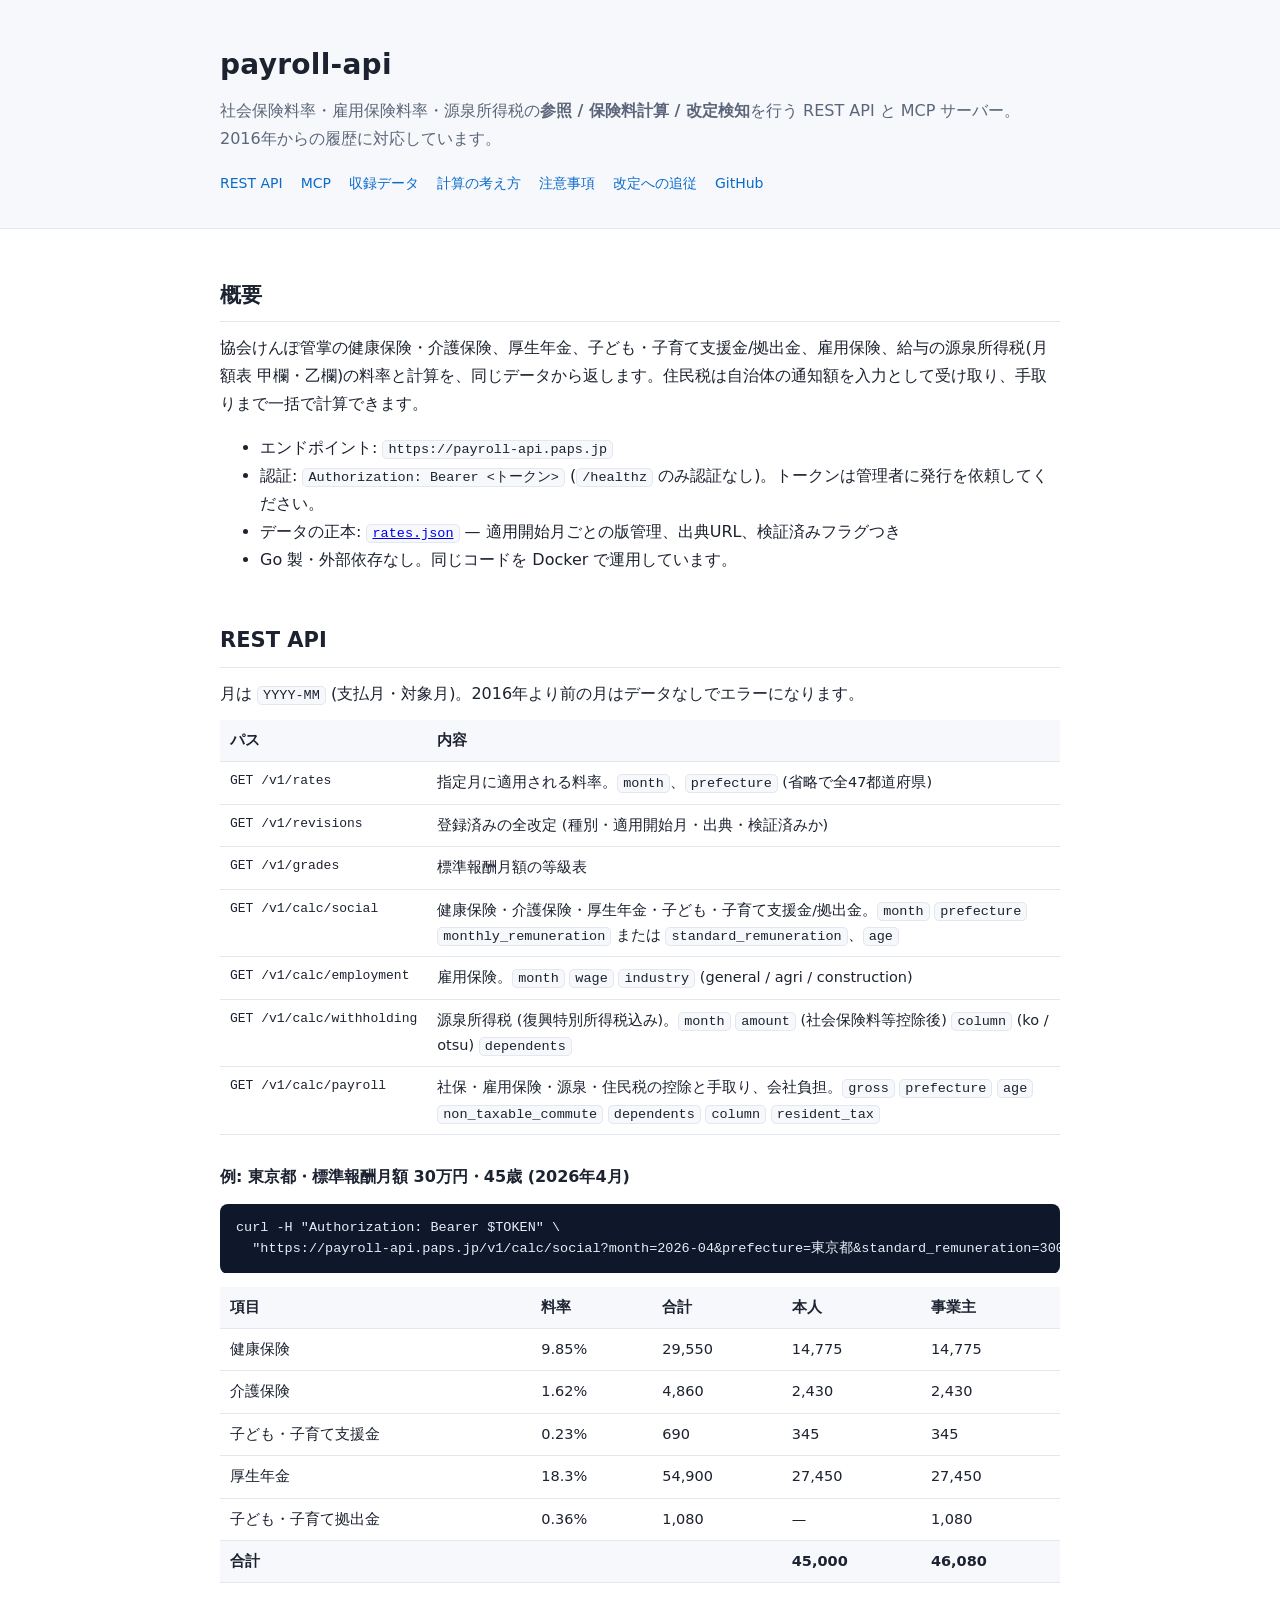
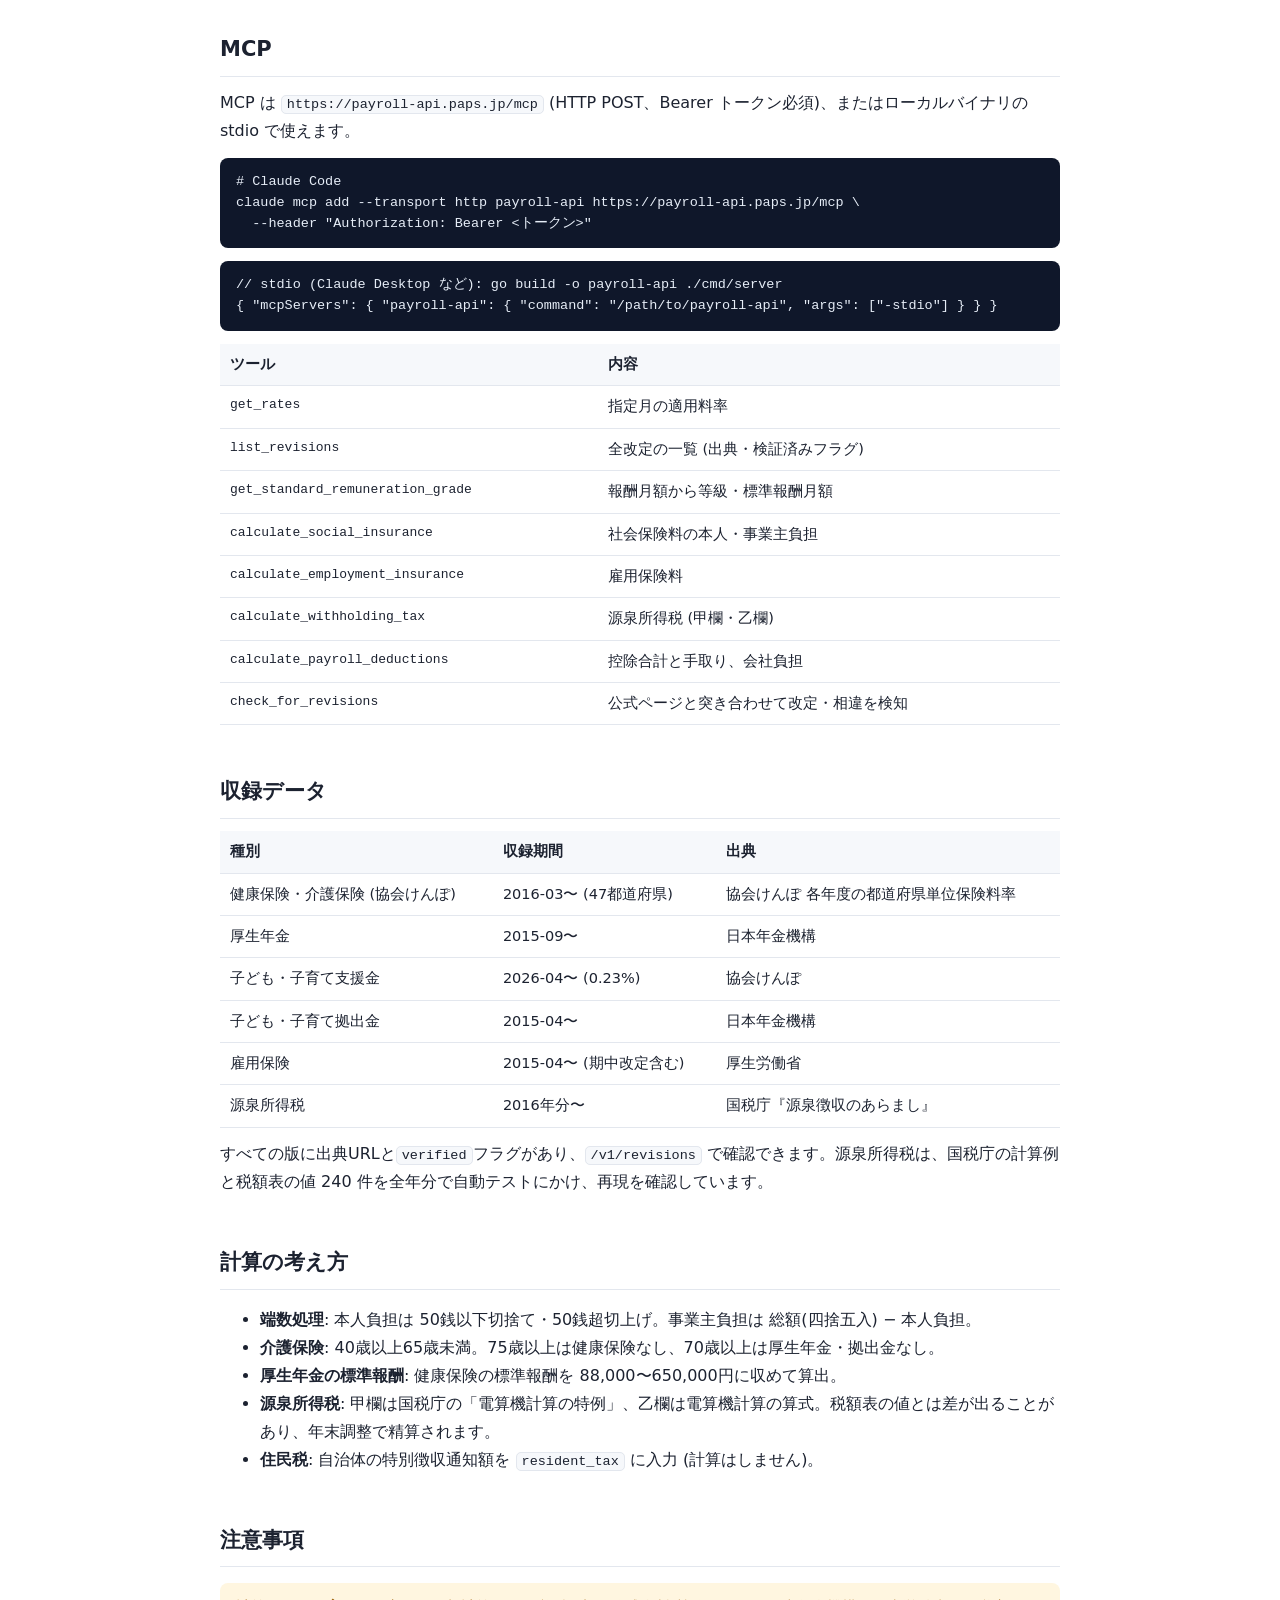
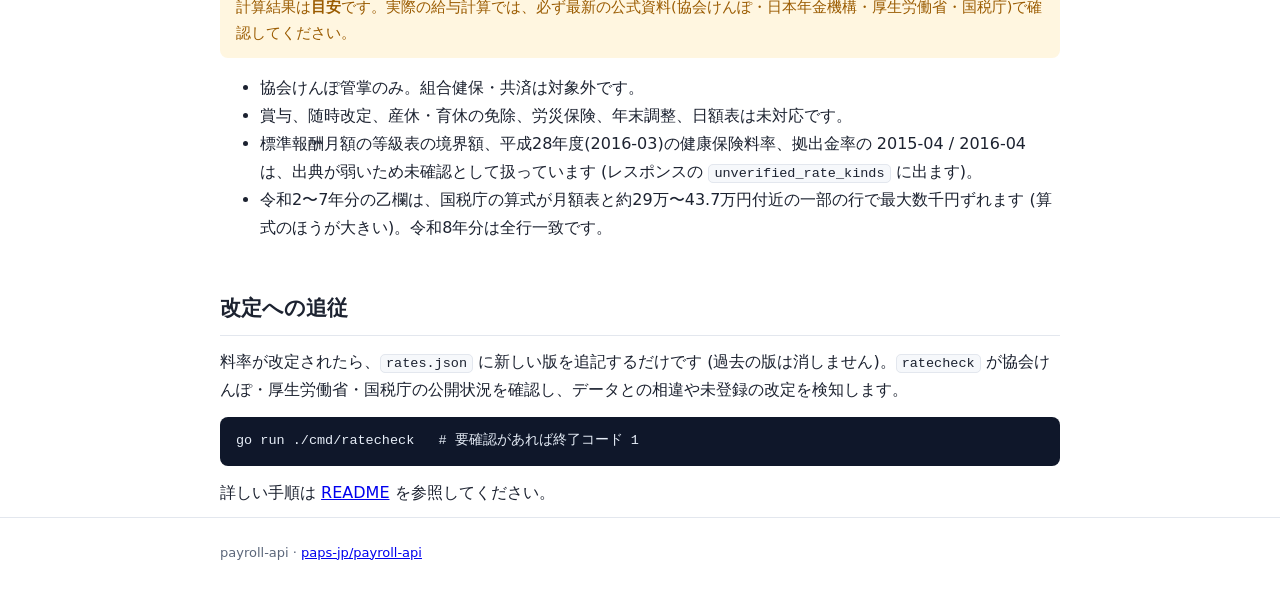
==== docs/index.html @ 43650dea "Initial commit: payroll-api (社会保険料率・雇用保険料率・源泉所得税 API / MCP) - REST API + MCP (stdio / HTTP)、標準ライブラリの" ====
<!DOCTYPE html>
<html lang="ja">
<head>
<meta charset="utf-8">
<meta name="viewport" content="width=device-width, initial-scale=1">
<title>payroll-api — 社会保険・雇用保険・源泉所得税の料率 API / MCP</title>
<meta name="description" content="社会保険料率・雇用保険料率・源泉所得税の参照と計算、改定検知を提供する REST API と MCP サーバー。2016年からの履歴に対応。">
<style>
:root{--bg:#fff;--fg:#1c2230;--mut:#5b667a;--line:#e3e7ee;--acc:#0b6bcb;--card:#f6f8fb;--code:#0f172a;--codefg:#e6edf7;--warn:#9a5b00;--warnbg:#fff6e0}
@media (prefers-color-scheme:dark){:root{--bg:#10141c;--fg:#e6eaf2;--mut:#9aa6bb;--line:#273044;--acc:#6db1ff;--card:#171d29;--code:#0a0e15;--codefg:#dbe5f5;--warn:#f1c27a;--warnbg:#2a2111}}
*{box-sizing:border-box}
body{margin:0;background:var(--bg);color:var(--fg);font:16px/1.75 system-ui,-apple-system,"Hiragino Sans","Yu Gothic UI","Noto Sans JP",sans-serif}
header{border-bottom:1px solid var(--line);background:var(--card)}
.wrap{max-width:880px;margin:0 auto;padding:0 20px}
header .wrap{padding-top:40px;padding-bottom:32px}
h1{margin:0 0 8px;font-size:28px;letter-spacing:.01em}
.lead{margin:0;color:var(--mut)}
nav{display:flex;flex-wrap:wrap;gap:6px 18px;margin-top:18px;font-size:14px}
nav a{color:var(--acc);text-decoration:none}
nav a:hover{text-decoration:underline}
main{padding-bottom:64px}
h2{margin:48px 0 12px;font-size:21px;padding-bottom:8px;border-bottom:1px solid var(--line)}
h3{margin:28px 0 8px;font-size:16px}
p{margin:10px 0}
code{font:13.5px/1.5 ui-monospace,SFMono-Regular,Consolas,monospace;background:var(--card);border:1px solid var(--line);border-radius:5px;padding:1px 5px}
pre{background:var(--code);color:var(--codefg);border-radius:8px;padding:14px 16px;overflow:auto;font:13px/1.6 ui-monospace,SFMono-Regular,Consolas,monospace}
pre code{background:none;border:0;padding:0;color:inherit}
table{width:100%;border-collapse:collapse;margin:12px 0;font-size:14.5px}
th,td{border-bottom:1px solid var(--line);padding:8px 10px;text-align:left;vertical-align:top}
th{background:var(--card);font-weight:600}
td.p{font-family:ui-monospace,Consolas,monospace;font-size:13px;white-space:nowrap}
.note{background:var(--warnbg);color:var(--warn);border-radius:8px;padding:12px 16px;margin:16px 0;font-size:14.5px}
.badge{display:inline-block;font-size:12px;border:1px solid var(--line);border-radius:999px;padding:0 8px;color:var(--mut);margin-left:6px}
footer{border-top:1px solid var(--line);color:var(--mut);font-size:13px;padding:24px 0}
</style>
</head>
<body>
<header>
<div class="wrap">
<h1>payroll-api</h1>
<p class="lead">社会保険料率・雇用保険料率・源泉所得税の<strong>参照 / 保険料計算 / 改定検知</strong>を行う REST API と MCP サーバー。2016年からの履歴に対応しています。</p>
<nav>
<a href="#api">REST API</a><a href="#mcp">MCP</a><a href="#data">収録データ</a><a href="#calc">計算の考え方</a><a href="#caveat">注意事項</a><a href="#update">改定への追従</a>
<a href="https://github.com/paps-jp/payroll-api">GitHub</a>
</nav>
</div>
</header>

<main class="wrap">

<h2 id="about">概要</h2>
<p>協会けんぽ管掌の健康保険・介護保険、厚生年金、子ども・子育て支援金/拠出金、雇用保険、給与の源泉所得税(月額表 甲欄・乙欄)の料率と計算を、同じデータから返します。住民税は自治体の通知額を入力として受け取り、手取りまで一括で計算できます。</p>
<ul>
<li>エンドポイント: <code>https://payroll-api.paps.jp</code></li>
<li>認証: <code>Authorization: Bearer &lt;トークン&gt;</code> (<code>/healthz</code> のみ認証なし)。トークンは管理者に発行を依頼してください。</li>
<li>データの正本: <a href="https://github.com/paps-jp/payroll-api/blob/main/internal/rates/rates.json"><code>rates.json</code></a> — 適用開始月ごとの版管理、出典URL、検証済みフラグつき</li>
<li>Go 製・外部依存なし。同じコードを Docker で運用しています。</li>
</ul>

<h2 id="api">REST API</h2>
<p>月は <code>YYYY-MM</code> (支払月・対象月)。2016年より前の月はデータなしでエラーになります。</p>
<table>
<tr><th>パス</th><th>内容</th></tr>
<tr><td class="p">GET /v1/rates</td><td>指定月に適用される料率。<code>month</code>、<code>prefecture</code> (省略で全47都道府県)</td></tr>
<tr><td class="p">GET /v1/revisions</td><td>登録済みの全改定 (種別・適用開始月・出典・検証済みか)</td></tr>
<tr><td class="p">GET /v1/grades</td><td>標準報酬月額の等級表</td></tr>
<tr><td class="p">GET /v1/calc/social</td><td>健康保険・介護保険・厚生年金・子ども・子育て支援金/拠出金。<code>month</code> <code>prefecture</code> <code>monthly_remuneration</code> または <code>standard_remuneration</code>、<code>age</code></td></tr>
<tr><td class="p">GET /v1/calc/employment</td><td>雇用保険。<code>month</code> <code>wage</code> <code>industry</code> (general / agri / construction)</td></tr>
<tr><td class="p">GET /v1/calc/withholding</td><td>源泉所得税 (復興特別所得税込み)。<code>month</code> <code>amount</code> (社会保険料等控除後) <code>column</code> (ko / otsu) <code>dependents</code></td></tr>
<tr><td class="p">GET /v1/calc/payroll</td><td>社保・雇用保険・源泉・住民税の控除と手取り、会社負担。<code>gross</code> <code>prefecture</code> <code>age</code> <code>non_taxable_commute</code> <code>dependents</code> <code>column</code> <code>resident_tax</code></td></tr>
</table>

<h3>例: 東京都・標準報酬月額 30万円・45歳 (2026年4月)</h3>
<pre><code>curl -H "Authorization: Bearer $TOKEN" \
  "https://payroll-api.paps.jp/v1/calc/social?month=2026-04&amp;prefecture=東京都&amp;standard_remuneration=300000&amp;age=45"</code></pre>
<table>
<tr><th>項目</th><th>料率</th><th>合計</th><th>本人</th><th>事業主</th></tr>
<tr><td>健康保険</td><td>9.85%</td><td>29,550</td><td>14,775</td><td>14,775</td></tr>
<tr><td>介護保険</td><td>1.62%</td><td>4,860</td><td>2,430</td><td>2,430</td></tr>
<tr><td>子ども・子育て支援金</td><td>0.23%</td><td>690</td><td>345</td><td>345</td></tr>
<tr><td>厚生年金</td><td>18.3%</td><td>54,900</td><td>27,450</td><td>27,450</td></tr>
<tr><td>子ども・子育て拠出金</td><td>0.36%</td><td>1,080</td><td>—</td><td>1,080</td></tr>
<tr><th colspan="3">合計</th><th>45,000</th><th>46,080</th></tr>
</table>

<h2 id="mcp">MCP</h2>
<p>MCP は <code>https://payroll-api.paps.jp/mcp</code> (HTTP POST、Bearer トークン必須)、またはローカルバイナリの stdio で使えます。</p>
<pre><code># Claude Code
claude mcp add --transport http payroll-api https://payroll-api.paps.jp/mcp \
  --header "Authorization: Bearer &lt;トークン&gt;"</code></pre>
<pre><code>// stdio (Claude Desktop など): go build -o payroll-api ./cmd/server
{ "mcpServers": { "payroll-api": { "command": "/path/to/payroll-api", "args": ["-stdio"] } } }</code></pre>
<table>
<tr><th>ツール</th><th>内容</th></tr>
<tr><td class="p">get_rates</td><td>指定月の適用料率</td></tr>
<tr><td class="p">list_revisions</td><td>全改定の一覧 (出典・検証済みフラグ)</td></tr>
<tr><td class="p">get_standard_remuneration_grade</td><td>報酬月額から等級・標準報酬月額</td></tr>
<tr><td class="p">calculate_social_insurance</td><td>社会保険料の本人・事業主負担</td></tr>
<tr><td class="p">calculate_employment_insurance</td><td>雇用保険料</td></tr>
<tr><td class="p">calculate_withholding_tax</td><td>源泉所得税 (甲欄・乙欄)</td></tr>
<tr><td class="p">calculate_payroll_deductions</td><td>控除合計と手取り、会社負担</td></tr>
<tr><td class="p">check_for_revisions</td><td>公式ページと突き合わせて改定・相違を検知</td></tr>
</table>

<h2 id="data">収録データ</h2>
<table>
<tr><th>種別</th><th>収録期間</th><th>出典</th></tr>
<tr><td>健康保険・介護保険 (協会けんぽ)</td><td>2016-03〜 (47都道府県)</td><td>協会けんぽ 各年度の都道府県単位保険料率</td></tr>
<tr><td>厚生年金</td><td>2015-09〜</td><td>日本年金機構</td></tr>
<tr><td>子ども・子育て支援金</td><td>2026-04〜 (0.23%)</td><td>協会けんぽ</td></tr>
<tr><td>子ども・子育て拠出金</td><td>2015-04〜</td><td>日本年金機構</td></tr>
<tr><td>雇用保険</td><td>2015-04〜 (期中改定含む)</td><td>厚生労働省</td></tr>
<tr><td>源泉所得税</td><td>2016年分〜</td><td>国税庁『源泉徴収のあらまし』</td></tr>
</table>
<p>すべての版に出典URLと<code>verified</code>フラグがあり、<code>/v1/revisions</code> で確認できます。源泉所得税は、国税庁の計算例と税額表の値 240 件を全年分で自動テストにかけ、再現を確認しています。</p>

<h2 id="calc">計算の考え方</h2>
<ul>
<li><strong>端数処理</strong>: 本人負担は 50銭以下切捨て・50銭超切上げ。事業主負担は 総額(四捨五入) − 本人負担。</li>
<li><strong>介護保険</strong>: 40歳以上65歳未満。75歳以上は健康保険なし、70歳以上は厚生年金・拠出金なし。</li>
<li><strong>厚生年金の標準報酬</strong>: 健康保険の標準報酬を 88,000〜650,000円に収めて算出。</li>
<li><strong>源泉所得税</strong>: 甲欄は国税庁の「電算機計算の特例」、乙欄は電算機計算の算式。税額表の値とは差が出ることがあり、年末調整で精算されます。</li>
<li><strong>住民税</strong>: 自治体の特別徴収通知額を <code>resident_tax</code> に入力 (計算はしません)。</li>
</ul>

<h2 id="caveat">注意事項</h2>
<div class="note">
計算結果は<strong>目安</strong>です。実際の給与計算では、必ず最新の公式資料(協会けんぽ・日本年金機構・厚生労働省・国税庁)で確認してください。
</div>
<ul>
<li>協会けんぽ管掌のみ。組合健保・共済は対象外です。</li>
<li>賞与、随時改定、産休・育休の免除、労災保険、年末調整、日額表は未対応です。</li>
<li>標準報酬月額の等級表の境界額、平成28年度(2016-03)の健康保険料率、拠出金率の 2015-04 / 2016-04 は、出典が弱いため未確認として扱っています (レスポンスの <code>unverified_rate_kinds</code> に出ます)。</li>
<li>令和2〜7年分の乙欄は、国税庁の算式が月額表と約29万〜43.7万円付近の一部の行で最大数千円ずれます (算式のほうが大きい)。令和8年分は全行一致です。</li>
</ul>

<h2 id="update">改定への追従</h2>
<p>料率が改定されたら、<code>rates.json</code> に新しい版を追記するだけです (過去の版は消しません)。<code>ratecheck</code> が協会けんぽ・厚生労働省・国税庁の公開状況を確認し、データとの相違や未登録の改定を検知します。</p>
<pre><code>go run ./cmd/ratecheck   # 要確認があれば終了コード 1</code></pre>
<p>詳しい手順は <a href="https://github.com/paps-jp/payroll-api#readme">README</a> を参照してください。</p>

</main>
<footer><div class="wrap">payroll-api · <a href="https://github.com/paps-jp/payroll-api">paps-jp/payroll-api</a></div></footer>
</body>
</html>
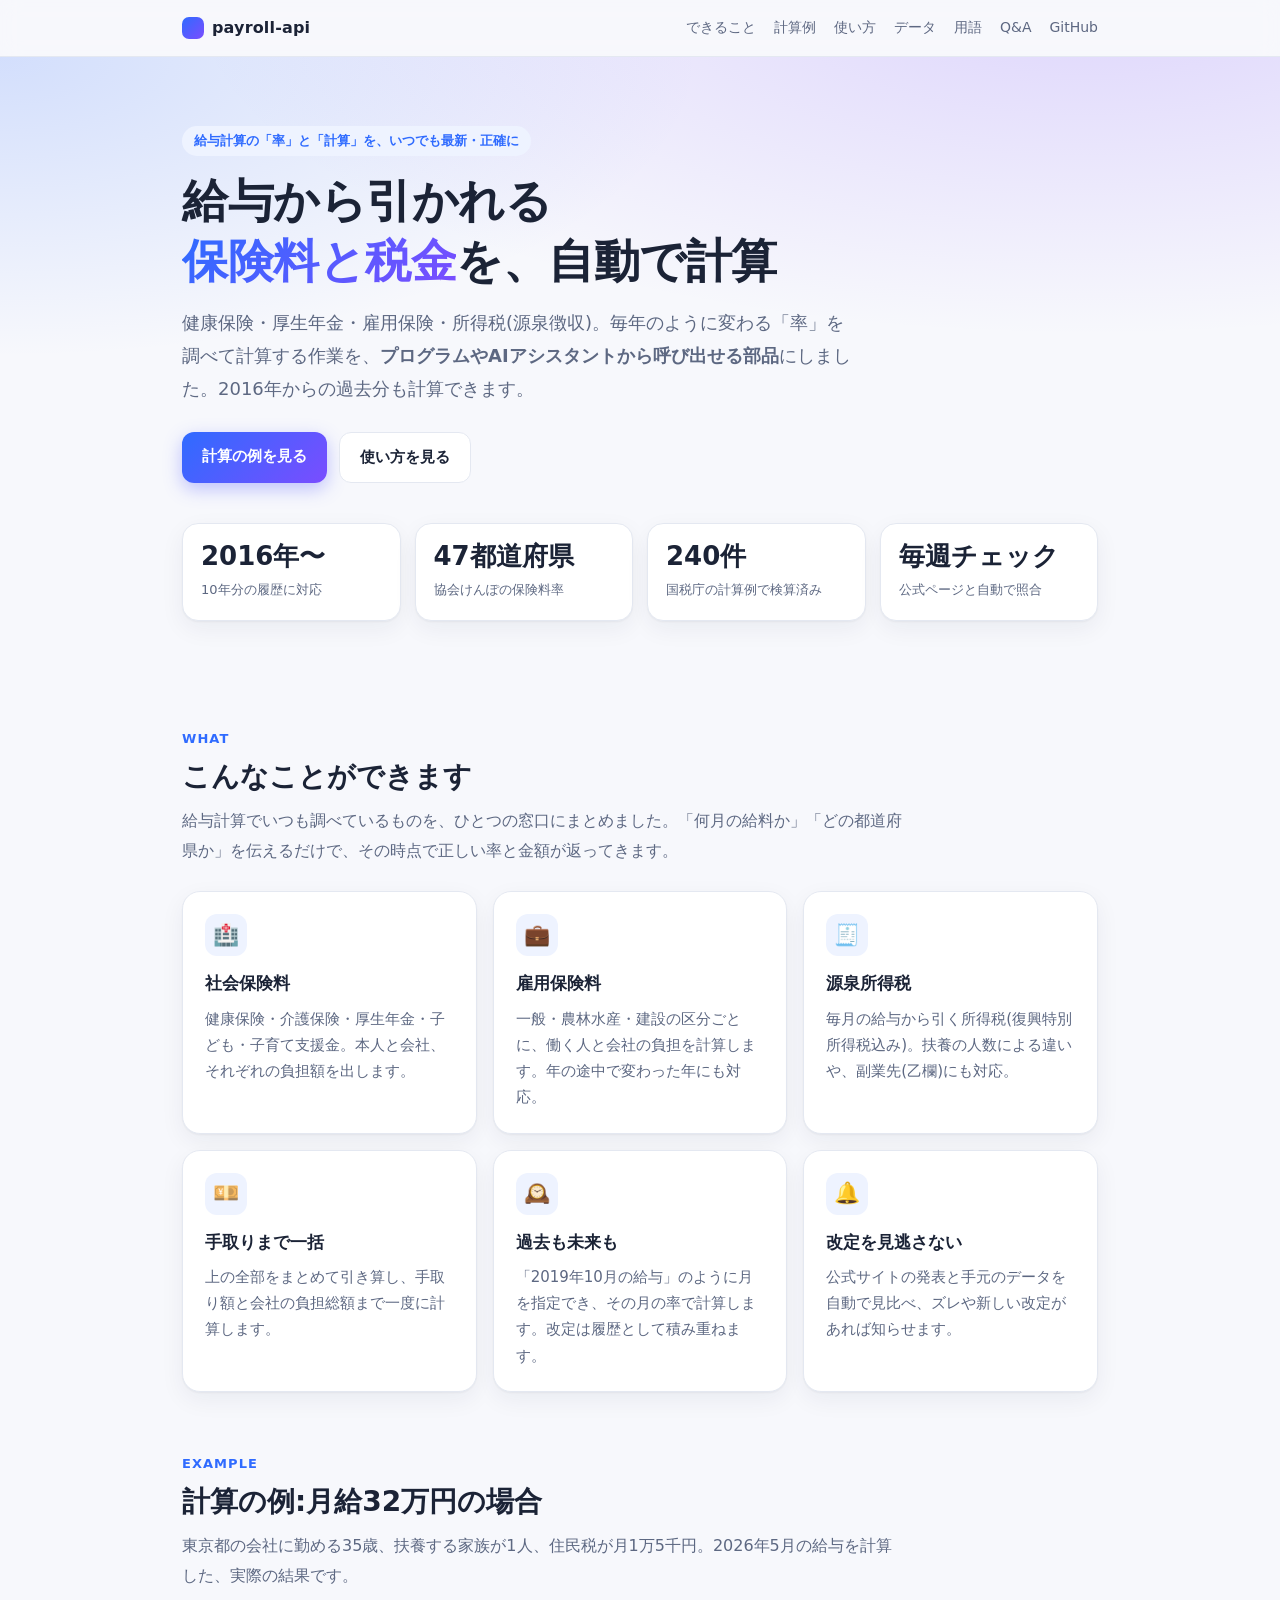
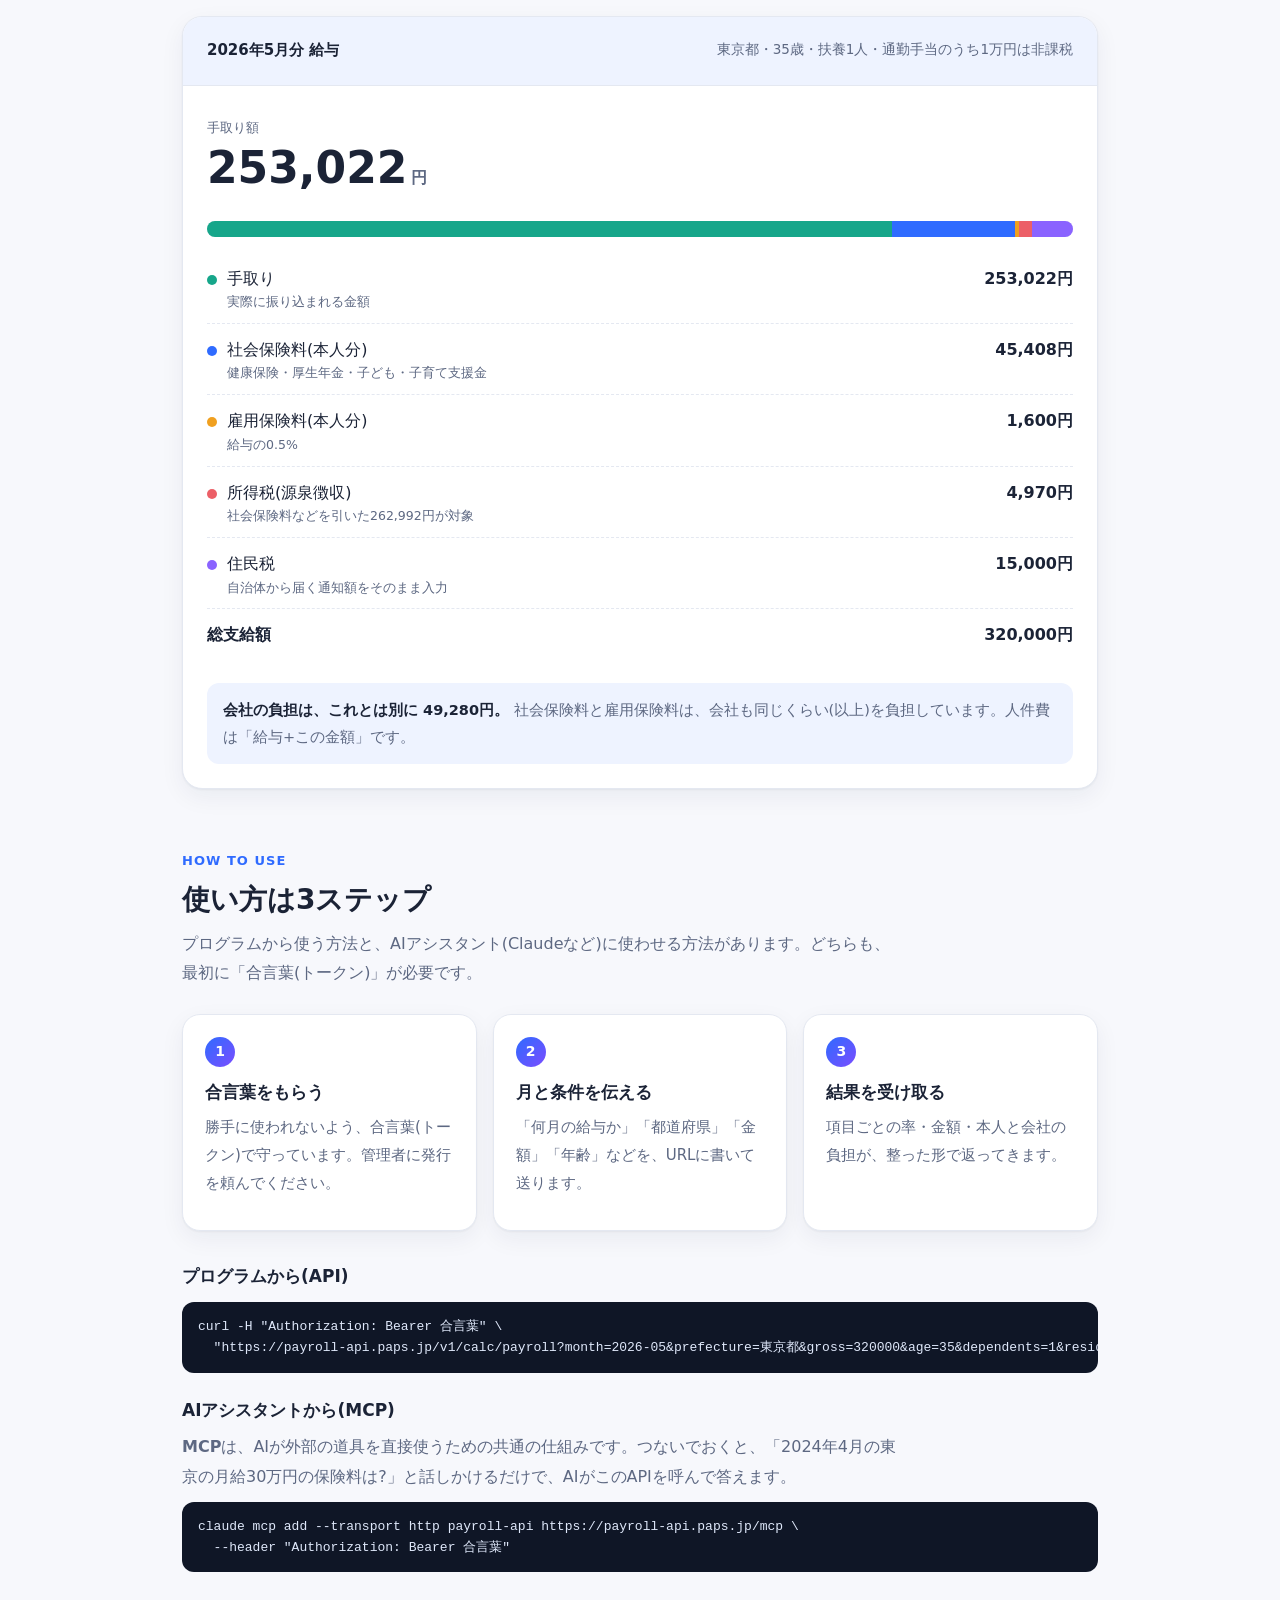
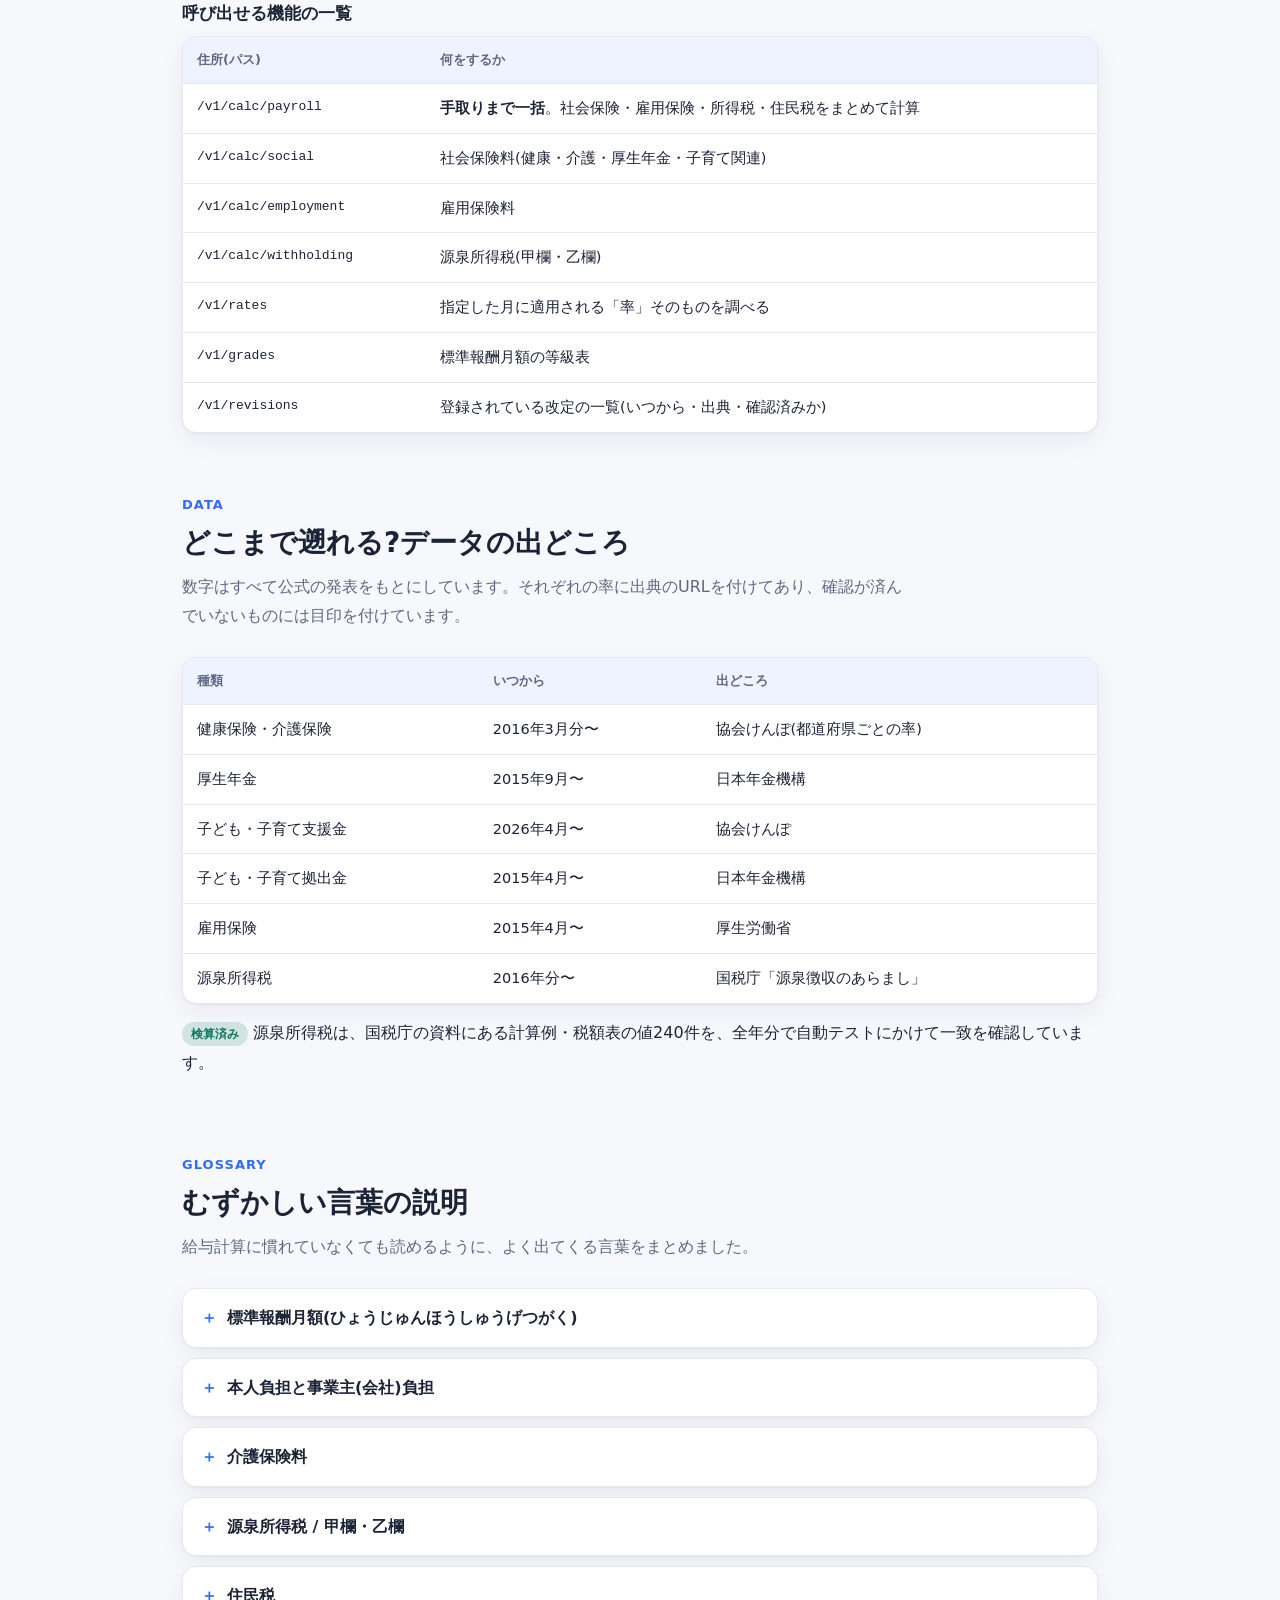
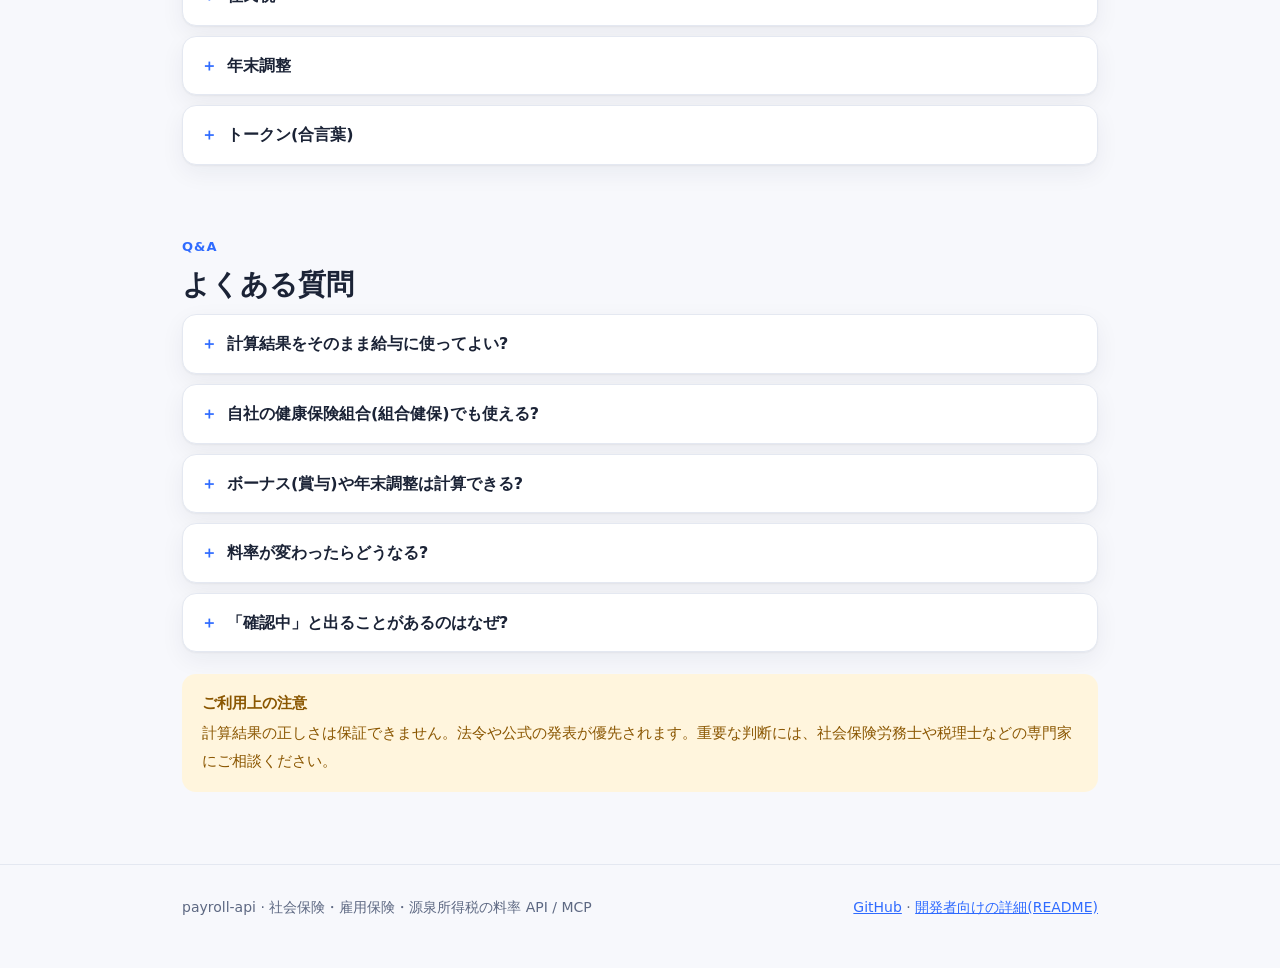
==== commit 188a713d: "Redesign GitHub Pages for non-technical readers - Plain-language hero, feature cards, real pay-stub " ====
--- a/docs/index.html
+++ b/docs/index.html
@@ -3,143 +3,261 @@
 <head>
 <meta charset="utf-8">
 <meta name="viewport" content="width=device-width, initial-scale=1">
-<title>payroll-api — 社会保険・雇用保険・源泉所得税の料率 API / MCP</title>
-<meta name="description" content="社会保険料率・雇用保険料率・源泉所得税の参照と計算、改定検知を提供する REST API と MCP サーバー。2016年からの履歴に対応。">
+<title>payroll-api — 給与の保険料・税金を、正しい率で自動計算</title>
+<meta name="description" content="社会保険料・雇用保険料・源泉所得税の「率」と「計算」を、プログラムやAIから呼び出せるAPI。2016年からの履歴に対応。">
 <style>
-:root{--bg:#fff;--fg:#1c2230;--mut:#5b667a;--line:#e3e7ee;--acc:#0b6bcb;--card:#f6f8fb;--code:#0f172a;--codefg:#e6edf7;--warn:#9a5b00;--warnbg:#fff6e0}
-@media (prefers-color-scheme:dark){:root{--bg:#10141c;--fg:#e6eaf2;--mut:#9aa6bb;--line:#273044;--acc:#6db1ff;--card:#171d29;--code:#0a0e15;--codefg:#dbe5f5;--warn:#f1c27a;--warnbg:#2a2111}}
+:root{
+  --bg:#f7f8fc;--surface:#fff;--fg:#1b2336;--mut:#5d6882;--line:#e4e8f1;
+  --brand:#2f6bff;--brand2:#7a4dff;--soft:#eef3ff;
+  --c1:#2f6bff;--c2:#16a68a;--c3:#f0a020;--c4:#ec5f67;--c5:#8a63ff;
+  --code:#0f1626;--codefg:#dfe8fa;--warnbg:#fff5dd;--warn:#8a5600;--ok:#0f7a5f;
+  --shadow:0 1px 2px rgba(20,30,60,.05),0 8px 24px rgba(20,30,60,.06);
+}
+@media (prefers-color-scheme:dark){:root{
+  --bg:#0d1119;--surface:#151b28;--fg:#e8ecf5;--mut:#9aa6bf;--line:#252d40;
+  --soft:#18223a;--code:#090d14;--codefg:#dfe8fa;--warnbg:#2b2213;--warn:#f0c37a;--ok:#4cd1ad;
+  --shadow:0 1px 2px rgba(0,0,0,.4),0 8px 24px rgba(0,0,0,.3);
+}}
 *{box-sizing:border-box}
-body{margin:0;background:var(--bg);color:var(--fg);font:16px/1.75 system-ui,-apple-system,"Hiragino Sans","Yu Gothic UI","Noto Sans JP",sans-serif}
-header{border-bottom:1px solid var(--line);background:var(--card)}
-.wrap{max-width:880px;margin:0 auto;padding:0 20px}
-header .wrap{padding-top:40px;padding-bottom:32px}
-h1{margin:0 0 8px;font-size:28px;letter-spacing:.01em}
-.lead{margin:0;color:var(--mut)}
-nav{display:flex;flex-wrap:wrap;gap:6px 18px;margin-top:18px;font-size:14px}
-nav a{color:var(--acc);text-decoration:none}
-nav a:hover{text-decoration:underline}
-main{padding-bottom:64px}
-h2{margin:48px 0 12px;font-size:21px;padding-bottom:8px;border-bottom:1px solid var(--line)}
-h3{margin:28px 0 8px;font-size:16px}
-p{margin:10px 0}
-code{font:13.5px/1.5 ui-monospace,SFMono-Regular,Consolas,monospace;background:var(--card);border:1px solid var(--line);border-radius:5px;padding:1px 5px}
-pre{background:var(--code);color:var(--codefg);border-radius:8px;padding:14px 16px;overflow:auto;font:13px/1.6 ui-monospace,SFMono-Regular,Consolas,monospace}
-pre code{background:none;border:0;padding:0;color:inherit}
-table{width:100%;border-collapse:collapse;margin:12px 0;font-size:14.5px}
-th,td{border-bottom:1px solid var(--line);padding:8px 10px;text-align:left;vertical-align:top}
-th{background:var(--card);font-weight:600}
-td.p{font-family:ui-monospace,Consolas,monospace;font-size:13px;white-space:nowrap}
-.note{background:var(--warnbg);color:var(--warn);border-radius:8px;padding:12px 16px;margin:16px 0;font-size:14.5px}
-.badge{display:inline-block;font-size:12px;border:1px solid var(--line);border-radius:999px;padding:0 8px;color:var(--mut);margin-left:6px}
-footer{border-top:1px solid var(--line);color:var(--mut);font-size:13px;padding:24px 0}
+html{scroll-behavior:smooth;scroll-padding-top:72px}
+body{margin:0;background:var(--bg);color:var(--fg);font:16px/1.85 system-ui,-apple-system,"Hiragino Sans","Yu Gothic UI","Noto Sans JP",sans-serif;-webkit-font-smoothing:antialiased}
+a{color:var(--brand)}
+.wrap{max-width:960px;margin:0 auto;padding:0 22px}
+
+/* top bar */
+.bar{position:sticky;top:0;z-index:10;background:color-mix(in srgb,var(--bg) 88%,transparent);backdrop-filter:blur(10px);border-bottom:1px solid var(--line)}
+.bar .wrap{display:flex;align-items:center;gap:22px;height:56px}
+.logo{flex:none;white-space:nowrap;font-weight:800;letter-spacing:.01em;color:var(--fg);text-decoration:none;display:flex;align-items:center;gap:8px}
+.logo i{width:22px;height:22px;border-radius:7px;background:linear-gradient(135deg,var(--brand),var(--brand2));display:inline-block}
+.bar nav{display:flex;gap:18px;margin-left:auto;font-size:14px;overflow-x:auto;white-space:nowrap}
+.bar nav a{color:var(--mut);text-decoration:none}
+.bar nav a:hover{color:var(--fg)}
+
+/* hero */
+.hero{padding:68px 0 54px;background:radial-gradient(900px 340px at 85% -10%,color-mix(in srgb,var(--brand2) 20%,transparent),transparent),radial-gradient(700px 300px at 0% 0%,color-mix(in srgb,var(--brand) 18%,transparent),transparent)}
+.pill{display:inline-block;font-size:13px;font-weight:600;color:var(--brand);background:var(--soft);border-radius:999px;padding:3px 12px}
+h1{margin:16px 0 14px;font-size:clamp(30px,5.4vw,46px);line-height:1.3;letter-spacing:-.01em}
+h1 em{font-style:normal;background:linear-gradient(135deg,var(--brand),var(--brand2));-webkit-background-clip:text;background-clip:text;color:transparent}
+.lead{font-size:18px;color:var(--mut);max-width:680px;margin:0 0 26px}
+.cta{display:flex;flex-wrap:wrap;gap:12px}
+.btn{display:inline-block;padding:11px 20px;border-radius:12px;font-weight:700;font-size:15px;text-decoration:none;border:1px solid var(--line);background:var(--surface);color:var(--fg)}
+.btn.p{background:linear-gradient(135deg,var(--brand),var(--brand2));color:#fff;border:0;box-shadow:0 6px 18px rgba(80,90,255,.35)}
+.stats{display:grid;grid-template-columns:repeat(auto-fit,minmax(min(150px,100%),1fr));gap:14px;margin-top:40px}
+.stat{background:var(--surface);border:1px solid var(--line);border-radius:16px;padding:16px 18px;box-shadow:var(--shadow)}
+.stat b{display:block;font-size:26px;line-height:1.3}
+.stat span{font-size:13px;color:var(--mut)}
+
+/* sections */
+section{padding:52px 0 8px}
+.eyebrow{font-size:13px;font-weight:700;color:var(--brand);letter-spacing:.08em}
+h2{margin:6px 0 10px;font-size:28px;line-height:1.4}
+.sub{color:var(--mut);margin:0 0 26px;max-width:720px}
+h3{margin:0 0 6px;font-size:17px}
+.grid{display:grid;grid-template-columns:repeat(auto-fit,minmax(min(260px,100%),1fr));gap:16px}
+.card{background:var(--surface);border:1px solid var(--line);border-radius:18px;padding:22px;box-shadow:var(--shadow)}
+.card p{margin:6px 0 0;color:var(--mut);font-size:15px;line-height:1.75}
+.ico{width:42px;height:42px;border-radius:12px;display:grid;place-items:center;font-size:21px;margin-bottom:12px;background:var(--soft)}
+
+/* paystub */
+.stub{background:var(--surface);border:1px solid var(--line);border-radius:20px;box-shadow:var(--shadow);overflow:hidden}
+.stub-h{padding:20px 24px;display:flex;flex-wrap:wrap;gap:6px 24px;justify-content:space-between;border-bottom:1px solid var(--line);background:var(--soft)}
+.stub-h b{font-size:15px}
+.stub-h span{font-size:13.5px;color:var(--mut)}
+.net{padding:26px 24px 8px}
+.net small{color:var(--mut)}
+.net .yen{font-size:44px;font-weight:800;line-height:1.2}
+.net .yen small{font-size:16px;font-weight:600;margin-left:4px}
+.stack{display:flex;height:16px;border-radius:999px;overflow:hidden;margin:18px 24px 6px;background:var(--line)}
+.stack i{display:block;height:100%}
+.rows{padding:10px 24px 22px}
+.row{display:flex;align-items:baseline;gap:10px;padding:11px 0;border-bottom:1px dashed var(--line)}
+.row:last-child{border-bottom:0}
+.dot{width:10px;height:10px;border-radius:50%;flex:none;transform:translateY(1px)}
+.row .n{flex:1}
+.row .n small{display:block;color:var(--mut);font-size:12.5px;line-height:1.5}
+.row .v{font-variant-numeric:tabular-nums;font-weight:700}
+.row.t{font-weight:800}
+.er{margin:0 24px 24px;padding:14px 16px;border-radius:12px;background:var(--soft);font-size:14.5px;color:var(--mut)}
+.er b{color:var(--fg)}
+
+/* steps */
+.steps{display:grid;grid-template-columns:repeat(auto-fit,minmax(min(250px,100%),1fr));gap:16px;counter-reset:s}
+.step{background:var(--surface);border:1px solid var(--line);border-radius:18px;padding:22px 22px 22px 22px;position:relative;box-shadow:var(--shadow)}
+.step:before{counter-increment:s;content:counter(s);display:grid;place-items:center;width:30px;height:30px;border-radius:50%;background:linear-gradient(135deg,var(--brand),var(--brand2));color:#fff;font-weight:800;font-size:14px;margin-bottom:10px}
+.step p{margin:4px 0 10px;color:var(--mut);font-size:15px}
+
+pre{background:var(--code);color:var(--codefg);border-radius:12px;padding:14px 16px;overflow:auto;font:13px/1.65 ui-monospace,SFMono-Regular,Consolas,monospace;margin:10px 0}
+code{font:13px ui-monospace,SFMono-Regular,Consolas,monospace;background:var(--soft);border-radius:6px;padding:1px 6px}
+pre code{background:none;padding:0}
+
+/* tables */
+.tw{overflow-x:auto;border:1px solid var(--line);border-radius:14px;background:var(--surface);box-shadow:var(--shadow)}
+table{width:100%;border-collapse:collapse;font-size:14.5px}
+th,td{padding:11px 14px;text-align:left;border-bottom:1px solid var(--line);vertical-align:top}
+tr:last-child td{border-bottom:0}
+th{background:var(--soft);font-size:13px;color:var(--mut)}
+td.k{font-family:ui-monospace,Consolas,monospace;font-size:13px;white-space:nowrap}
+.tag{display:inline-block;font-size:12px;font-weight:700;border-radius:999px;padding:1px 9px}
+.tag.ok{background:color-mix(in srgb,var(--ok) 16%,transparent);color:var(--ok)}
+.tag.warn{background:var(--warnbg);color:var(--warn)}
+
+/* glossary / faq */
+details{background:var(--surface);border:1px solid var(--line);border-radius:14px;padding:0 18px;margin:10px 0;box-shadow:var(--shadow)}
+summary{cursor:pointer;font-weight:700;padding:14px 0;list-style:none;display:flex;gap:10px;align-items:center}
+summary::-webkit-details-marker{display:none}
+summary:before{content:"＋";color:var(--brand);font-weight:800}
+details[open] summary:before{content:"－"}
+details p{margin:0 0 14px;color:var(--mut);font-size:15px}
+.note{background:var(--warnbg);color:var(--warn);border-radius:14px;padding:16px 20px;font-size:15px}
+.note b{display:block;margin-bottom:2px}
+footer{margin-top:64px;border-top:1px solid var(--line);padding:30px 0 48px;color:var(--mut);font-size:14px}
+footer .wrap{display:flex;flex-wrap:wrap;gap:8px 24px;justify-content:space-between}
+@media (max-width:560px){.hero{padding-top:44px}.net .yen{font-size:36px}h2{font-size:24px}.bar nav{gap:14px}}
 </style>
 </head>
 <body>
-<header>
-<div class="wrap">
-<h1>payroll-api</h1>
-<p class="lead">社会保険料率・雇用保険料率・源泉所得税の<strong>参照 / 保険料計算 / 改定検知</strong>を行う REST API と MCP サーバー。2016年からの履歴に対応しています。</p>
-<nav>
-<a href="#api">REST API</a><a href="#mcp">MCP</a><a href="#data">収録データ</a><a href="#calc">計算の考え方</a><a href="#caveat">注意事項</a><a href="#update">改定への追従</a>
-<a href="https://github.com/paps-jp/payroll-api">GitHub</a>
-</nav>
-</div>
-</header>
+
+<div class="bar"><div class="wrap">
+  <a class="logo" href="#top"><i></i>payroll-api</a>
+  <nav><a href="#what">できること</a><a href="#example">計算例</a><a href="#start">使い方</a><a href="#data">データ</a><a href="#words">用語</a><a href="#faq">Q&amp;A</a><a href="https://github.com/paps-jp/payroll-api">GitHub</a></nav>
+</div></div>
+
+<header class="hero" id="top"><div class="wrap">
+  <span class="pill">給与計算の「率」と「計算」を、いつでも最新・正確に</span>
+  <h1>給与から引かれる<br><em>保険料と税金</em>を、自動で計算</h1>
+  <p class="lead">健康保険・厚生年金・雇用保険・所得税(源泉徴収)。毎年のように変わる「率」を調べて計算する作業を、<b>プログラムやAIアシスタントから呼び出せる部品</b>にしました。2016年からの過去分も計算できます。</p>
+  <div class="cta">
+    <a class="btn p" href="#example">計算の例を見る</a>
+    <a class="btn" href="#start">使い方を見る</a>
+  </div>
+  <div class="stats">
+    <div class="stat"><b>2016年〜</b><span>10年分の履歴に対応</span></div>
+    <div class="stat"><b>47都道府県</b><span>協会けんぽの保険料率</span></div>
+    <div class="stat"><b>240件</b><span>国税庁の計算例で検算済み</span></div>
+    <div class="stat"><b>毎週チェック</b><span>公式ページと自動で照合</span></div>
+  </div>
+</div></header>
 
 <main class="wrap">
 
-<h2 id="about">概要</h2>
-<p>協会けんぽ管掌の健康保険・介護保険、厚生年金、子ども・子育て支援金/拠出金、雇用保険、給与の源泉所得税(月額表 甲欄・乙欄)の料率と計算を、同じデータから返します。住民税は自治体の通知額を入力として受け取り、手取りまで一括で計算できます。</p>
-<ul>
-<li>エンドポイント: <code>https://payroll-api.paps.jp</code></li>
-<li>認証: <code>Authorization: Bearer &lt;トークン&gt;</code> (<code>/healthz</code> のみ認証なし)。トークンは管理者に発行を依頼してください。</li>
-<li>データの正本: <a href="https://github.com/paps-jp/payroll-api/blob/main/internal/rates/rates.json"><code>rates.json</code></a> — 適用開始月ごとの版管理、出典URL、検証済みフラグつき</li>
-<li>Go 製・外部依存なし。同じコードを Docker で運用しています。</li>
-</ul>
-
-<h2 id="api">REST API</h2>
-<p>月は <code>YYYY-MM</code> (支払月・対象月)。2016年より前の月はデータなしでエラーになります。</p>
-<table>
-<tr><th>パス</th><th>内容</th></tr>
-<tr><td class="p">GET /v1/rates</td><td>指定月に適用される料率。<code>month</code>、<code>prefecture</code> (省略で全47都道府県)</td></tr>
-<tr><td class="p">GET /v1/revisions</td><td>登録済みの全改定 (種別・適用開始月・出典・検証済みか)</td></tr>
-<tr><td class="p">GET /v1/grades</td><td>標準報酬月額の等級表</td></tr>
-<tr><td class="p">GET /v1/calc/social</td><td>健康保険・介護保険・厚生年金・子ども・子育て支援金/拠出金。<code>month</code> <code>prefecture</code> <code>monthly_remuneration</code> または <code>standard_remuneration</code>、<code>age</code></td></tr>
-<tr><td class="p">GET /v1/calc/employment</td><td>雇用保険。<code>month</code> <code>wage</code> <code>industry</code> (general / agri / construction)</td></tr>
-<tr><td class="p">GET /v1/calc/withholding</td><td>源泉所得税 (復興特別所得税込み)。<code>month</code> <code>amount</code> (社会保険料等控除後) <code>column</code> (ko / otsu) <code>dependents</code></td></tr>
-<tr><td class="p">GET /v1/calc/payroll</td><td>社保・雇用保険・源泉・住民税の控除と手取り、会社負担。<code>gross</code> <code>prefecture</code> <code>age</code> <code>non_taxable_commute</code> <code>dependents</code> <code>column</code> <code>resident_tax</code></td></tr>
-</table>
-
-<h3>例: 東京都・標準報酬月額 30万円・45歳 (2026年4月)</h3>
-<pre><code>curl -H "Authorization: Bearer $TOKEN" \
-  "https://payroll-api.paps.jp/v1/calc/social?month=2026-04&amp;prefecture=東京都&amp;standard_remuneration=300000&amp;age=45"</code></pre>
-<table>
-<tr><th>項目</th><th>料率</th><th>合計</th><th>本人</th><th>事業主</th></tr>
-<tr><td>健康保険</td><td>9.85%</td><td>29,550</td><td>14,775</td><td>14,775</td></tr>
-<tr><td>介護保険</td><td>1.62%</td><td>4,860</td><td>2,430</td><td>2,430</td></tr>
-<tr><td>子ども・子育て支援金</td><td>0.23%</td><td>690</td><td>345</td><td>345</td></tr>
-<tr><td>厚生年金</td><td>18.3%</td><td>54,900</td><td>27,450</td><td>27,450</td></tr>
-<tr><td>子ども・子育て拠出金</td><td>0.36%</td><td>1,080</td><td>—</td><td>1,080</td></tr>
-<tr><th colspan="3">合計</th><th>45,000</th><th>46,080</th></tr>
-</table>
-
-<h2 id="mcp">MCP</h2>
-<p>MCP は <code>https://payroll-api.paps.jp/mcp</code> (HTTP POST、Bearer トークン必須)、またはローカルバイナリの stdio で使えます。</p>
-<pre><code># Claude Code
-claude mcp add --transport http payroll-api https://payroll-api.paps.jp/mcp \
-  --header "Authorization: Bearer &lt;トークン&gt;"</code></pre>
-<pre><code>// stdio (Claude Desktop など): go build -o payroll-api ./cmd/server
-{ "mcpServers": { "payroll-api": { "command": "/path/to/payroll-api", "args": ["-stdio"] } } }</code></pre>
-<table>
-<tr><th>ツール</th><th>内容</th></tr>
-<tr><td class="p">get_rates</td><td>指定月の適用料率</td></tr>
-<tr><td class="p">list_revisions</td><td>全改定の一覧 (出典・検証済みフラグ)</td></tr>
-<tr><td class="p">get_standard_remuneration_grade</td><td>報酬月額から等級・標準報酬月額</td></tr>
-<tr><td class="p">calculate_social_insurance</td><td>社会保険料の本人・事業主負担</td></tr>
-<tr><td class="p">calculate_employment_insurance</td><td>雇用保険料</td></tr>
-<tr><td class="p">calculate_withholding_tax</td><td>源泉所得税 (甲欄・乙欄)</td></tr>
-<tr><td class="p">calculate_payroll_deductions</td><td>控除合計と手取り、会社負担</td></tr>
-<tr><td class="p">check_for_revisions</td><td>公式ページと突き合わせて改定・相違を検知</td></tr>
-</table>
-
-<h2 id="data">収録データ</h2>
-<table>
-<tr><th>種別</th><th>収録期間</th><th>出典</th></tr>
-<tr><td>健康保険・介護保険 (協会けんぽ)</td><td>2016-03〜 (47都道府県)</td><td>協会けんぽ 各年度の都道府県単位保険料率</td></tr>
-<tr><td>厚生年金</td><td>2015-09〜</td><td>日本年金機構</td></tr>
-<tr><td>子ども・子育て支援金</td><td>2026-04〜 (0.23%)</td><td>協会けんぽ</td></tr>
-<tr><td>子ども・子育て拠出金</td><td>2015-04〜</td><td>日本年金機構</td></tr>
-<tr><td>雇用保険</td><td>2015-04〜 (期中改定含む)</td><td>厚生労働省</td></tr>
-<tr><td>源泉所得税</td><td>2016年分〜</td><td>国税庁『源泉徴収のあらまし』</td></tr>
-</table>
-<p>すべての版に出典URLと<code>verified</code>フラグがあり、<code>/v1/revisions</code> で確認できます。源泉所得税は、国税庁の計算例と税額表の値 240 件を全年分で自動テストにかけ、再現を確認しています。</p>
-
-<h2 id="calc">計算の考え方</h2>
-<ul>
-<li><strong>端数処理</strong>: 本人負担は 50銭以下切捨て・50銭超切上げ。事業主負担は 総額(四捨五入) − 本人負担。</li>
-<li><strong>介護保険</strong>: 40歳以上65歳未満。75歳以上は健康保険なし、70歳以上は厚生年金・拠出金なし。</li>
-<li><strong>厚生年金の標準報酬</strong>: 健康保険の標準報酬を 88,000〜650,000円に収めて算出。</li>
-<li><strong>源泉所得税</strong>: 甲欄は国税庁の「電算機計算の特例」、乙欄は電算機計算の算式。税額表の値とは差が出ることがあり、年末調整で精算されます。</li>
-<li><strong>住民税</strong>: 自治体の特別徴収通知額を <code>resident_tax</code> に入力 (計算はしません)。</li>
-</ul>
-
-<h2 id="caveat">注意事項</h2>
-<div class="note">
-計算結果は<strong>目安</strong>です。実際の給与計算では、必ず最新の公式資料(協会けんぽ・日本年金機構・厚生労働省・国税庁)で確認してください。
-</div>
-<ul>
-<li>協会けんぽ管掌のみ。組合健保・共済は対象外です。</li>
-<li>賞与、随時改定、産休・育休の免除、労災保険、年末調整、日額表は未対応です。</li>
-<li>標準報酬月額の等級表の境界額、平成28年度(2016-03)の健康保険料率、拠出金率の 2015-04 / 2016-04 は、出典が弱いため未確認として扱っています (レスポンスの <code>unverified_rate_kinds</code> に出ます)。</li>
-<li>令和2〜7年分の乙欄は、国税庁の算式が月額表と約29万〜43.7万円付近の一部の行で最大数千円ずれます (算式のほうが大きい)。令和8年分は全行一致です。</li>
-</ul>
-
-<h2 id="update">改定への追従</h2>
-<p>料率が改定されたら、<code>rates.json</code> に新しい版を追記するだけです (過去の版は消しません)。<code>ratecheck</code> が協会けんぽ・厚生労働省・国税庁の公開状況を確認し、データとの相違や未登録の改定を検知します。</p>
-<pre><code>go run ./cmd/ratecheck   # 要確認があれば終了コード 1</code></pre>
-<p>詳しい手順は <a href="https://github.com/paps-jp/payroll-api#readme">README</a> を参照してください。</p>
+<section id="what">
+  <div class="eyebrow">WHAT</div>
+  <h2>こんなことができます</h2>
+  <p class="sub">給与計算でいつも調べているものを、ひとつの窓口にまとめました。「何月の給料か」「どの都道府県か」を伝えるだけで、その時点で正しい率と金額が返ってきます。</p>
+  <div class="grid">
+    <div class="card"><div class="ico">🏥</div><h3>社会保険料</h3><p>健康保険・介護保険・厚生年金・子ども・子育て支援金。本人と会社、それぞれの負担額を出します。</p></div>
+    <div class="card"><div class="ico">💼</div><h3>雇用保険料</h3><p>一般・農林水産・建設の区分ごとに、働く人と会社の負担を計算します。年の途中で変わった年にも対応。</p></div>
+    <div class="card"><div class="ico">🧾</div><h3>源泉所得税</h3><p>毎月の給与から引く所得税(復興特別所得税込み)。扶養の人数による違いや、副業先(乙欄)にも対応。</p></div>
+    <div class="card"><div class="ico">💴</div><h3>手取りまで一括</h3><p>上の全部をまとめて引き算し、手取り額と会社の負担総額まで一度に計算します。</p></div>
+    <div class="card"><div class="ico">🕰️</div><h3>過去も未来も</h3><p>「2019年10月の給与」のように月を指定でき、その月の率で計算します。改定は履歴として積み重ねます。</p></div>
+    <div class="card"><div class="ico">🔔</div><h3>改定を見逃さない</h3><p>公式サイトの発表と手元のデータを自動で見比べ、ズレや新しい改定があれば知らせます。</p></div>
+  </div>
+</section>
+
+<section id="example">
+  <div class="eyebrow">EXAMPLE</div>
+  <h2>計算の例:月給32万円の場合</h2>
+  <p class="sub">東京都の会社に勤める35歳、扶養する家族が1人、住民税が月1万5千円。2026年5月の給与を計算した、実際の結果です。</p>
+  <div class="stub">
+    <div class="stub-h"><b>2026年5月分 給与</b><span>東京都・35歳・扶養1人・通勤手当のうち1万円は非課税</span></div>
+    <div class="net"><small>手取り額</small><div class="yen">253,022<small>円</small></div></div>
+    <div class="stack" role="img" aria-label="総支給額の内訳">
+      <i style="width:79.07%;background:var(--c2)" title="手取り"></i>
+      <i style="width:14.19%;background:var(--c1)" title="社会保険料"></i>
+      <i style="width:0.5%;background:var(--c3)" title="雇用保険料"></i>
+      <i style="width:1.55%;background:var(--c4)" title="所得税"></i>
+      <i style="width:4.69%;background:var(--c5)" title="住民税"></i>
+    </div>
+    <div class="rows">
+      <div class="row"><span class="dot" style="background:var(--c2)"></span><span class="n">手取り<small>実際に振り込まれる金額</small></span><span class="v">253,022円</span></div>
+      <div class="row"><span class="dot" style="background:var(--c1)"></span><span class="n">社会保険料(本人分)<small>健康保険・厚生年金・子ども・子育て支援金</small></span><span class="v">45,408円</span></div>
+      <div class="row"><span class="dot" style="background:var(--c3)"></span><span class="n">雇用保険料(本人分)<small>給与の0.5%</small></span><span class="v">1,600円</span></div>
+      <div class="row"><span class="dot" style="background:var(--c4)"></span><span class="n">所得税(源泉徴収)<small>社会保険料などを引いた262,992円が対象</small></span><span class="v">4,970円</span></div>
+      <div class="row"><span class="dot" style="background:var(--c5)"></span><span class="n">住民税<small>自治体から届く通知額をそのまま入力</small></span><span class="v">15,000円</span></div>
+      <div class="row t"><span class="n">総支給額</span><span class="v">320,000円</span></div>
+    </div>
+    <div class="er"><b>会社の負担は、これとは別に 49,280円。</b> 社会保険料と雇用保険料は、会社も同じくらい(以上)を負担しています。人件費は「給与+この金額」です。</div>
+  </div>
+</section>
+
+<section id="start">
+  <div class="eyebrow">HOW TO USE</div>
+  <h2>使い方は3ステップ</h2>
+  <p class="sub">プログラムから使う方法と、AIアシスタント(Claudeなど)に使わせる方法があります。どちらも、最初に「合言葉(トークン)」が必要です。</p>
+  <div class="steps">
+    <div class="step"><h3>合言葉をもらう</h3><p>勝手に使われないよう、合言葉(トークン)で守っています。管理者に発行を頼んでください。</p></div>
+    <div class="step"><h3>月と条件を伝える</h3><p>「何月の給与か」「都道府県」「金額」「年齢」などを、URLに書いて送ります。</p></div>
+    <div class="step"><h3>結果を受け取る</h3><p>項目ごとの率・金額・本人と会社の負担が、整った形で返ってきます。</p></div>
+  </div>
+
+  <h3 style="margin-top:30px">プログラムから(API)</h3>
+  <pre><code>curl -H "Authorization: Bearer 合言葉" \
+  "https://payroll-api.paps.jp/v1/calc/payroll?month=2026-05&amp;prefecture=東京都&amp;gross=320000&amp;age=35&amp;dependents=1&amp;resident_tax=15000"</code></pre>
+
+  <h3 style="margin-top:22px">AIアシスタントから(MCP)</h3>
+  <p class="sub" style="margin-bottom:6px"><b>MCP</b>は、AIが外部の道具を直接使うための共通の仕組みです。つないでおくと、「2024年4月の東京の月給30万円の保険料は?」と話しかけるだけで、AIがこのAPIを呼んで答えます。</p>
+  <pre><code>claude mcp add --transport http payroll-api https://payroll-api.paps.jp/mcp \
+  --header "Authorization: Bearer 合言葉"</code></pre>
+
+  <h3 style="margin-top:26px">呼び出せる機能の一覧</h3>
+  <div class="tw"><table>
+    <tr><th>住所(パス)</th><th>何をするか</th></tr>
+    <tr><td class="k">/v1/calc/payroll</td><td><b>手取りまで一括</b>。社会保険・雇用保険・所得税・住民税をまとめて計算</td></tr>
+    <tr><td class="k">/v1/calc/social</td><td>社会保険料(健康・介護・厚生年金・子育て関連)</td></tr>
+    <tr><td class="k">/v1/calc/employment</td><td>雇用保険料</td></tr>
+    <tr><td class="k">/v1/calc/withholding</td><td>源泉所得税(甲欄・乙欄)</td></tr>
+    <tr><td class="k">/v1/rates</td><td>指定した月に適用される「率」そのものを調べる</td></tr>
+    <tr><td class="k">/v1/grades</td><td>標準報酬月額の等級表</td></tr>
+    <tr><td class="k">/v1/revisions</td><td>登録されている改定の一覧(いつから・出典・確認済みか)</td></tr>
+  </table></div>
+</section>
+
+<section id="data">
+  <div class="eyebrow">DATA</div>
+  <h2>どこまで遡れる?データの出どころ</h2>
+  <p class="sub">数字はすべて公式の発表をもとにしています。それぞれの率に出典のURLを付けてあり、確認が済んでいないものには目印を付けています。</p>
+  <div class="tw"><table>
+    <tr><th>種類</th><th>いつから</th><th>出どころ</th></tr>
+    <tr><td>健康保険・介護保険</td><td>2016年3月分〜</td><td>協会けんぽ(都道府県ごとの率)</td></tr>
+    <tr><td>厚生年金</td><td>2015年9月〜</td><td>日本年金機構</td></tr>
+    <tr><td>子ども・子育て支援金</td><td>2026年4月〜</td><td>協会けんぽ</td></tr>
+    <tr><td>子ども・子育て拠出金</td><td>2015年4月〜</td><td>日本年金機構</td></tr>
+    <tr><td>雇用保険</td><td>2015年4月〜</td><td>厚生労働省</td></tr>
+    <tr><td>源泉所得税</td><td>2016年分〜</td><td>国税庁「源泉徴収のあらまし」</td></tr>
+  </table></div>
+  <p style="margin-top:14px"><span class="tag ok">検算済み</span> 源泉所得税は、国税庁の資料にある計算例・税額表の値240件を、全年分で自動テストにかけて一致を確認しています。</p>
+</section>
+
+<section id="words">
+  <div class="eyebrow">GLOSSARY</div>
+  <h2>むずかしい言葉の説明</h2>
+  <p class="sub">給与計算に慣れていなくても読めるように、よく出てくる言葉をまとめました。</p>
+  <details><summary>標準報酬月額(ひょうじゅんほうしゅうげつがく)</summary><p>社会保険料を決めるための「ざっくり月給」です。実際の月給を50段階ほどの区分(等級)に当てはめた金額で、保険料はこの金額に率をかけて出します。</p></details>
+  <details><summary>本人負担と事業主(会社)負担</summary><p>社会保険料は、働く人と会社が半分ずつ負担します(子ども・子育て拠出金だけは会社が全額)。給与から引かれるのは「本人負担」の分です。</p></details>
+  <details><summary>介護保険料</summary><p>40歳から64歳の人だけが払う保険料です。健康保険料に上乗せされます。</p></details>
+  <details><summary>源泉所得税 / 甲欄・乙欄</summary><p>毎月の給与から、会社が代わりに国へ納める所得税です。<b>甲欄</b>はメインの勤め先(扶養の届出を出している場合)、<b>乙欄</b>は副業先など届出がない場合の計算方法で、乙欄のほうが税率は高めです。</p></details>
+  <details><summary>住民税</summary><p>住んでいる自治体から会社に毎年通知が届き、毎月ほぼ同じ金額を給与から引きます。金額は自治体が決めるため、このAPIでは計算せず、通知の金額を入力してもらいます。</p></details>
+  <details><summary>年末調整</summary><p>1年間に引いた所得税を、年末にまとめて精算する手続きです。毎月の所得税が多少ずれても、ここで調整されます。</p></details>
+  <details><summary>トークン(合言葉)</summary><p>このAPIを使ってよい人かを確認するための、長い文字列です。パスワードと同じように、他人に見せないでください。</p></details>
+</section>
+
+<section id="faq">
+  <div class="eyebrow">Q&amp;A</div>
+  <h2>よくある質問</h2>
+  <details><summary>計算結果をそのまま給与に使ってよい?</summary><p>あくまで<b>目安</b>です。実際の給与計算では、最新の公式資料(協会けんぽ・日本年金機構・厚生労働省・国税庁)でも確認してください。</p></details>
+  <details><summary>自社の健康保険組合(組合健保)でも使える?</summary><p>いいえ。対象は「協会けんぽ」に加入している会社です。組合健保や共済は率が違うため、対象外です。</p></details>
+  <details><summary>ボーナス(賞与)や年末調整は計算できる?</summary><p>まだできません。毎月の給与に対応しています。そのほか、産休・育休中の免除、労災保険、日額表も未対応です。</p></details>
+  <details><summary>料率が変わったらどうなる?</summary><p>新しい率を「適用開始月つき」で追加するだけで、過去の月は昔の率のまま、新しい月は新しい率で計算されます。公式サイトとの照合は毎週自動で行い、改定を見つけたら知らせます。</p></details>
+  <details><summary>「確認中」と出ることがあるのはなぜ?</summary><p>出典がひとつしか見つからなかった値などに印を付けています。計算自体はできますが、気になる場合は公式資料でご確認ください。</p></details>
+
+  <div class="note" style="margin-top:22px"><b>ご利用上の注意</b>計算結果の正しさは保証できません。法令や公式の発表が優先されます。重要な判断には、社会保険労務士や税理士などの専門家にご相談ください。</div>
+</section>
 
 </main>
-<footer><div class="wrap">payroll-api · <a href="https://github.com/paps-jp/payroll-api">paps-jp/payroll-api</a></div></footer>
+
+<footer><div class="wrap">
+  <span>payroll-api · 社会保険・雇用保険・源泉所得税の料率 API / MCP</span>
+  <span><a href="https://github.com/paps-jp/payroll-api">GitHub</a> · <a href="https://github.com/paps-jp/payroll-api#readme">開発者向けの詳細(README)</a></span>
+</div></footer>
 </body>
 </html>
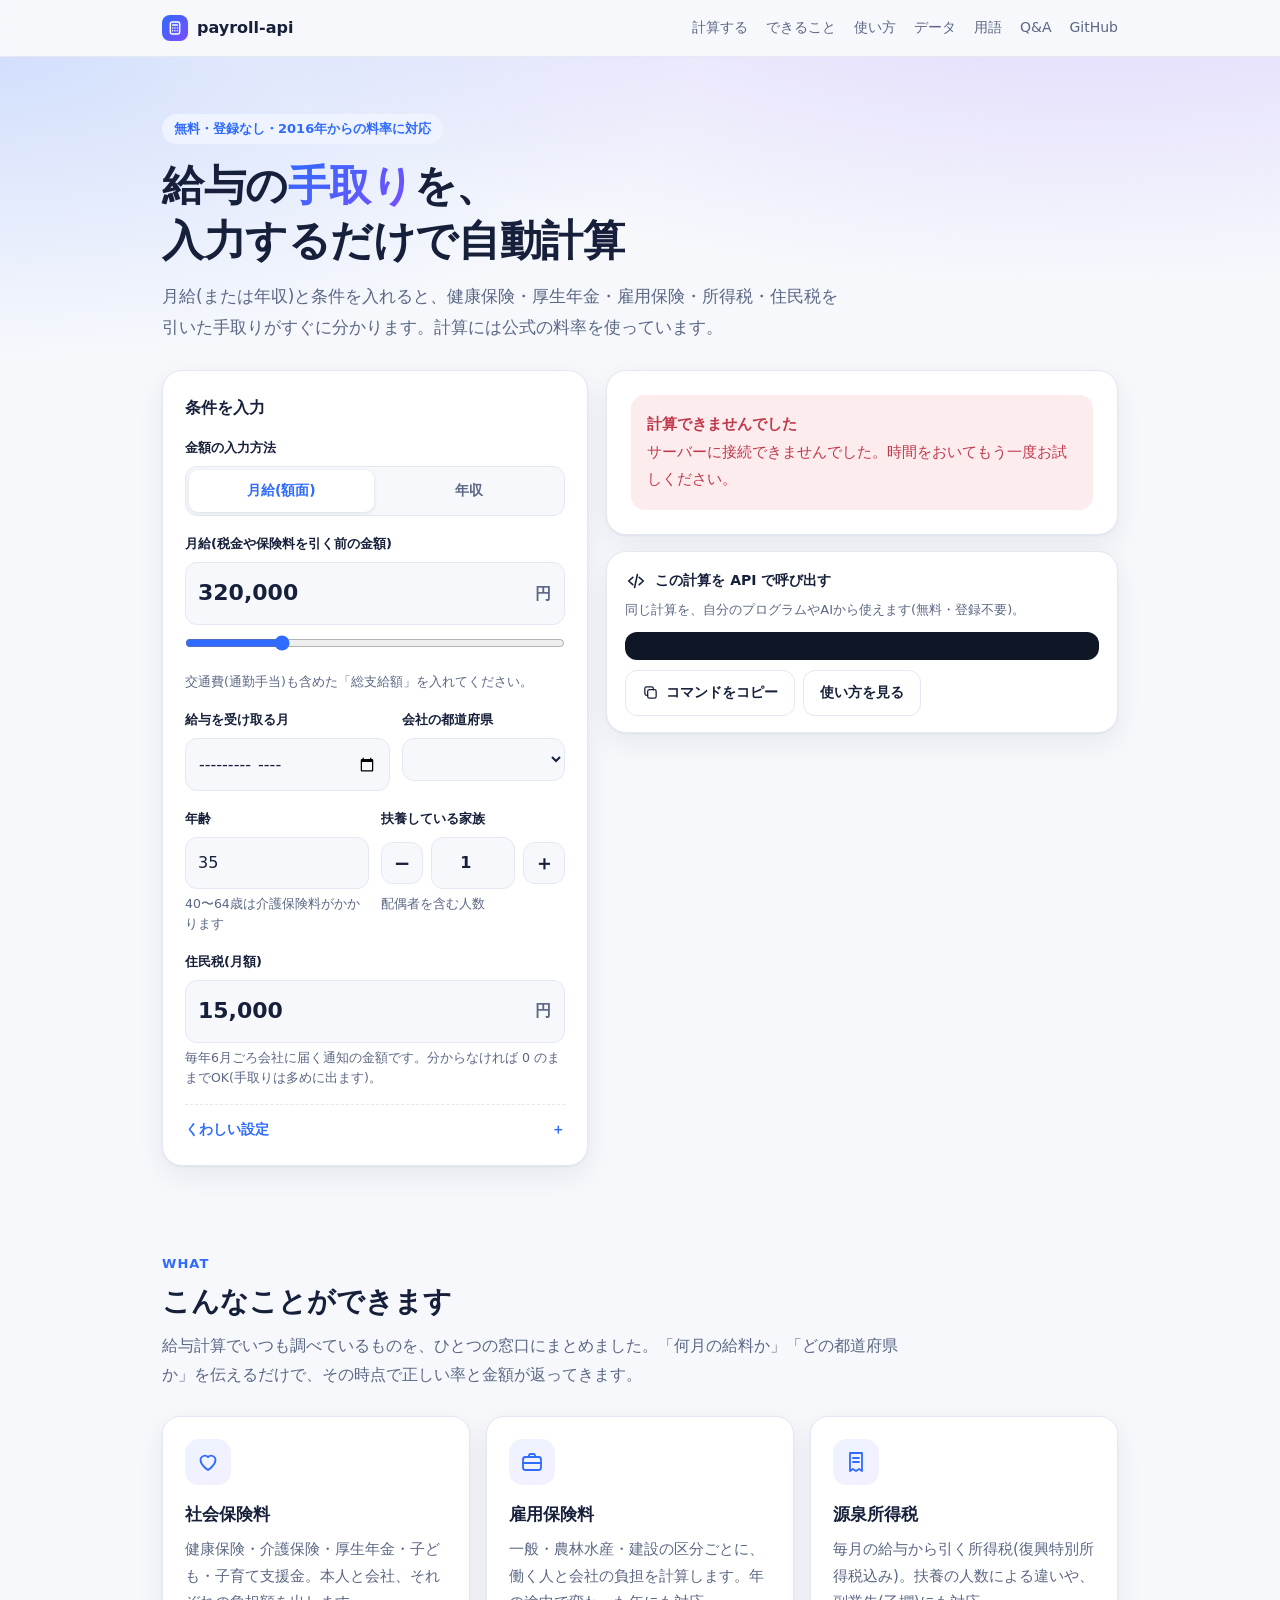
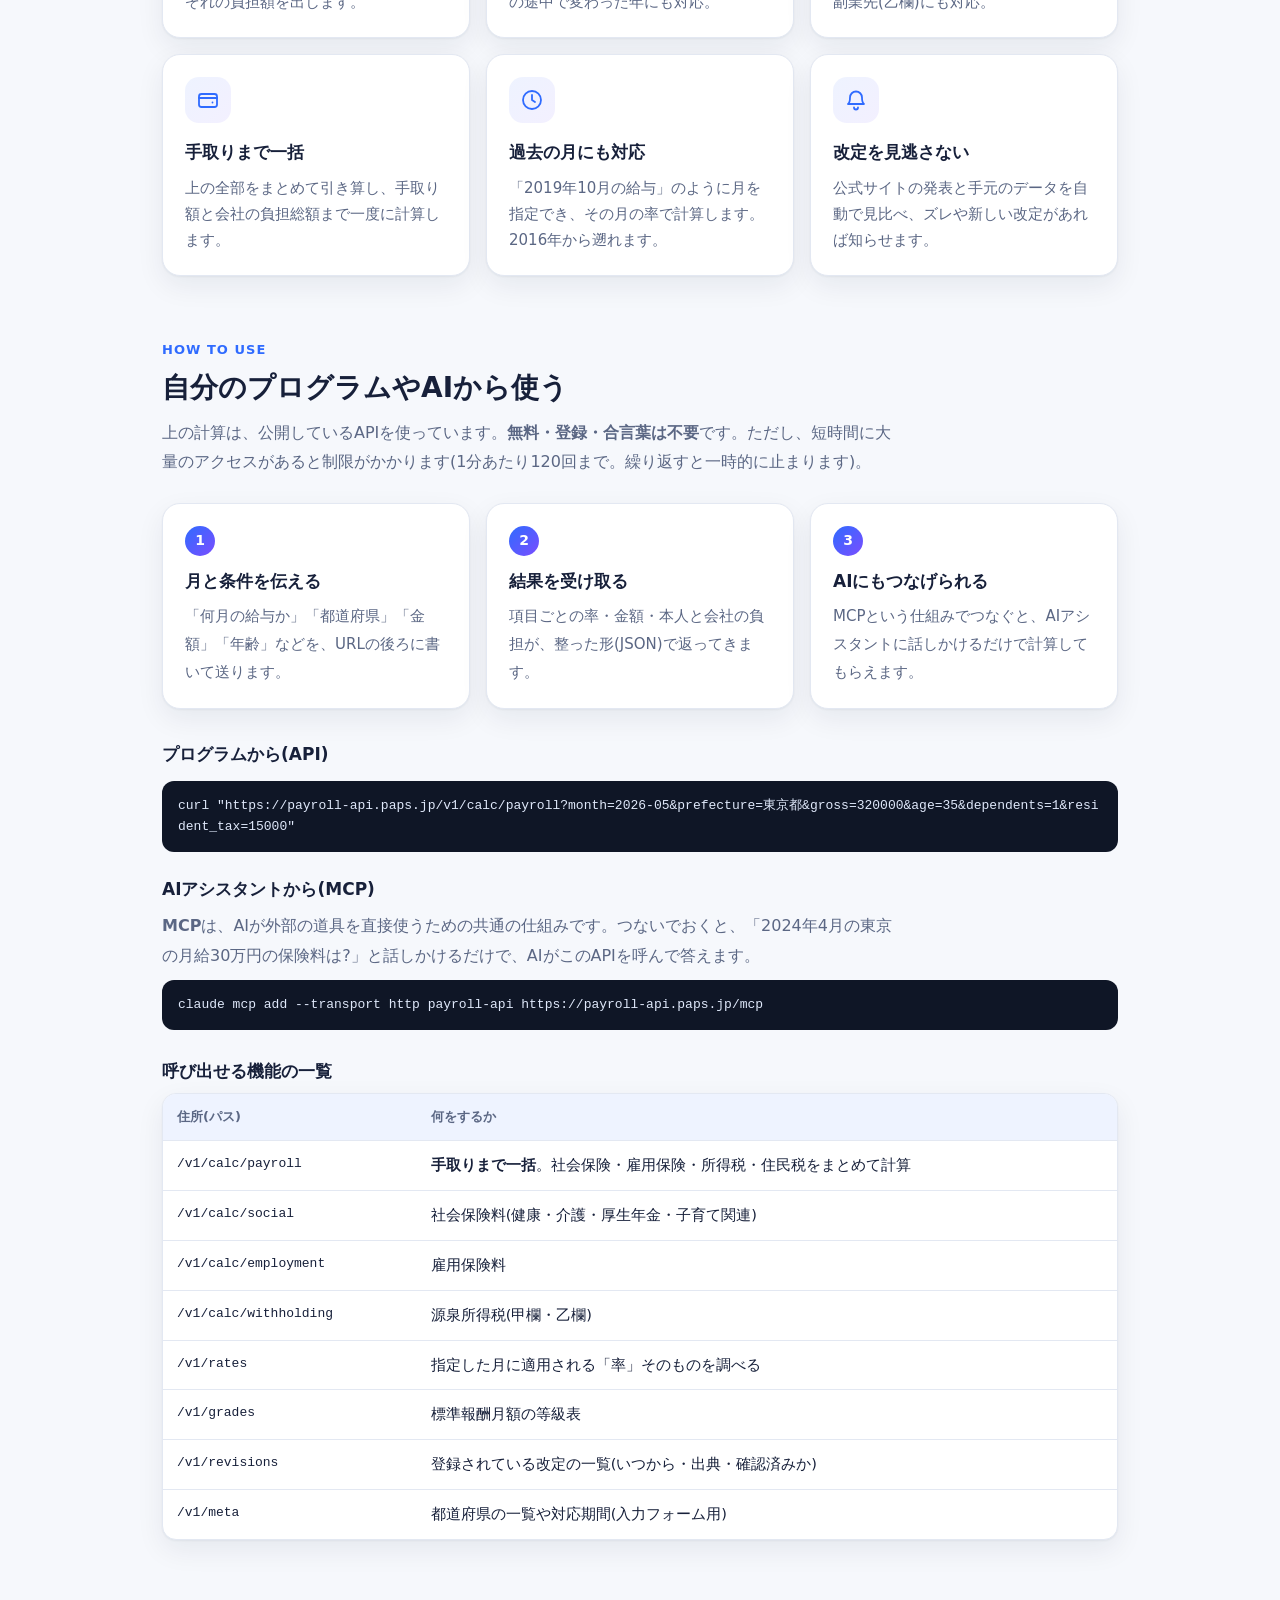
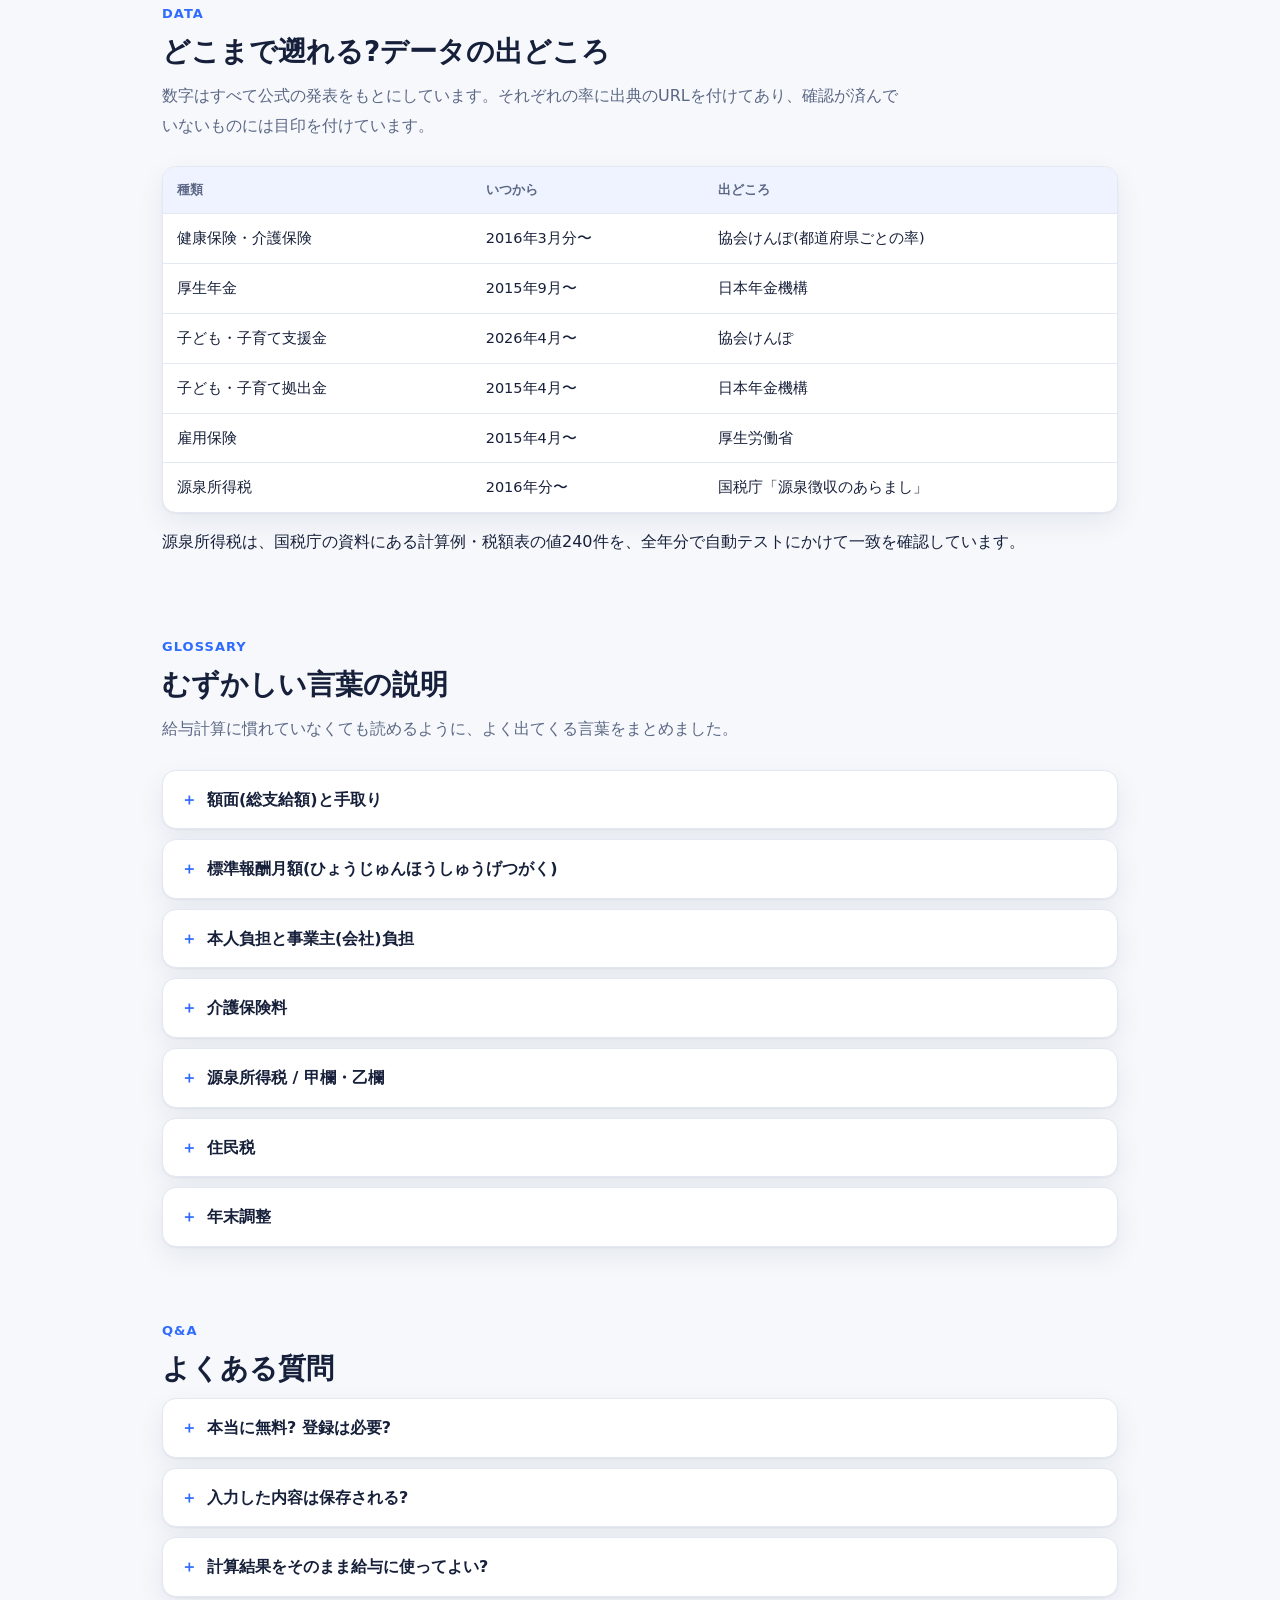
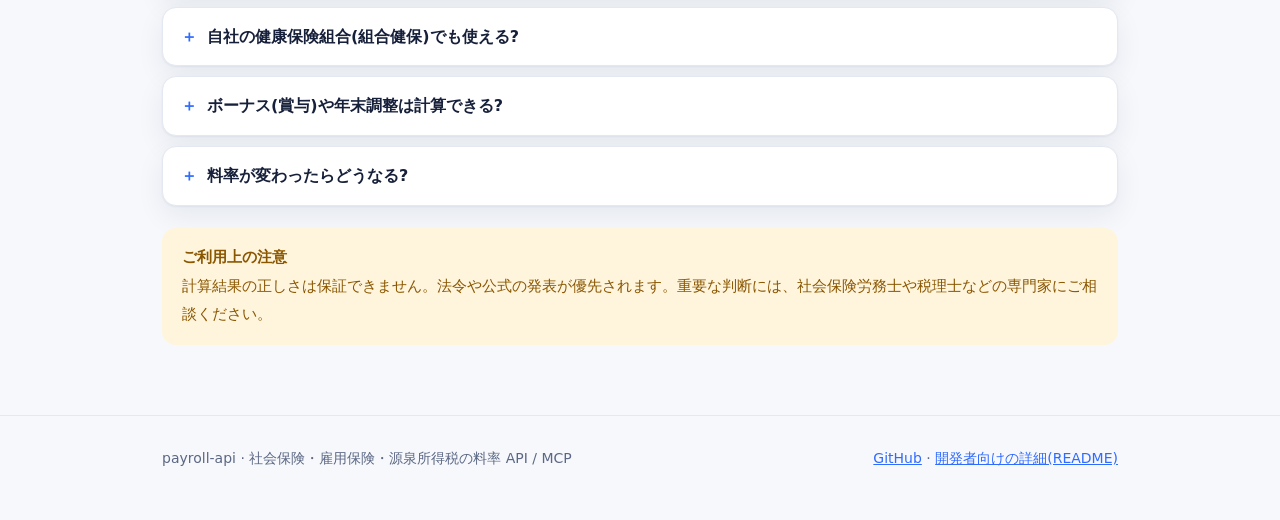
==== commit 87bda577: "Open the API (no token) with per-IP rate limit; add live calculator to the Pages site - Remove manda" ====
--- a/docs/index.html
+++ b/docs/index.html
@@ -3,138 +3,235 @@
 <head>
 <meta charset="utf-8">
 <meta name="viewport" content="width=device-width, initial-scale=1">
-<title>payroll-api — 給与の保険料・税金を、正しい率で自動計算</title>
-<meta name="description" content="社会保険料・雇用保険料・源泉所得税の「率」と「計算」を、プログラムやAIから呼び出せるAPI。2016年からの履歴に対応。">
+<title>payroll-api — 給与の手取りを、正しい率で自動計算</title>
+<meta name="description" content="月給や年収を入力するだけで、社会保険料・雇用保険料・所得税を引いた手取りを自動計算。2016年からの料率に対応。プログラムやAIから使えるAPI付き。">
 <style>
 :root{
-  --bg:#f7f8fc;--surface:#fff;--fg:#1b2336;--mut:#5d6882;--line:#e4e8f1;
-  --brand:#2f6bff;--brand2:#7a4dff;--soft:#eef3ff;
-  --c1:#2f6bff;--c2:#16a68a;--c3:#f0a020;--c4:#ec5f67;--c5:#8a63ff;
-  --code:#0f1626;--codefg:#dfe8fa;--warnbg:#fff5dd;--warn:#8a5600;--ok:#0f7a5f;
-  --shadow:0 1px 2px rgba(20,30,60,.05),0 8px 24px rgba(20,30,60,.06);
+  --bg:#f6f8fc;--surface:#fff;--fg:#17203a;--mut:#5b6784;--line:#e3e8f2;
+  --brand:#2f6bff;--brand2:#7a4dff;--soft:#eef3ff;--soft2:#f3f0ff;
+  --c-net:#16a68a;--c-soc:#2f6bff;--c-emp:#f0a020;--c-tax:#ec5f67;--c-res:#8a63ff;
+  --code:#0f1626;--codefg:#dfe8fa;--warnbg:#fff5dd;--warn:#8a5600;--err:#c0394b;--errbg:#fdecee;
+  --shadow:0 1px 2px rgba(20,30,60,.05),0 10px 28px rgba(20,30,60,.07);
 }
 @media (prefers-color-scheme:dark){:root{
   --bg:#0d1119;--surface:#151b28;--fg:#e8ecf5;--mut:#9aa6bf;--line:#252d40;
-  --soft:#18223a;--code:#090d14;--codefg:#dfe8fa;--warnbg:#2b2213;--warn:#f0c37a;--ok:#4cd1ad;
-  --shadow:0 1px 2px rgba(0,0,0,.4),0 8px 24px rgba(0,0,0,.3);
+  --soft:#18223a;--soft2:#1e1b36;--code:#090d14;--warnbg:#2b2213;--warn:#f0c37a;--err:#ff8b9b;--errbg:#34171d;
+  --shadow:0 1px 2px rgba(0,0,0,.4),0 10px 28px rgba(0,0,0,.3);
 }}
 *{box-sizing:border-box}
 html{scroll-behavior:smooth;scroll-padding-top:72px}
 body{margin:0;background:var(--bg);color:var(--fg);font:16px/1.85 system-ui,-apple-system,"Hiragino Sans","Yu Gothic UI","Noto Sans JP",sans-serif;-webkit-font-smoothing:antialiased}
 a{color:var(--brand)}
-.wrap{max-width:960px;margin:0 auto;padding:0 22px}
+.wrap{max-width:1000px;margin:0 auto;padding:0 22px}
+
+/* icons: one set, one style */
+.i{width:22px;height:22px;stroke:currentColor;fill:none;stroke-width:1.8;stroke-linecap:round;stroke-linejoin:round;flex:none}
+.ico{width:46px;height:46px;border-radius:14px;display:grid;place-items:center;margin-bottom:14px;color:var(--brand);background:linear-gradient(135deg,var(--soft),var(--soft2))}
+.ico .i{width:24px;height:24px}
 
 /* top bar */
-.bar{position:sticky;top:0;z-index:10;background:color-mix(in srgb,var(--bg) 88%,transparent);backdrop-filter:blur(10px);border-bottom:1px solid var(--line)}
+.bar{position:sticky;top:0;z-index:20;background:color-mix(in srgb,var(--bg) 88%,transparent);backdrop-filter:blur(10px);border-bottom:1px solid var(--line)}
 .bar .wrap{display:flex;align-items:center;gap:22px;height:56px}
-.logo{flex:none;white-space:nowrap;font-weight:800;letter-spacing:.01em;color:var(--fg);text-decoration:none;display:flex;align-items:center;gap:8px}
-.logo i{width:22px;height:22px;border-radius:7px;background:linear-gradient(135deg,var(--brand),var(--brand2));display:inline-block}
+.logo{flex:none;white-space:nowrap;font-weight:800;color:var(--fg);text-decoration:none;display:flex;align-items:center;gap:9px}
+.logo b{width:26px;height:26px;border-radius:8px;background:linear-gradient(135deg,var(--brand),var(--brand2));display:grid;place-items:center;color:#fff}
+.logo .i{width:16px;height:16px;stroke-width:2.2}
 .bar nav{display:flex;gap:18px;margin-left:auto;font-size:14px;overflow-x:auto;white-space:nowrap}
 .bar nav a{color:var(--mut);text-decoration:none}
 .bar nav a:hover{color:var(--fg)}
 
 /* hero */
-.hero{padding:68px 0 54px;background:radial-gradient(900px 340px at 85% -10%,color-mix(in srgb,var(--brand2) 20%,transparent),transparent),radial-gradient(700px 300px at 0% 0%,color-mix(in srgb,var(--brand) 18%,transparent),transparent)}
+.hero{padding:56px 0 30px;background:radial-gradient(900px 340px at 85% -10%,color-mix(in srgb,var(--brand2) 20%,transparent),transparent),radial-gradient(700px 300px at 0% 0%,color-mix(in srgb,var(--brand) 18%,transparent),transparent)}
 .pill{display:inline-block;font-size:13px;font-weight:600;color:var(--brand);background:var(--soft);border-radius:999px;padding:3px 12px}
-h1{margin:16px 0 14px;font-size:clamp(30px,5.4vw,46px);line-height:1.3;letter-spacing:-.01em}
+h1{margin:14px 0 12px;font-size:clamp(28px,5vw,42px);line-height:1.32;letter-spacing:-.01em}
 h1 em{font-style:normal;background:linear-gradient(135deg,var(--brand),var(--brand2));-webkit-background-clip:text;background-clip:text;color:transparent}
-.lead{font-size:18px;color:var(--mut);max-width:680px;margin:0 0 26px}
-.cta{display:flex;flex-wrap:wrap;gap:12px}
-.btn{display:inline-block;padding:11px 20px;border-radius:12px;font-weight:700;font-size:15px;text-decoration:none;border:1px solid var(--line);background:var(--surface);color:var(--fg)}
-.btn.p{background:linear-gradient(135deg,var(--brand),var(--brand2));color:#fff;border:0;box-shadow:0 6px 18px rgba(80,90,255,.35)}
-.stats{display:grid;grid-template-columns:repeat(auto-fit,minmax(min(150px,100%),1fr));gap:14px;margin-top:40px}
-.stat{background:var(--surface);border:1px solid var(--line);border-radius:16px;padding:16px 18px;box-shadow:var(--shadow)}
-.stat b{display:block;font-size:26px;line-height:1.3}
-.stat span{font-size:13px;color:var(--mut)}
+.lead{font-size:17px;color:var(--mut);max-width:680px;margin:0}
+
+/* calculator */
+.calc{display:grid;grid-template-columns:minmax(0,5fr) minmax(0,6fr);gap:18px;margin-top:26px;align-items:start}
+@media (max-width:860px){.calc{grid-template-columns:1fr}}
+.panel{background:var(--surface);border:1px solid var(--line);border-radius:20px;box-shadow:var(--shadow)}
+.form{padding:22px}
+.form h2{font-size:16px;margin:0 0 14px}
+.f{margin-bottom:16px}
+.f label,.f .lb{display:block;font-size:13px;font-weight:700;margin-bottom:6px}
+.f .hint{font-size:12.5px;color:var(--mut);margin-top:5px;line-height:1.6}
+input[type=text],input[type=number],input[type=month],select{width:100%;font:inherit;font-size:16px;padding:10px 12px;border:1px solid var(--line);border-radius:12px;background:var(--bg);color:var(--fg);outline:none;transition:border-color .15s,box-shadow .15s}
+input:focus,select:focus{border-color:var(--brand);box-shadow:0 0 0 3px color-mix(in srgb,var(--brand) 22%,transparent)}
+.row2{display:grid;grid-template-columns:1fr 1fr;gap:12px}
+.seg{display:grid;grid-template-columns:1fr 1fr;background:var(--bg);border:1px solid var(--line);border-radius:12px;padding:3px;gap:3px}
+.seg button{font:inherit;font-size:14px;font-weight:700;border:0;background:none;color:var(--mut);padding:8px;border-radius:9px;cursor:pointer}
+.seg button[aria-pressed=true]{background:var(--surface);color:var(--brand);box-shadow:0 1px 4px rgba(20,30,60,.12)}
+.amt{position:relative}
+.amt input{padding-right:40px;font-size:22px;font-weight:800;font-variant-numeric:tabular-nums}
+.amt span{position:absolute;right:14px;top:50%;transform:translateY(-50%);color:var(--mut);font-weight:700}
+input[type=range]{width:100%;accent-color:var(--brand);margin:10px 0 2px}
+.chips{display:flex;flex-wrap:wrap;gap:6px;margin-top:6px}
+.chip{font:inherit;font-size:13px;font-weight:700;padding:4px 12px;border-radius:999px;border:1px solid var(--line);background:var(--bg);color:var(--mut);cursor:pointer}
+.chip:hover{color:var(--brand);border-color:var(--brand)}
+.step{display:grid;grid-template-columns:42px 1fr 42px;gap:8px;align-items:center}
+.step button{font:inherit;font-size:20px;font-weight:700;height:42px;border-radius:12px;border:1px solid var(--line);background:var(--bg);color:var(--fg);cursor:pointer}
+.step button:hover{border-color:var(--brand);color:var(--brand)}
+.step input{text-align:center;font-weight:800}
+details.adv{border-top:1px dashed var(--line);margin-top:6px;padding-top:12px}
+details.adv summary{cursor:pointer;font-weight:700;font-size:14px;color:var(--brand);list-style:none;display:flex;align-items:center;gap:6px}
+details.adv summary::-webkit-details-marker{display:none}
+details.adv summary:after{content:"＋";margin-left:auto}
+details.adv[open] summary:after{content:"－"}
+details.adv .body{padding-top:14px}
+
+.result{padding:0;overflow:hidden;transition:opacity .2s}
+.result.loading{opacity:.55}
+.res-top{padding:24px 24px 6px;background:linear-gradient(135deg,var(--soft),var(--soft2))}
+.res-top small{color:var(--mut);font-weight:600}
+.net{font-size:clamp(38px,7vw,52px);font-weight:800;line-height:1.2;font-variant-numeric:tabular-nums;letter-spacing:-.01em}
+.net small{font-size:18px;margin-left:4px}
+.rate-line{margin:2px 0 14px;color:var(--mut);font-size:14px}
+.rate-line b{color:var(--c-net)}
+.stack{display:flex;height:16px;border-radius:999px;overflow:hidden;margin:0 24px;background:var(--line)}
+.stack i{display:block;height:100%;transition:width .35s ease}
+.legend{display:flex;flex-wrap:wrap;gap:4px 14px;padding:10px 24px 0;font-size:12.5px;color:var(--mut)}
+.legend span:before{content:"";display:inline-block;width:9px;height:9px;border-radius:50%;margin-right:5px;background:var(--c)}
+.rows{padding:10px 24px 4px}
+.r{display:flex;align-items:baseline;gap:10px;padding:10px 0;border-bottom:1px dashed var(--line)}
+.r .n{flex:1;min-width:0}
+.r .n small{display:block;color:var(--mut);font-size:12.5px;line-height:1.55}
+.r .v{font-variant-numeric:tabular-nums;font-weight:700;white-space:nowrap}
+.r .dot{width:10px;height:10px;border-radius:50%;flex:none;background:var(--c);transform:translateY(1px)}
+.r.subr{padding:3px 0 3px 20px;border:0;font-size:14px;color:var(--mut)}
+.r.subr .v{font-weight:600}
+.r.tot{border-bottom:0;font-weight:800}
+.co{margin:6px 24px 0;padding:14px 16px;border-radius:14px;background:var(--soft);font-size:14.5px;color:var(--mut)}
+.co b{color:var(--fg)}
+.foot{padding:14px 24px 20px;display:flex;flex-wrap:wrap;gap:8px 16px;align-items:center;font-size:12.5px;color:var(--mut)}
+.btn{display:inline-flex;align-items:center;gap:7px;font:inherit;font-size:14px;font-weight:700;padding:9px 16px;border-radius:12px;border:1px solid var(--line);background:var(--surface);color:var(--fg);cursor:pointer;text-decoration:none}
+.btn:hover{border-color:var(--brand);color:var(--brand)}
+.btn .i{width:17px;height:17px}
+.btn.p{background:linear-gradient(135deg,var(--brand),var(--brand2));color:#fff;border:0}
+.err{margin:24px;padding:16px;border-radius:14px;background:var(--errbg);color:var(--err);font-size:15px}
+.apibox{margin-top:16px;padding:16px 18px}
+.apibox h3{margin:0 0 4px;font-size:14px;display:flex;align-items:center;gap:8px}
+.apibox p{margin:0 0 8px;color:var(--mut);font-size:13px}
 
 /* sections */
-section{padding:52px 0 8px}
+section{padding:56px 0 6px}
 .eyebrow{font-size:13px;font-weight:700;color:var(--brand);letter-spacing:.08em}
-h2{margin:6px 0 10px;font-size:28px;line-height:1.4}
-.sub{color:var(--mut);margin:0 0 26px;max-width:720px}
+h2.t{margin:6px 0 10px;font-size:28px;line-height:1.4}
+.sub{color:var(--mut);margin:0 0 26px;max-width:740px}
 h3{margin:0 0 6px;font-size:17px}
-.grid{display:grid;grid-template-columns:repeat(auto-fit,minmax(min(260px,100%),1fr));gap:16px}
+.grid{display:grid;grid-template-columns:repeat(auto-fit,minmax(min(270px,100%),1fr));gap:16px}
 .card{background:var(--surface);border:1px solid var(--line);border-radius:18px;padding:22px;box-shadow:var(--shadow)}
 .card p{margin:6px 0 0;color:var(--mut);font-size:15px;line-height:1.75}
-.ico{width:42px;height:42px;border-radius:12px;display:grid;place-items:center;font-size:21px;margin-bottom:12px;background:var(--soft)}
-
-/* paystub */
-.stub{background:var(--surface);border:1px solid var(--line);border-radius:20px;box-shadow:var(--shadow);overflow:hidden}
-.stub-h{padding:20px 24px;display:flex;flex-wrap:wrap;gap:6px 24px;justify-content:space-between;border-bottom:1px solid var(--line);background:var(--soft)}
-.stub-h b{font-size:15px}
-.stub-h span{font-size:13.5px;color:var(--mut)}
-.net{padding:26px 24px 8px}
-.net small{color:var(--mut)}
-.net .yen{font-size:44px;font-weight:800;line-height:1.2}
-.net .yen small{font-size:16px;font-weight:600;margin-left:4px}
-.stack{display:flex;height:16px;border-radius:999px;overflow:hidden;margin:18px 24px 6px;background:var(--line)}
-.stack i{display:block;height:100%}
-.rows{padding:10px 24px 22px}
-.row{display:flex;align-items:baseline;gap:10px;padding:11px 0;border-bottom:1px dashed var(--line)}
-.row:last-child{border-bottom:0}
-.dot{width:10px;height:10px;border-radius:50%;flex:none;transform:translateY(1px)}
-.row .n{flex:1}
-.row .n small{display:block;color:var(--mut);font-size:12.5px;line-height:1.5}
-.row .v{font-variant-numeric:tabular-nums;font-weight:700}
-.row.t{font-weight:800}
-.er{margin:0 24px 24px;padding:14px 16px;border-radius:12px;background:var(--soft);font-size:14.5px;color:var(--mut)}
-.er b{color:var(--fg)}
-
-/* steps */
-.steps{display:grid;grid-template-columns:repeat(auto-fit,minmax(min(250px,100%),1fr));gap:16px;counter-reset:s}
-.step{background:var(--surface);border:1px solid var(--line);border-radius:18px;padding:22px 22px 22px 22px;position:relative;box-shadow:var(--shadow)}
-.step:before{counter-increment:s;content:counter(s);display:grid;place-items:center;width:30px;height:30px;border-radius:50%;background:linear-gradient(135deg,var(--brand),var(--brand2));color:#fff;font-weight:800;font-size:14px;margin-bottom:10px}
-.step p{margin:4px 0 10px;color:var(--mut);font-size:15px}
-
-pre{background:var(--code);color:var(--codefg);border-radius:12px;padding:14px 16px;overflow:auto;font:13px/1.65 ui-monospace,SFMono-Regular,Consolas,monospace;margin:10px 0}
+.steps{display:grid;grid-template-columns:repeat(auto-fit,minmax(min(260px,100%),1fr));gap:16px;counter-reset:s}
+.stepc{background:var(--surface);border:1px solid var(--line);border-radius:18px;padding:22px;box-shadow:var(--shadow)}
+.stepc:before{counter-increment:s;content:counter(s);display:grid;place-items:center;width:30px;height:30px;border-radius:50%;background:linear-gradient(135deg,var(--brand),var(--brand2));color:#fff;font-weight:800;font-size:14px;margin-bottom:10px}
+.stepc p{margin:4px 0 0;color:var(--mut);font-size:15px}
+pre{background:var(--code);color:var(--codefg);border-radius:12px;padding:14px 16px;overflow:auto;font:13px/1.65 ui-monospace,SFMono-Regular,Consolas,monospace;margin:10px 0;white-space:pre-wrap;word-break:break-all}
 code{font:13px ui-monospace,SFMono-Regular,Consolas,monospace;background:var(--soft);border-radius:6px;padding:1px 6px}
 pre code{background:none;padding:0}
-
-/* tables */
 .tw{overflow-x:auto;border:1px solid var(--line);border-radius:14px;background:var(--surface);box-shadow:var(--shadow)}
 table{width:100%;border-collapse:collapse;font-size:14.5px}
 th,td{padding:11px 14px;text-align:left;border-bottom:1px solid var(--line);vertical-align:top}
 tr:last-child td{border-bottom:0}
 th{background:var(--soft);font-size:13px;color:var(--mut)}
 td.k{font-family:ui-monospace,Consolas,monospace;font-size:13px;white-space:nowrap}
-.tag{display:inline-block;font-size:12px;font-weight:700;border-radius:999px;padding:1px 9px}
-.tag.ok{background:color-mix(in srgb,var(--ok) 16%,transparent);color:var(--ok)}
-.tag.warn{background:var(--warnbg);color:var(--warn)}
-
-/* glossary / faq */
-details{background:var(--surface);border:1px solid var(--line);border-radius:14px;padding:0 18px;margin:10px 0;box-shadow:var(--shadow)}
-summary{cursor:pointer;font-weight:700;padding:14px 0;list-style:none;display:flex;gap:10px;align-items:center}
-summary::-webkit-details-marker{display:none}
-summary:before{content:"＋";color:var(--brand);font-weight:800}
-details[open] summary:before{content:"－"}
-details p{margin:0 0 14px;color:var(--mut);font-size:15px}
+details.q{background:var(--surface);border:1px solid var(--line);border-radius:14px;padding:0 18px;margin:10px 0;box-shadow:var(--shadow)}
+details.q summary{cursor:pointer;font-weight:700;padding:14px 0;list-style:none;display:flex;gap:10px;align-items:center}
+details.q summary::-webkit-details-marker{display:none}
+details.q summary:before{content:"＋";color:var(--brand);font-weight:800}
+details.q[open] summary:before{content:"－"}
+details.q p{margin:0 0 14px;color:var(--mut);font-size:15px}
 .note{background:var(--warnbg);color:var(--warn);border-radius:14px;padding:16px 20px;font-size:15px}
 .note b{display:block;margin-bottom:2px}
 footer{margin-top:64px;border-top:1px solid var(--line);padding:30px 0 48px;color:var(--mut);font-size:14px}
 footer .wrap{display:flex;flex-wrap:wrap;gap:8px 24px;justify-content:space-between}
-@media (max-width:560px){.hero{padding-top:44px}.net .yen{font-size:36px}h2{font-size:24px}.bar nav{gap:14px}}
+@media (max-width:560px){.hero{padding-top:36px}h2.t{font-size:24px}.bar nav{gap:14px}.form,.res-top{padding-left:18px;padding-right:18px}.rows,.legend,.foot{padding-left:18px;padding-right:18px}.stack,.co{margin-left:18px;margin-right:18px}}
 </style>
 </head>
 <body>
 
+<!-- icon sprite: all icons share one grid (24px), stroke and style -->
+<svg width="0" height="0" style="position:absolute" aria-hidden="true">
+  <symbol id="i-calc" viewBox="0 0 24 24"><rect x="5" y="3" width="14" height="18" rx="2.5"/><path d="M8.5 7.5h7"/><path d="M8.5 12h.01M12 12h.01M15.5 12h.01M8.5 16h.01M12 16h.01M15.5 16h.01"/></symbol>
+  <symbol id="i-heart" viewBox="0 0 24 24"><path d="M12 20s-7.5-4.6-7.5-10.2A4.3 4.3 0 0 1 12 7.2a4.3 4.3 0 0 1 7.5 2.6C19.5 15.4 12 20 12 20z"/></symbol>
+  <symbol id="i-brief" viewBox="0 0 24 24"><rect x="3" y="7" width="18" height="13" rx="2.5"/><path d="M9 7V5.5A1.5 1.5 0 0 1 10.5 4h3A1.5 1.5 0 0 1 15 5.5V7"/><path d="M3 13h18"/></symbol>
+  <symbol id="i-receipt" viewBox="0 0 24 24"><path d="M6 3h12v18l-3-2-3 2-3-2-3 2z"/><path d="M9 8h6M9 12h6"/></symbol>
+  <symbol id="i-wallet" viewBox="0 0 24 24"><rect x="3" y="6" width="18" height="13" rx="2.5"/><path d="M3 10h18"/><path d="M16.5 14.5h.01"/></symbol>
+  <symbol id="i-clock" viewBox="0 0 24 24"><circle cx="12" cy="12" r="9"/><path d="M12 7v5l3 2"/></symbol>
+  <symbol id="i-bell" viewBox="0 0 24 24"><path d="M6 9.5a6 6 0 1 1 12 0c0 5 2 6.5 2 6.5H4s2-1.500 2-6.500z"/><path d="M10 19.5a2 2 0 0 0 4 0"/></symbol>
+  <symbol id="i-link" viewBox="0 0 24 24"><path d="M10 14a4 4 0 0 0 5.700 0l3-3a4 4 0 0 0-5.700-5.700l-1 1"/><path d="M14 10a4 4 0 0 0-5.700 0l-3 3a4 4 0 0 0 5.700 5.700l1-1"/></symbol>
+  <symbol id="i-code" viewBox="0 0 24 24"><path d="M8.500 8 4 12l4.500 4"/><path d="m15.500 8 4.500 4-4.500 4"/><path d="m13.500 5-3 14"/></symbol>
+  <symbol id="i-copy" viewBox="0 0 24 24"><rect x="8" y="8" width="12" height="12" rx="2.500"/><path d="M16 8V6.500A2.500 2.500 0 0 0 13.500 4h-7A2.500 2.500 0 0 0 4 6.500v7A2.500 2.500 0 0 0 6.500 16H8"/></symbol>
+</svg>
+
 <div class="bar"><div class="wrap">
-  <a class="logo" href="#top"><i></i>payroll-api</a>
-  <nav><a href="#what">できること</a><a href="#example">計算例</a><a href="#start">使い方</a><a href="#data">データ</a><a href="#words">用語</a><a href="#faq">Q&amp;A</a><a href="https://github.com/paps-jp/payroll-api">GitHub</a></nav>
+  <a class="logo" href="#top"><b><svg class="i"><use href="#i-calc"/></svg></b>payroll-api</a>
+  <nav><a href="#calc">計算する</a><a href="#what">できること</a><a href="#start">使い方</a><a href="#data">データ</a><a href="#words">用語</a><a href="#faq">Q&amp;A</a><a href="https://github.com/paps-jp/payroll-api">GitHub</a></nav>
 </div></div>
 
 <header class="hero" id="top"><div class="wrap">
-  <span class="pill">給与計算の「率」と「計算」を、いつでも最新・正確に</span>
-  <h1>給与から引かれる<br><em>保険料と税金</em>を、自動で計算</h1>
-  <p class="lead">健康保険・厚生年金・雇用保険・所得税(源泉徴収)。毎年のように変わる「率」を調べて計算する作業を、<b>プログラムやAIアシスタントから呼び出せる部品</b>にしました。2016年からの過去分も計算できます。</p>
-  <div class="cta">
-    <a class="btn p" href="#example">計算の例を見る</a>
-    <a class="btn" href="#start">使い方を見る</a>
-  </div>
-  <div class="stats">
-    <div class="stat"><b>2016年〜</b><span>10年分の履歴に対応</span></div>
-    <div class="stat"><b>47都道府県</b><span>協会けんぽの保険料率</span></div>
-    <div class="stat"><b>240件</b><span>国税庁の計算例で検算済み</span></div>
-    <div class="stat"><b>毎週チェック</b><span>公式ページと自動で照合</span></div>
+  <span class="pill">無料・登録なし・2016年からの料率に対応</span>
+  <h1>給与の<em>手取り</em>を、<br>入力するだけで自動計算</h1>
+  <p class="lead">月給(または年収)と条件を入れると、健康保険・厚生年金・雇用保険・所得税・住民税を引いた手取りがすぐに分かります。計算には公式の料率を使っています。</p>
+
+  <div class="calc" id="calc">
+    <!-- 入力 -->
+    <form class="panel form" id="form" autocomplete="off" onsubmit="return false">
+      <h2>条件を入力</h2>
+
+      <div class="f">
+        <span class="lb">金額の入力方法</span>
+        <div class="seg" role="group" aria-label="入力方法">
+          <button type="button" id="mMonth" aria-pressed="true">月給(額面)</button>
+          <button type="button" id="mYear" aria-pressed="false">年収</button>
+        </div>
+      </div>
+
+      <div class="f">
+        <label for="amt" id="amtLabel">月給(税金や保険料を引く前の金額)</label>
+        <div class="amt"><input type="text" id="amt" inputmode="numeric" value="320,000"><span>円</span></div>
+        <input type="range" id="rng" min="100000" max="1000000" step="10000" value="320000" aria-label="金額スライダー">
+        <div class="chips" id="chips"></div>
+        <div class="hint" id="amtHint">交通費(通勤手当)も含めた「総支給額」を入れてください。</div>
+      </div>
+
+      <div class="row2">
+        <div class="f"><label for="month">給与を受け取る月</label><input type="month" id="month" min="2016-03"></div>
+        <div class="f"><label for="pref">会社の都道府県</label><select id="pref"></select></div>
+      </div>
+
+      <div class="row2">
+        <div class="f"><label for="age">年齢</label><input type="number" id="age" min="15" max="100" value="35">
+          <div class="hint">40〜64歳は介護保険料がかかります</div></div>
+        <div class="f"><span class="lb">扶養している家族</span>
+          <div class="step"><button type="button" id="depM" aria-label="減らす">−</button><input type="number" id="dep" min="0" max="20" value="1"><button type="button" id="depP" aria-label="増やす">＋</button></div>
+          <div class="hint">配偶者を含む人数</div></div>
+      </div>
+
+      <div class="f"><label for="res">住民税(月額)</label>
+        <div class="amt"><input type="text" id="res" inputmode="numeric" value="15,000"><span>円</span></div>
+        <div class="hint">毎年6月ごろ会社に届く通知の金額です。分からなければ 0 のままでOK(手取りは多めに出ます)。</div></div>
+
+      <details class="adv"><summary>くわしい設定</summary><div class="body">
+        <div class="f"><label for="com">非課税の通勤手当(月額)</label>
+          <div class="amt"><input type="text" id="com" inputmode="numeric" value="10,000"><span>円</span></div>
+          <div class="hint">電車・バスなどの通勤費は、所得税がかからない分(月15万円まで)です。</div></div>
+        <div class="row2">
+          <div class="f"><label for="ind">会社の事業の種類</label><select id="ind"></select></div>
+          <div class="f"><label for="col">この会社での扱い</label><select id="col"><option value="ko">メインの勤め先</option><option value="otsu">副業・掛け持ち先</option></select></div>
+        </div>
+      </div></details>
+    </form>
+
+    <!-- 結果 -->
+    <div>
+      <div class="panel result" id="result" aria-live="polite"></div>
+      <div class="panel apibox">
+        <h3><svg class="i"><use href="#i-code"/></svg>この計算を API で呼び出す</h3>
+        <p>同じ計算を、自分のプログラムやAIから使えます(無料・登録不要)。</p>
+        <pre id="curl"><code></code></pre>
+        <div style="display:flex;flex-wrap:wrap;gap:8px"><button class="btn" id="cpCurl" type="button"><svg class="i"><use href="#i-copy"/></svg>コマンドをコピー</button><a class="btn" href="#start">使い方を見る</a></div>
+      </div>
+    </div>
   </div>
 </div></header>
 
@@ -142,62 +239,34 @@
 
 <section id="what">
   <div class="eyebrow">WHAT</div>
-  <h2>こんなことができます</h2>
+  <h2 class="t">こんなことができます</h2>
   <p class="sub">給与計算でいつも調べているものを、ひとつの窓口にまとめました。「何月の給料か」「どの都道府県か」を伝えるだけで、その時点で正しい率と金額が返ってきます。</p>
   <div class="grid">
-    <div class="card"><div class="ico">🏥</div><h3>社会保険料</h3><p>健康保険・介護保険・厚生年金・子ども・子育て支援金。本人と会社、それぞれの負担額を出します。</p></div>
-    <div class="card"><div class="ico">💼</div><h3>雇用保険料</h3><p>一般・農林水産・建設の区分ごとに、働く人と会社の負担を計算します。年の途中で変わった年にも対応。</p></div>
-    <div class="card"><div class="ico">🧾</div><h3>源泉所得税</h3><p>毎月の給与から引く所得税(復興特別所得税込み)。扶養の人数による違いや、副業先(乙欄)にも対応。</p></div>
-    <div class="card"><div class="ico">💴</div><h3>手取りまで一括</h3><p>上の全部をまとめて引き算し、手取り額と会社の負担総額まで一度に計算します。</p></div>
-    <div class="card"><div class="ico">🕰️</div><h3>過去も未来も</h3><p>「2019年10月の給与」のように月を指定でき、その月の率で計算します。改定は履歴として積み重ねます。</p></div>
-    <div class="card"><div class="ico">🔔</div><h3>改定を見逃さない</h3><p>公式サイトの発表と手元のデータを自動で見比べ、ズレや新しい改定があれば知らせます。</p></div>
+    <div class="card"><div class="ico"><svg class="i"><use href="#i-heart"/></svg></div><h3>社会保険料</h3><p>健康保険・介護保険・厚生年金・子ども・子育て支援金。本人と会社、それぞれの負担額を出します。</p></div>
+    <div class="card"><div class="ico"><svg class="i"><use href="#i-brief"/></svg></div><h3>雇用保険料</h3><p>一般・農林水産・建設の区分ごとに、働く人と会社の負担を計算します。年の途中で変わった年にも対応。</p></div>
+    <div class="card"><div class="ico"><svg class="i"><use href="#i-receipt"/></svg></div><h3>源泉所得税</h3><p>毎月の給与から引く所得税(復興特別所得税込み)。扶養の人数による違いや、副業先(乙欄)にも対応。</p></div>
+    <div class="card"><div class="ico"><svg class="i"><use href="#i-wallet"/></svg></div><h3>手取りまで一括</h3><p>上の全部をまとめて引き算し、手取り額と会社の負担総額まで一度に計算します。</p></div>
+    <div class="card"><div class="ico"><svg class="i"><use href="#i-clock"/></svg></div><h3>過去の月にも対応</h3><p>「2019年10月の給与」のように月を指定でき、その月の率で計算します。2016年から遡れます。</p></div>
+    <div class="card"><div class="ico"><svg class="i"><use href="#i-bell"/></svg></div><h3>改定を見逃さない</h3><p>公式サイトの発表と手元のデータを自動で見比べ、ズレや新しい改定があれば知らせます。</p></div>
   </div>
 </section>
 
-<section id="example">
-  <div class="eyebrow">EXAMPLE</div>
-  <h2>計算の例:月給32万円の場合</h2>
-  <p class="sub">東京都の会社に勤める35歳、扶養する家族が1人、住民税が月1万5千円。2026年5月の給与を計算した、実際の結果です。</p>
-  <div class="stub">
-    <div class="stub-h"><b>2026年5月分 給与</b><span>東京都・35歳・扶養1人・通勤手当のうち1万円は非課税</span></div>
-    <div class="net"><small>手取り額</small><div class="yen">253,022<small>円</small></div></div>
-    <div class="stack" role="img" aria-label="総支給額の内訳">
-      <i style="width:79.07%;background:var(--c2)" title="手取り"></i>
-      <i style="width:14.19%;background:var(--c1)" title="社会保険料"></i>
-      <i style="width:0.5%;background:var(--c3)" title="雇用保険料"></i>
-      <i style="width:1.55%;background:var(--c4)" title="所得税"></i>
-      <i style="width:4.69%;background:var(--c5)" title="住民税"></i>
-    </div>
-    <div class="rows">
-      <div class="row"><span class="dot" style="background:var(--c2)"></span><span class="n">手取り<small>実際に振り込まれる金額</small></span><span class="v">253,022円</span></div>
-      <div class="row"><span class="dot" style="background:var(--c1)"></span><span class="n">社会保険料(本人分)<small>健康保険・厚生年金・子ども・子育て支援金</small></span><span class="v">45,408円</span></div>
-      <div class="row"><span class="dot" style="background:var(--c3)"></span><span class="n">雇用保険料(本人分)<small>給与の0.5%</small></span><span class="v">1,600円</span></div>
-      <div class="row"><span class="dot" style="background:var(--c4)"></span><span class="n">所得税(源泉徴収)<small>社会保険料などを引いた262,992円が対象</small></span><span class="v">4,970円</span></div>
-      <div class="row"><span class="dot" style="background:var(--c5)"></span><span class="n">住民税<small>自治体から届く通知額をそのまま入力</small></span><span class="v">15,000円</span></div>
-      <div class="row t"><span class="n">総支給額</span><span class="v">320,000円</span></div>
-    </div>
-    <div class="er"><b>会社の負担は、これとは別に 49,280円。</b> 社会保険料と雇用保険料は、会社も同じくらい(以上)を負担しています。人件費は「給与+この金額」です。</div>
-  </div>
-</section>
-
 <section id="start">
   <div class="eyebrow">HOW TO USE</div>
-  <h2>使い方は3ステップ</h2>
-  <p class="sub">プログラムから使う方法と、AIアシスタント(Claudeなど)に使わせる方法があります。どちらも、最初に「合言葉(トークン)」が必要です。</p>
+  <h2 class="t">自分のプログラムやAIから使う</h2>
+  <p class="sub">上の計算は、公開しているAPIを使っています。<b>無料・登録・合言葉は不要</b>です。ただし、短時間に大量のアクセスがあると制限がかかります(1分あたり120回まで。繰り返すと一時的に止まります)。</p>
   <div class="steps">
-    <div class="step"><h3>合言葉をもらう</h3><p>勝手に使われないよう、合言葉(トークン)で守っています。管理者に発行を頼んでください。</p></div>
-    <div class="step"><h3>月と条件を伝える</h3><p>「何月の給与か」「都道府県」「金額」「年齢」などを、URLに書いて送ります。</p></div>
-    <div class="step"><h3>結果を受け取る</h3><p>項目ごとの率・金額・本人と会社の負担が、整った形で返ってきます。</p></div>
+    <div class="stepc"><h3>月と条件を伝える</h3><p>「何月の給与か」「都道府県」「金額」「年齢」などを、URLの後ろに書いて送ります。</p></div>
+    <div class="stepc"><h3>結果を受け取る</h3><p>項目ごとの率・金額・本人と会社の負担が、整った形(JSON)で返ってきます。</p></div>
+    <div class="stepc"><h3>AIにもつなげられる</h3><p>MCPという仕組みでつなぐと、AIアシスタントに話しかけるだけで計算してもらえます。</p></div>
   </div>
 
   <h3 style="margin-top:30px">プログラムから(API)</h3>
-  <pre><code>curl -H "Authorization: Bearer 合言葉" \
-  "https://payroll-api.paps.jp/v1/calc/payroll?month=2026-05&amp;prefecture=東京都&amp;gross=320000&amp;age=35&amp;dependents=1&amp;resident_tax=15000"</code></pre>
+  <pre><code>curl "https://payroll-api.paps.jp/v1/calc/payroll?month=2026-05&amp;prefecture=東京都&amp;gross=320000&amp;age=35&amp;dependents=1&amp;resident_tax=15000"</code></pre>
 
   <h3 style="margin-top:22px">AIアシスタントから(MCP)</h3>
   <p class="sub" style="margin-bottom:6px"><b>MCP</b>は、AIが外部の道具を直接使うための共通の仕組みです。つないでおくと、「2024年4月の東京の月給30万円の保険料は?」と話しかけるだけで、AIがこのAPIを呼んで答えます。</p>
-  <pre><code>claude mcp add --transport http payroll-api https://payroll-api.paps.jp/mcp \
-  --header "Authorization: Bearer 合言葉"</code></pre>
+  <pre><code>claude mcp add --transport http payroll-api https://payroll-api.paps.jp/mcp</code></pre>
 
   <h3 style="margin-top:26px">呼び出せる機能の一覧</h3>
   <div class="tw"><table>
@@ -209,12 +278,13 @@
     <tr><td class="k">/v1/rates</td><td>指定した月に適用される「率」そのものを調べる</td></tr>
     <tr><td class="k">/v1/grades</td><td>標準報酬月額の等級表</td></tr>
     <tr><td class="k">/v1/revisions</td><td>登録されている改定の一覧(いつから・出典・確認済みか)</td></tr>
+    <tr><td class="k">/v1/meta</td><td>都道府県の一覧や対応期間(入力フォーム用)</td></tr>
   </table></div>
 </section>
 
 <section id="data">
   <div class="eyebrow">DATA</div>
-  <h2>どこまで遡れる?データの出どころ</h2>
+  <h2 class="t">どこまで遡れる?データの出どころ</h2>
   <p class="sub">数字はすべて公式の発表をもとにしています。それぞれの率に出典のURLを付けてあり、確認が済んでいないものには目印を付けています。</p>
   <div class="tw"><table>
     <tr><th>種類</th><th>いつから</th><th>出どころ</th></tr>
@@ -225,30 +295,31 @@
     <tr><td>雇用保険</td><td>2015年4月〜</td><td>厚生労働省</td></tr>
     <tr><td>源泉所得税</td><td>2016年分〜</td><td>国税庁「源泉徴収のあらまし」</td></tr>
   </table></div>
-  <p style="margin-top:14px"><span class="tag ok">検算済み</span> 源泉所得税は、国税庁の資料にある計算例・税額表の値240件を、全年分で自動テストにかけて一致を確認しています。</p>
+  <p style="margin-top:14px">源泉所得税は、国税庁の資料にある計算例・税額表の値240件を、全年分で自動テストにかけて一致を確認しています。</p>
 </section>
 
 <section id="words">
   <div class="eyebrow">GLOSSARY</div>
-  <h2>むずかしい言葉の説明</h2>
+  <h2 class="t">むずかしい言葉の説明</h2>
   <p class="sub">給与計算に慣れていなくても読めるように、よく出てくる言葉をまとめました。</p>
-  <details><summary>標準報酬月額(ひょうじゅんほうしゅうげつがく)</summary><p>社会保険料を決めるための「ざっくり月給」です。実際の月給を50段階ほどの区分(等級)に当てはめた金額で、保険料はこの金額に率をかけて出します。</p></details>
-  <details><summary>本人負担と事業主(会社)負担</summary><p>社会保険料は、働く人と会社が半分ずつ負担します(子ども・子育て拠出金だけは会社が全額)。給与から引かれるのは「本人負担」の分です。</p></details>
-  <details><summary>介護保険料</summary><p>40歳から64歳の人だけが払う保険料です。健康保険料に上乗せされます。</p></details>
-  <details><summary>源泉所得税 / 甲欄・乙欄</summary><p>毎月の給与から、会社が代わりに国へ納める所得税です。<b>甲欄</b>はメインの勤め先(扶養の届出を出している場合)、<b>乙欄</b>は副業先など届出がない場合の計算方法で、乙欄のほうが税率は高めです。</p></details>
-  <details><summary>住民税</summary><p>住んでいる自治体から会社に毎年通知が届き、毎月ほぼ同じ金額を給与から引きます。金額は自治体が決めるため、このAPIでは計算せず、通知の金額を入力してもらいます。</p></details>
-  <details><summary>年末調整</summary><p>1年間に引いた所得税を、年末にまとめて精算する手続きです。毎月の所得税が多少ずれても、ここで調整されます。</p></details>
-  <details><summary>トークン(合言葉)</summary><p>このAPIを使ってよい人かを確認するための、長い文字列です。パスワードと同じように、他人に見せないでください。</p></details>
+  <details class="q"><summary>額面(総支給額)と手取り</summary><p><b>額面</b>は、保険料や税金を引く前の給与の合計です(通勤手当も含みます)。<b>手取り</b>は、そこから保険料・税金を引いて、実際に振り込まれる金額です。</p></details>
+  <details class="q"><summary>標準報酬月額(ひょうじゅんほうしゅうげつがく)</summary><p>社会保険料を決めるための「ざっくり月給」です。実際の月給を50段階ほどの区分(等級)に当てはめた金額で、保険料はこの金額に率をかけて出します。</p></details>
+  <details class="q"><summary>本人負担と事業主(会社)負担</summary><p>社会保険料は、働く人と会社が半分ずつ負担します(子ども・子育て拠出金だけは会社が全額)。給与から引かれるのは「本人負担」の分です。</p></details>
+  <details class="q"><summary>介護保険料</summary><p>40歳から64歳の人だけが払う保険料です。健康保険料に上乗せされます。</p></details>
+  <details class="q"><summary>源泉所得税 / 甲欄・乙欄</summary><p>毎月の給与から、会社が代わりに国へ納める所得税です。<b>甲欄</b>はメインの勤め先(扶養の届出を出している場合)、<b>乙欄</b>は副業先など届出がない場合の計算方法で、乙欄のほうが税率は高めです。</p></details>
+  <details class="q"><summary>住民税</summary><p>住んでいる自治体から会社に毎年通知が届き、毎月ほぼ同じ金額を給与から引きます。金額は自治体が決めるため、計算ではなく、通知の金額を入力してもらいます。</p></details>
+  <details class="q"><summary>年末調整</summary><p>1年間に引いた所得税を、年末にまとめて精算する手続きです。毎月の所得税が多少ずれても、ここで調整されます。</p></details>
 </section>
 
 <section id="faq">
   <div class="eyebrow">Q&amp;A</div>
-  <h2>よくある質問</h2>
-  <details><summary>計算結果をそのまま給与に使ってよい?</summary><p>あくまで<b>目安</b>です。実際の給与計算では、最新の公式資料(協会けんぽ・日本年金機構・厚生労働省・国税庁)でも確認してください。</p></details>
-  <details><summary>自社の健康保険組合(組合健保)でも使える?</summary><p>いいえ。対象は「協会けんぽ」に加入している会社です。組合健保や共済は率が違うため、対象外です。</p></details>
-  <details><summary>ボーナス(賞与)や年末調整は計算できる?</summary><p>まだできません。毎月の給与に対応しています。そのほか、産休・育休中の免除、労災保険、日額表も未対応です。</p></details>
-  <details><summary>料率が変わったらどうなる?</summary><p>新しい率を「適用開始月つき」で追加するだけで、過去の月は昔の率のまま、新しい月は新しい率で計算されます。公式サイトとの照合は毎週自動で行い、改定を見つけたら知らせます。</p></details>
-  <details><summary>「確認中」と出ることがあるのはなぜ?</summary><p>出典がひとつしか見つからなかった値などに印を付けています。計算自体はできますが、気になる場合は公式資料でご確認ください。</p></details>
+  <h2 class="t">よくある質問</h2>
+  <details class="q"><summary>本当に無料? 登録は必要?</summary><p>無料で、登録も合言葉も要りません。ただし全員が快適に使えるよう、短時間に大量のアクセスがあった場合は制限します(1分あたり120回まで。繰り返すと一時的にブロック)。</p></details>
+  <details class="q"><summary>入力した内容は保存される?</summary><p>保存しません。入力された金額や年齢は計算にだけ使い、記録には残しません。</p></details>
+  <details class="q"><summary>計算結果をそのまま給与に使ってよい?</summary><p>あくまで<b>目安</b>です。実際の給与計算では、最新の公式資料(協会けんぽ・日本年金機構・厚生労働省・国税庁)でも確認してください。</p></details>
+  <details class="q"><summary>自社の健康保険組合(組合健保)でも使える?</summary><p>いいえ。対象は「協会けんぽ」に加入している会社です。組合健保や共済は率が違うため、対象外です。</p></details>
+  <details class="q"><summary>ボーナス(賞与)や年末調整は計算できる?</summary><p>まだできません。毎月の給与に対応しています。年収で入力した場合は、ボーナスなしで12か月に均等に割った計算になります。そのほか、産休・育休中の免除、労災保険、日額表も未対応です。</p></details>
+  <details class="q"><summary>料率が変わったらどうなる?</summary><p>新しい率を「適用開始月つき」で追加するだけで、過去の月は昔の率のまま、新しい月は新しい率で計算されます。公式サイトとの照合は毎週自動で行い、改定を見つけたら知らせます。</p></details>
 
   <div class="note" style="margin-top:22px"><b>ご利用上の注意</b>計算結果の正しさは保証できません。法令や公式の発表が優先されます。重要な判断には、社会保険労務士や税理士などの専門家にご相談ください。</div>
 </section>
@@ -259,5 +330,161 @@
   <span>payroll-api · 社会保険・雇用保険・源泉所得税の料率 API / MCP</span>
   <span><a href="https://github.com/paps-jp/payroll-api">GitHub</a> · <a href="https://github.com/paps-jp/payroll-api#readme">開発者向けの詳細(README)</a></span>
 </div></footer>
+
+<script>
+(() => {
+  const API = 'https://payroll-api.paps.jp';
+  const $ = id => document.getElementById(id);
+  const yen = n => Number(n).toLocaleString('ja-JP');
+  const num = s => parseInt(String(s).replace(/[^\d]/g, ''), 10) || 0;
+  const COLORS = {net:'var(--c-net)', soc:'var(--c-soc)', emp:'var(--c-emp)', tax:'var(--c-tax)', res:'var(--c-res)'};
+  let mode = 'month', ctl = null, timer = null;
+
+  const MODES = {
+    month: {label:'月給(税金や保険料を引く前の金額)', hint:'交通費(通勤手当)も含めた「総支給額」を入れてください。', min:100000, max:1000000, step:10000, chips:[200000,250000,300000,350000,400000,500000]},
+    year:  {label:'年収(税金や保険料を引く前の金額)', hint:'ボーナスも含めた年間の総額です。ボーナスなしで12か月に均等に割って計算します。', min:2000000, max:12000000, step:100000, chips:[3000000,4000000,5000000,6000000,8000000,10000000]},
+  };
+  const chipText = v => (v/10000) + '万円';
+
+  function setMode(m, keepValue) {
+    const cur = num($('amt').value);
+    mode = m;
+    const c = MODES[m];
+    $('mMonth').setAttribute('aria-pressed', m === 'month');
+    $('mYear').setAttribute('aria-pressed', m === 'year');
+    $('amtLabel').textContent = c.label; $('amtHint').textContent = c.hint;
+    $('rng').min = c.min; $('rng').max = c.max; $('rng').step = c.step;
+    if (!keepValue) $('amt').value = yen(m === 'year' ? Math.round(cur * 12 / 100000) * 100000 : Math.round(cur / 12 / 10000) * 10000);
+    $('rng').value = num($('amt').value);
+    $('chips').innerHTML = c.chips.map(v => `<button type="button" class="chip" data-v="${v}">${chipText(v)}</button>`).join('');
+  }
+
+  function params() {
+    const a = num($('amt').value);
+    const gross = mode === 'year' ? Math.round(a / 12) : a;
+    return {
+      month: $('month').value, prefecture: $('pref').value, gross, age: num($('age').value),
+      dependents: num($('dep').value), resident_tax: num($('res').value),
+      non_taxable_commute: Math.min(num($('com').value), gross),
+      industry: $('ind').value, column: $('col').value,
+    };
+  }
+  const qs = p => Object.entries(p).map(([k, v]) => k + '=' + encodeURIComponent(v)).join('&');
+
+  function share() {
+    const s = {m:$('month').value, p:$('pref').value, mode, a:num($('amt').value), age:num($('age').value), d:num($('dep').value),
+               r:num($('res').value), c:num($('com').value), i:$('ind').value, k:$('col').value};
+    history.replaceState(null, '', '#' + qs(s));
+  }
+  function load() {
+    const h = new URLSearchParams(location.hash.slice(1));
+    const g = (k, d) => h.has(k) ? h.get(k) : d;
+    const now = new Date();
+    $('month').value = g('m', now.getFullYear() + '-' + String(now.getMonth() + 1).padStart(2, '0'));
+    if (h.has('p')) $('pref').value = h.get('p');
+    setMode(g('mode', 'month'), true);
+    $('amt').value = yen(num(g('a', 320000)));
+    $('rng').value = num($('amt').value);
+    $('age').value = g('age', 35); $('dep').value = g('d', 1);
+    $('res').value = yen(num(g('r', 15000))); $('com').value = yen(num(g('c', 10000)));
+    if (h.has('i')) $('ind').value = h.get('i'); if (h.has('k')) $('col').value = h.get('k');
+    setMode(mode, true);
+  }
+
+  function row(cls, color, name, note, val) {
+    return `<div class="r ${cls}">${color ? `<span class="dot" style="--c:${color}"></span>` : ''}<span class="n">${name}${note ? `<small>${note}</small>` : ''}</span><span class="v">${val}</span></div>`;
+  }
+
+  function render(r, p) {
+    const gross = r.gross, net = r.net_pay;
+    const soc = r.social_insurance_worker, emp = r.employment_insurance_worker, tax = r.withholding.tax, res = r.resident_tax;
+    const pct = v => (gross ? v / gross * 100 : 0);
+    const seg = [[net,'net','手取り'],[soc,'soc','社会保険料'],[emp,'emp','雇用保険料'],[tax,'tax','所得税'],[res,'res','住民税']];
+    const bar = seg.map(([v,k,t]) => `<i style="width:${pct(v).toFixed(2)}%;background:${COLORS[k]}" title="${t} ${yen(v)}円"></i>`).join('');
+    const legend = seg.map(([v,k,t]) => `<span style="--c:${COLORS[k]}">${t}</span>`).join('');
+
+    let subs = '';
+    (r.social ? r.social.items : []).filter(i => i.worker > 0).forEach(i => {
+      subs += row('subr', '', i.name, '', yen(i.worker) + '円');
+    });
+    const yearNote = mode === 'year' ? `年収 ${yen(num($('amt').value))}円 ÷ 12 = 月 ${yen(gross)}円で計算` : '';
+    const rows =
+      row('', COLORS.net, '手取り', '実際に振り込まれる金額', yen(net) + '円') +
+      row('', COLORS.soc, '社会保険料(本人分)', r.social && r.social.care_applies ? '介護保険を含む(40〜64歳)' : '健康保険・厚生年金など', yen(soc) + '円') + subs +
+      row('', COLORS.emp, '雇用保険料(本人分)', r.employment ? '給与の ' + (r.employment.worker.per_mille / 10) + '%' : '', yen(emp) + '円') +
+      row('', COLORS.tax, '所得税(源泉徴収)', '社会保険料などを引いた ' + yen(r.amount_after_social_insurance) + '円が対象', yen(tax) + '円') +
+      row('', COLORS.res, '住民税', res ? '入力いただいた金額' : '未入力(0円で計算)', yen(res) + '円') +
+      row('tot', '', '総支給額(額面)', yearNote, yen(gross) + '円');
+
+    const burden = r.employer_insurance_burden;
+    const unv = ((r.social && r.social.unverified_rate_kinds) || []).filter(k => k !== 'grade_table');
+    const warn = unv.length ? '・一部の率は公式での再確認中です' : '';
+    $('result').innerHTML = `
+      <div class="res-top"><small>${p.month.replace('-', '年')}月の手取り${mode === 'year' ? '(月額)' : ''}</small>
+        <div class="net">${yen(net)}<small>円</small></div>
+        <div class="rate-line">額面の <b>${pct(net).toFixed(1)}%</b> · 年間の目安 約${yen(net * 12)}円(ボーナスなし)</div></div>
+      <div class="stack" role="img" aria-label="額面の内訳">${bar}</div>
+      <div class="legend">${legend}</div>
+      <div class="rows">${rows}</div>
+      <div class="co"><b>会社の負担は、これとは別に ${yen(burden)}円。</b> 会社は社会保険料・雇用保険料を負担しています。会社が実際に払う人件費は「額面 + この金額」で <b>${yen(gross + burden)}円</b> です。</div>
+      <div class="foot"><span>計算結果は目安です${warn}。</span><button class="btn" id="cpLink" type="button"><svg class="i"><use href="#i-link"/></svg>この条件のリンクをコピー</button></div>`;
+    $('cpLink').onclick = e => copy(location.href, e.currentTarget, 'リンクをコピーしました');
+  }
+
+  function showError(msg) {
+    $('result').innerHTML = `<div class="err"><b>計算できませんでした</b><br>${msg}</div>`;
+  }
+
+  async function run() {
+    const p = params();
+    $('curl').firstChild.textContent = `curl "${API}/v1/calc/payroll?${qs(p)}"`;
+    share();
+    if (!p.gross) { showError('金額を入力してください。'); return; }
+    if (p.month && p.month < $('month').min) { showError(($('month').min.replace('-', '年')) + '月より前のデータはありません。それ以降の月を選んでください。'); return; }
+    if (ctl) ctl.abort();
+    ctl = new AbortController();
+    $('result').classList.add('loading');
+    try {
+      const resp = await fetch(`${API}/v1/calc/payroll?${qs(p)}`, {signal: ctl.signal});
+      const data = await resp.json().catch(() => ({}));
+      if (resp.status === 429) return showError(data.error || 'アクセスが多すぎます。しばらく待ってからお試しください。');
+      if (!resp.ok) return showError(data.error || '入力を確認してください。');
+      render(data, p);
+    } catch (e) {
+      if (e.name !== 'AbortError') showError('通信に失敗しました。時間をおいてもう一度お試しください。');
+    } finally { $('result').classList.remove('loading'); }
+  }
+  const later = () => { clearTimeout(timer); timer = setTimeout(run, 250); };
+
+  function copy(text, btn, msg) {
+    navigator.clipboard.writeText(text).then(() => {
+      const t = btn.innerHTML; btn.textContent = msg; setTimeout(() => btn.innerHTML = t, 1600);
+    });
+  }
+
+  // 金額入力: 数字だけ受け付け、カンマ区切りで表示
+  ['amt', 'res', 'com'].forEach(id => $(id).addEventListener('input', e => {
+    const v = num(e.target.value); e.target.value = v ? yen(v) : '';
+    if (id === 'amt') $('rng').value = v; later();
+  }));
+  $('rng').addEventListener('input', e => { $('amt').value = yen(e.target.value); later(); });
+  $('chips').addEventListener('click', e => { const b = e.target.closest('.chip'); if (b) { $('amt').value = yen(b.dataset.v); $('rng').value = b.dataset.v; later(); } });
+  ['month', 'pref', 'age', 'dep', 'ind', 'col'].forEach(id => $(id).addEventListener('input', later));
+  $('depM').onclick = () => { $('dep').value = Math.max(0, num($('dep').value) - 1); later(); };
+  $('depP').onclick = () => { $('dep').value = Math.min(20, num($('dep').value) + 1); later(); };
+  $('mMonth').onclick = () => { if (mode !== 'month') { setMode('month'); later(); } };
+  $('mYear').onclick = () => { if (mode !== 'year') { setMode('year'); later(); } };
+  $('cpCurl').onclick = e => copy($('curl').textContent, e.currentTarget, 'コピーしました');
+
+  // 都道府県・事業区分は API から取得
+  fetch(`${API}/v1/meta`).then(r => r.json()).then(m => {
+    $('pref').innerHTML = m.prefectures.map(p => `<option${p === '東京都' ? ' selected' : ''}>${p}</option>`).join('');
+    const order = ['general', 'agri', 'construction'];
+    $('ind').innerHTML = order.filter(k => m.industries[k]).map(k => `<option value="${k}">${m.industries[k]}</option>`).join('');
+    if (m.min_month) $('month').min = m.min_month;
+    load(); run();
+  }).catch(() => showError('サーバーに接続できませんでした。時間をおいてもう一度お試しください。'));
+})();
+</script>
 </body>
 </html>
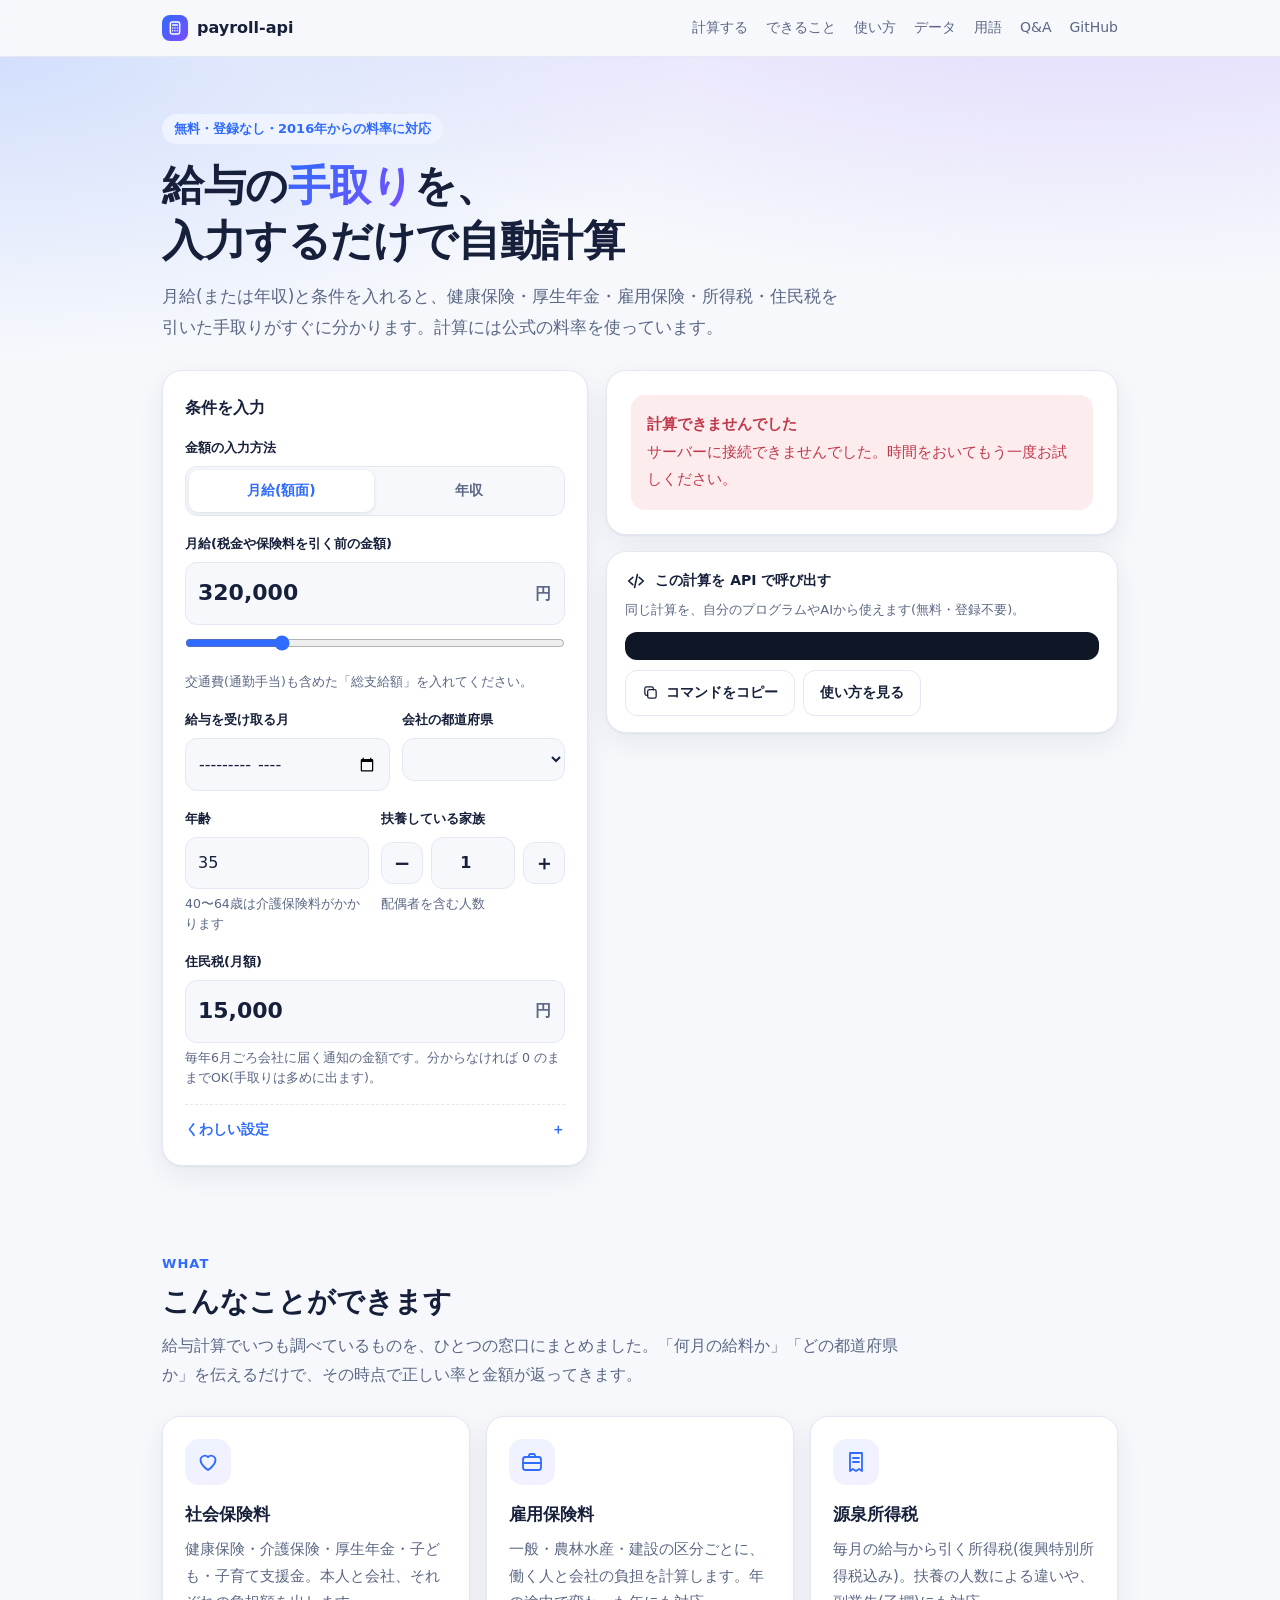
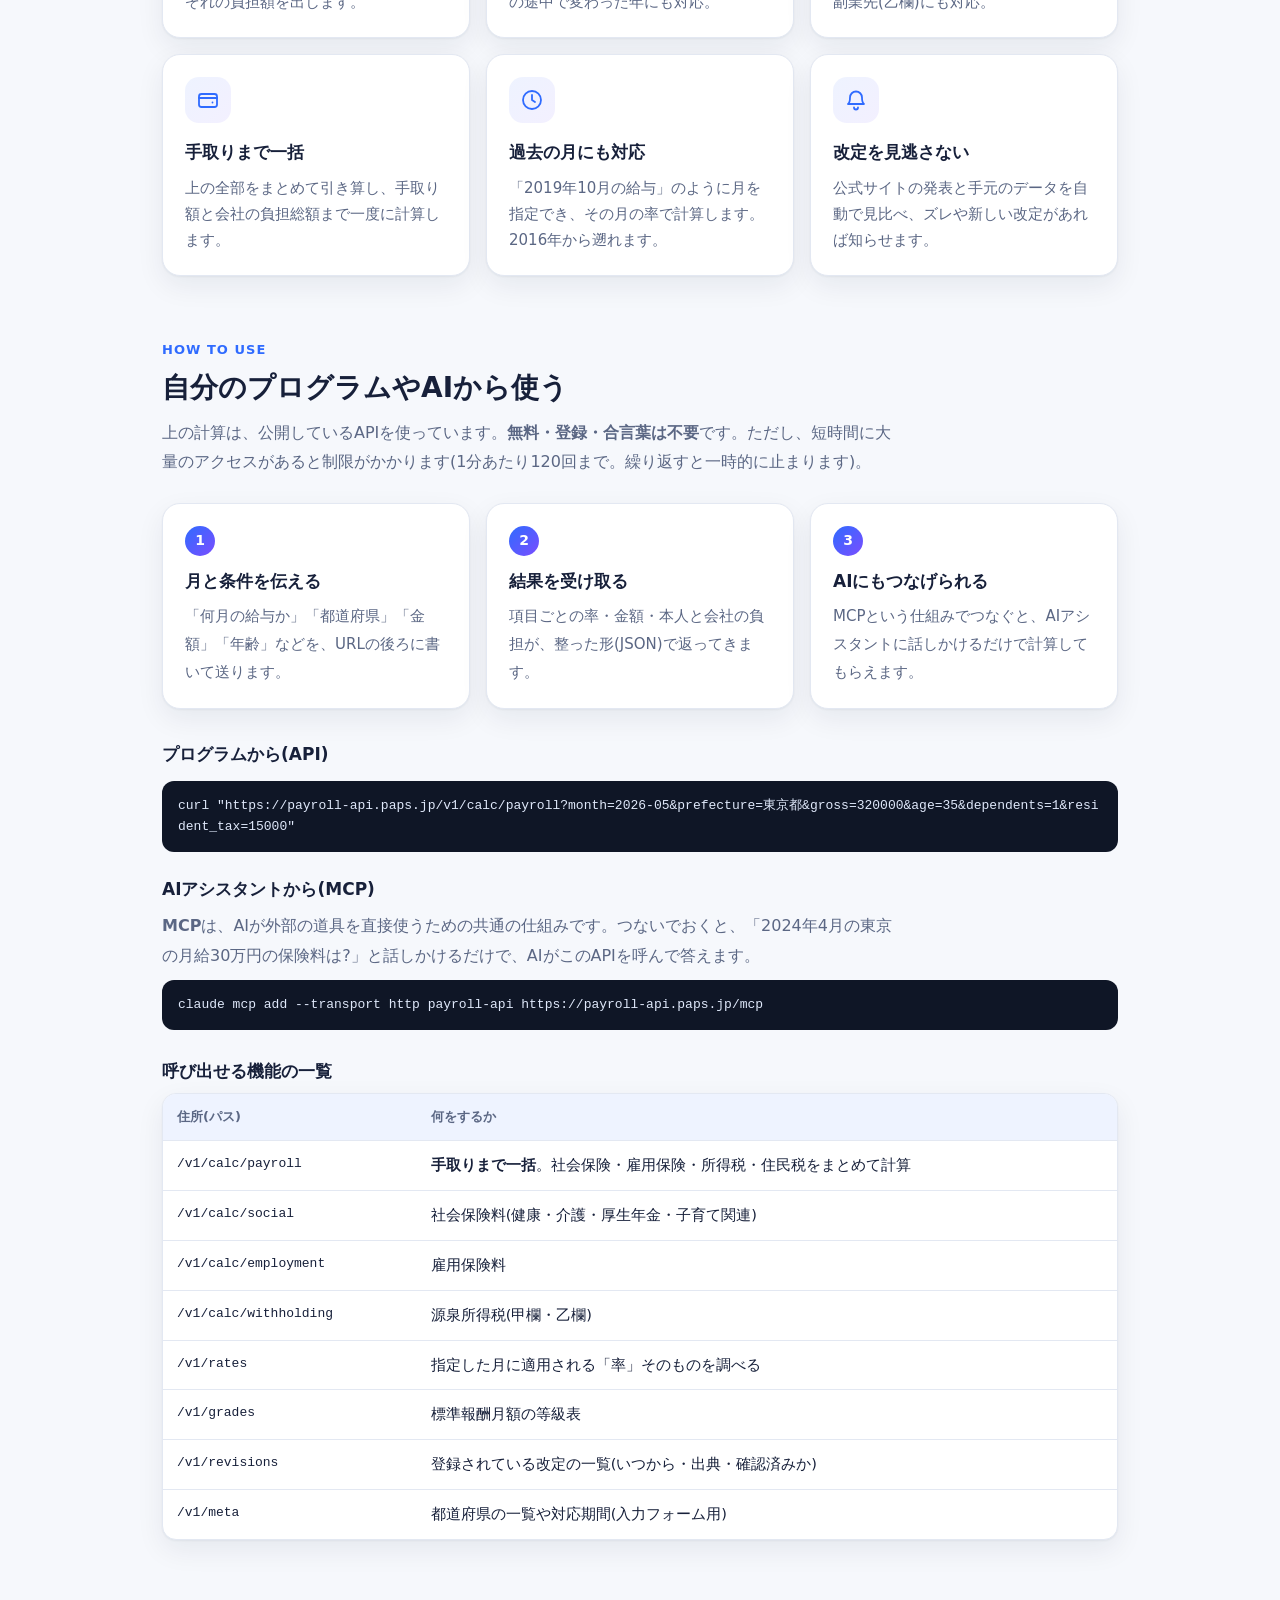
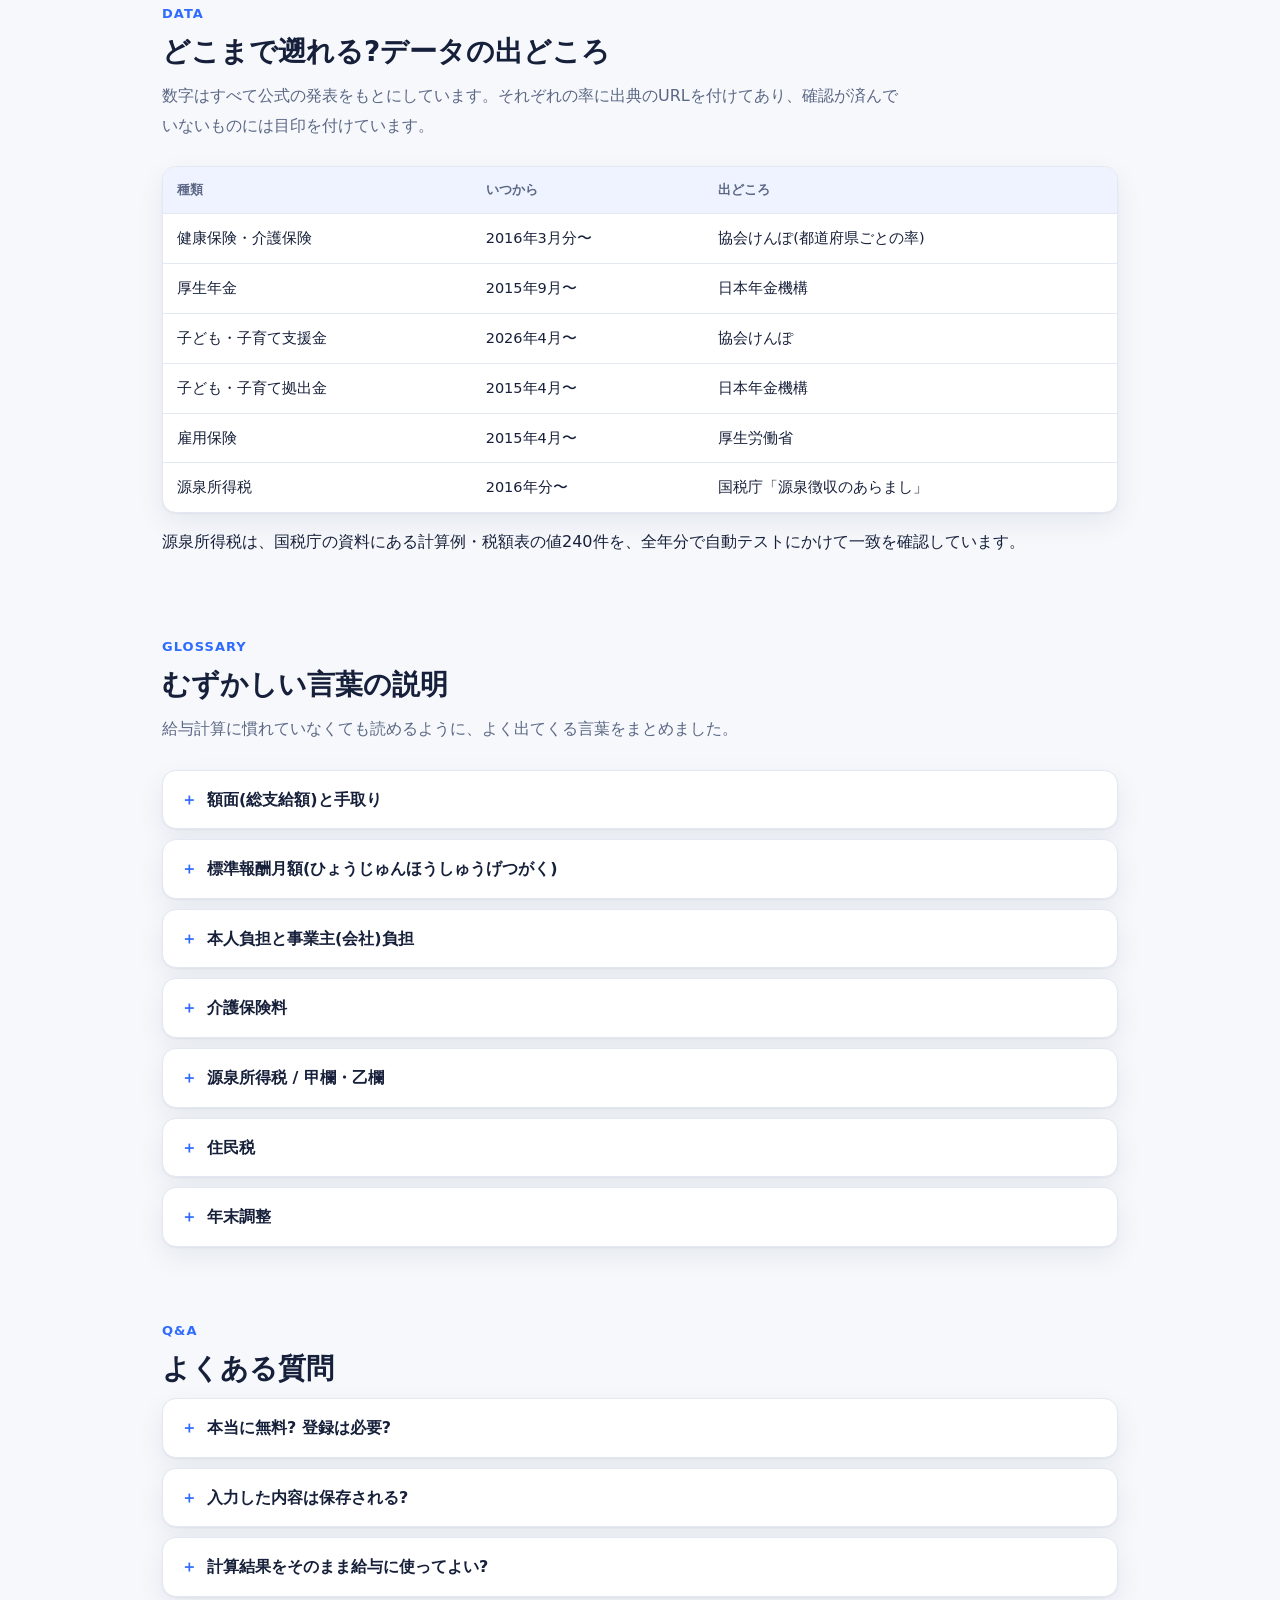
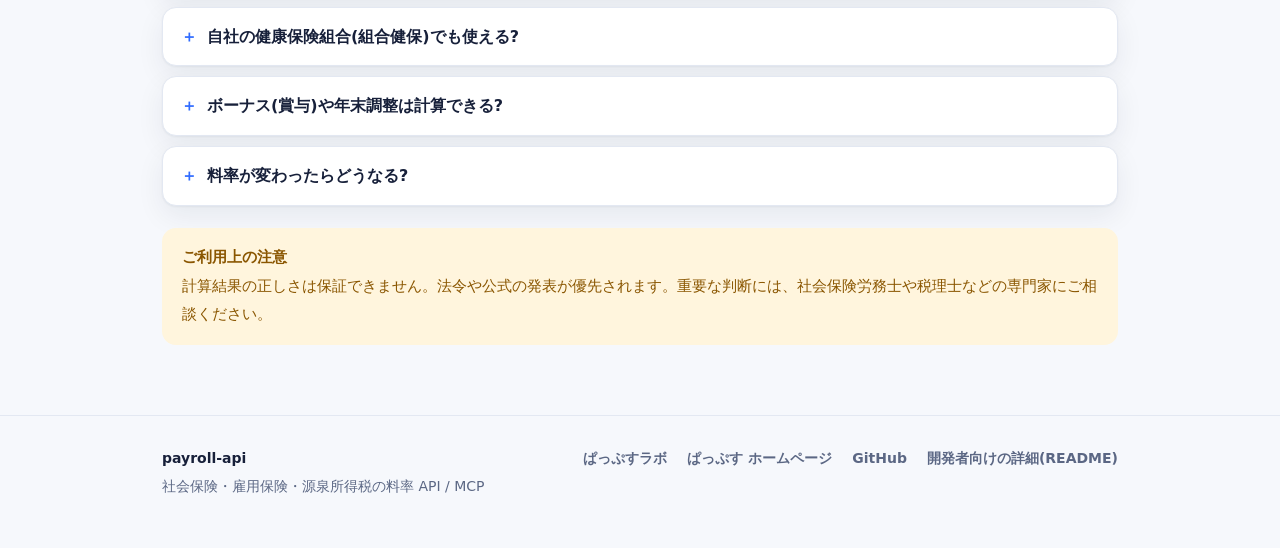
==== commit f733551b: "Add footer links (PAPS-Lab, paps.jp), README screenshots and link-preview metadata" ====
--- a/docs/index.html
+++ b/docs/index.html
@@ -4,6 +4,12 @@
 <meta charset="utf-8">
 <meta name="viewport" content="width=device-width, initial-scale=1">
 <title>payroll-api — 給与の手取りを、正しい率で自動計算</title>
+<meta property="og:type" content="website">
+<meta property="og:title" content="payroll-api — 給与の手取りを、正しい率で自動計算">
+<meta property="og:description" content="月給や年収を入力するだけで、社会保険料・雇用保険料・所得税を引いた手取りを自動計算。2016年からの料率に対応。">
+<meta property="og:url" content="https://paps-jp.github.io/payroll-api/">
+<meta property="og:image" content="https://paps-jp.github.io/payroll-api/images/calculator-result.jpg">
+<meta name="twitter:card" content="summary_large_image">
 <meta name="description" content="月給や年収を入力するだけで、社会保険料・雇用保険料・所得税を引いた手取りを自動計算。2016年からの料率に対応。プログラムやAIから使えるAPI付き。">
 <style>
 :root{
@@ -143,7 +149,12 @@
 .note{background:var(--warnbg);color:var(--warn);border-radius:14px;padding:16px 20px;font-size:15px}
 .note b{display:block;margin-bottom:2px}
 footer{margin-top:64px;border-top:1px solid var(--line);padding:30px 0 48px;color:var(--mut);font-size:14px}
-footer .wrap{display:flex;flex-wrap:wrap;gap:8px 24px;justify-content:space-between}
+footer .wrap{display:flex;flex-wrap:wrap;gap:14px 32px;justify-content:space-between;align-items:flex-start}
+.f-main{display:flex;flex-direction:column;gap:2px}
+.f-name{font-weight:800;color:var(--fg)}
+.f-links{display:flex;flex-wrap:wrap;gap:8px 20px}
+.f-links a{color:var(--mut);text-decoration:none;font-weight:600}
+.f-links a:hover{color:var(--brand)}
 @media (max-width:560px){.hero{padding-top:36px}h2.t{font-size:24px}.bar nav{gap:14px}.form,.res-top{padding-left:18px;padding-right:18px}.rows,.legend,.foot{padding-left:18px;padding-right:18px}.stack,.co{margin-left:18px;margin-right:18px}}
 </style>
 </head>
@@ -327,8 +338,16 @@
 </main>
 
 <footer><div class="wrap">
-  <span>payroll-api · 社会保険・雇用保険・源泉所得税の料率 API / MCP</span>
-  <span><a href="https://github.com/paps-jp/payroll-api">GitHub</a> · <a href="https://github.com/paps-jp/payroll-api#readme">開発者向けの詳細(README)</a></span>
+  <div class="f-main">
+    <span class="f-name">payroll-api</span>
+    <span>社会保険・雇用保険・源泉所得税の料率 API / MCP</span>
+  </div>
+  <nav class="f-links" aria-label="関連リンク">
+    <a href="https://paps-jp.github.io/">ぱっぷすラボ</a>
+    <a href="https://www.paps.jp">ぱっぷす ホームページ</a>
+    <a href="https://github.com/paps-jp/payroll-api">GitHub</a>
+    <a href="https://github.com/paps-jp/payroll-api#readme">開発者向けの詳細(README)</a>
+  </nav>
 </div></footer>
 
 <script>
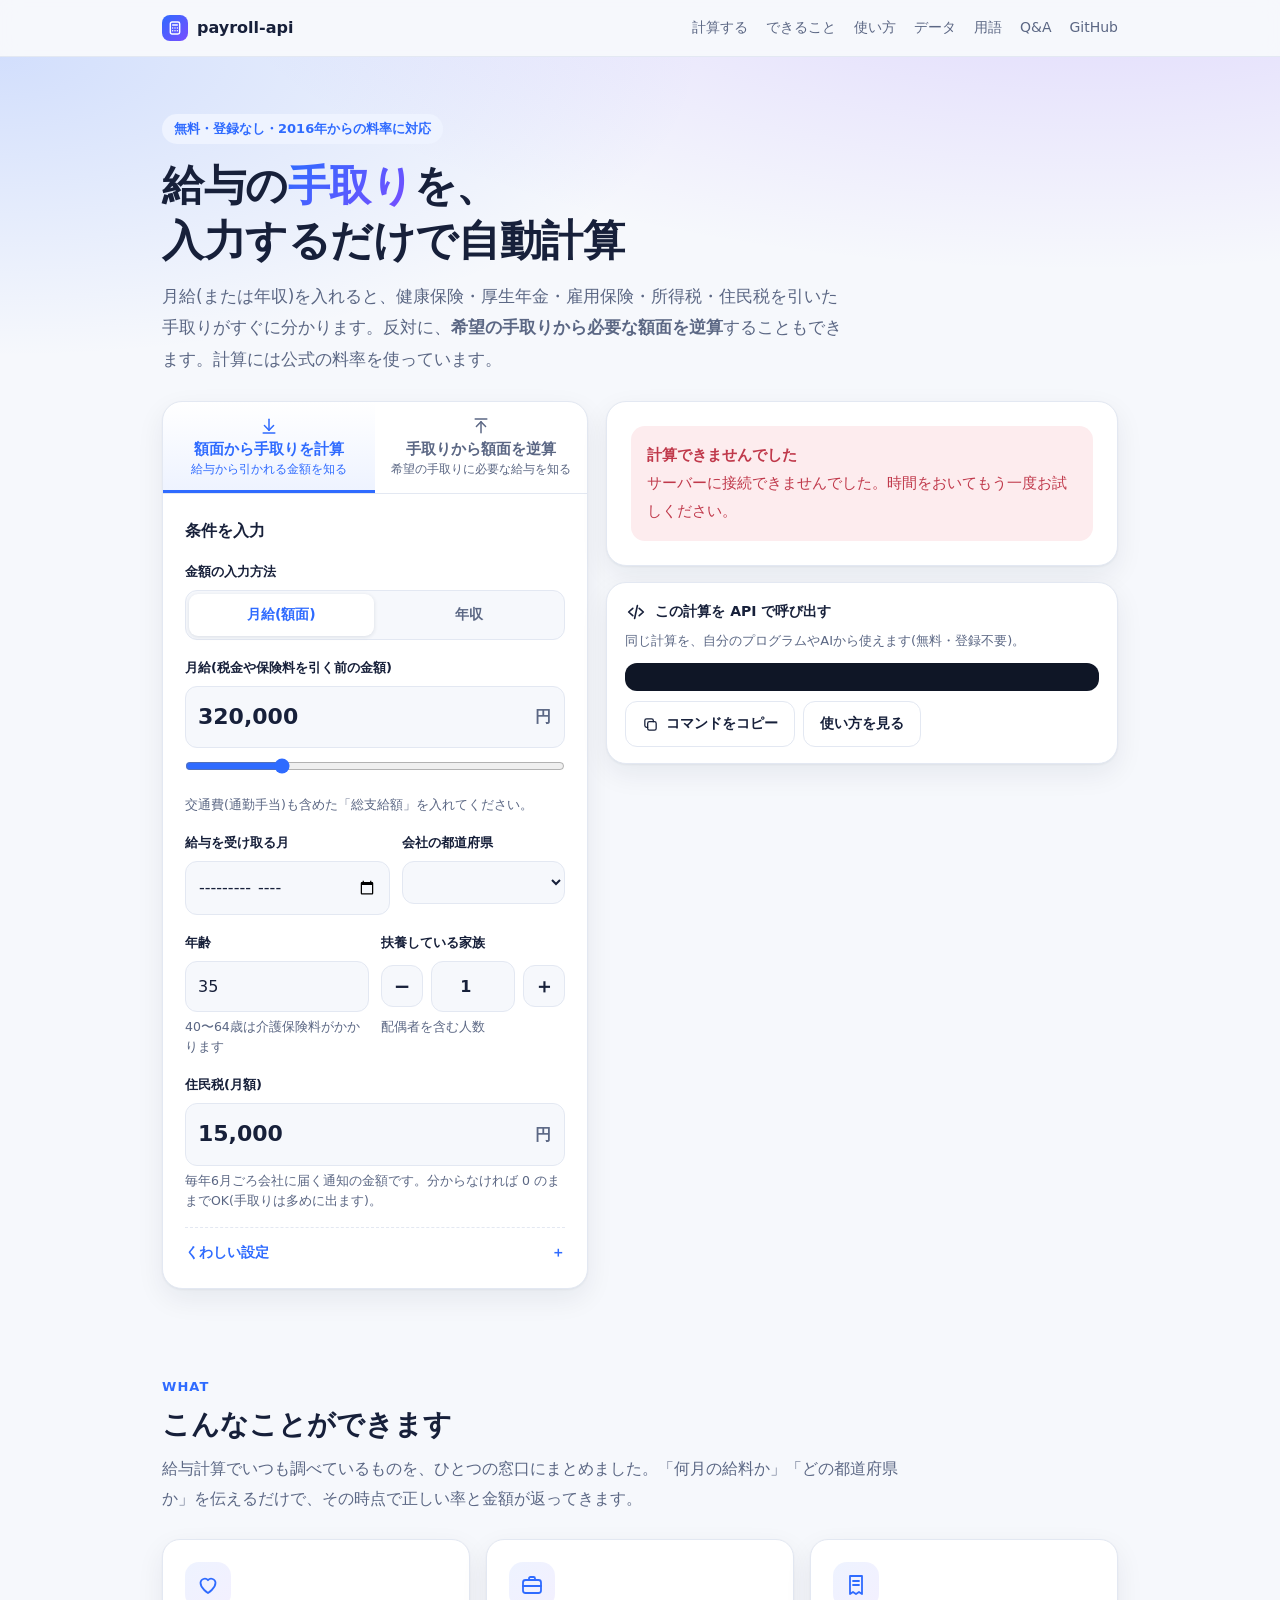
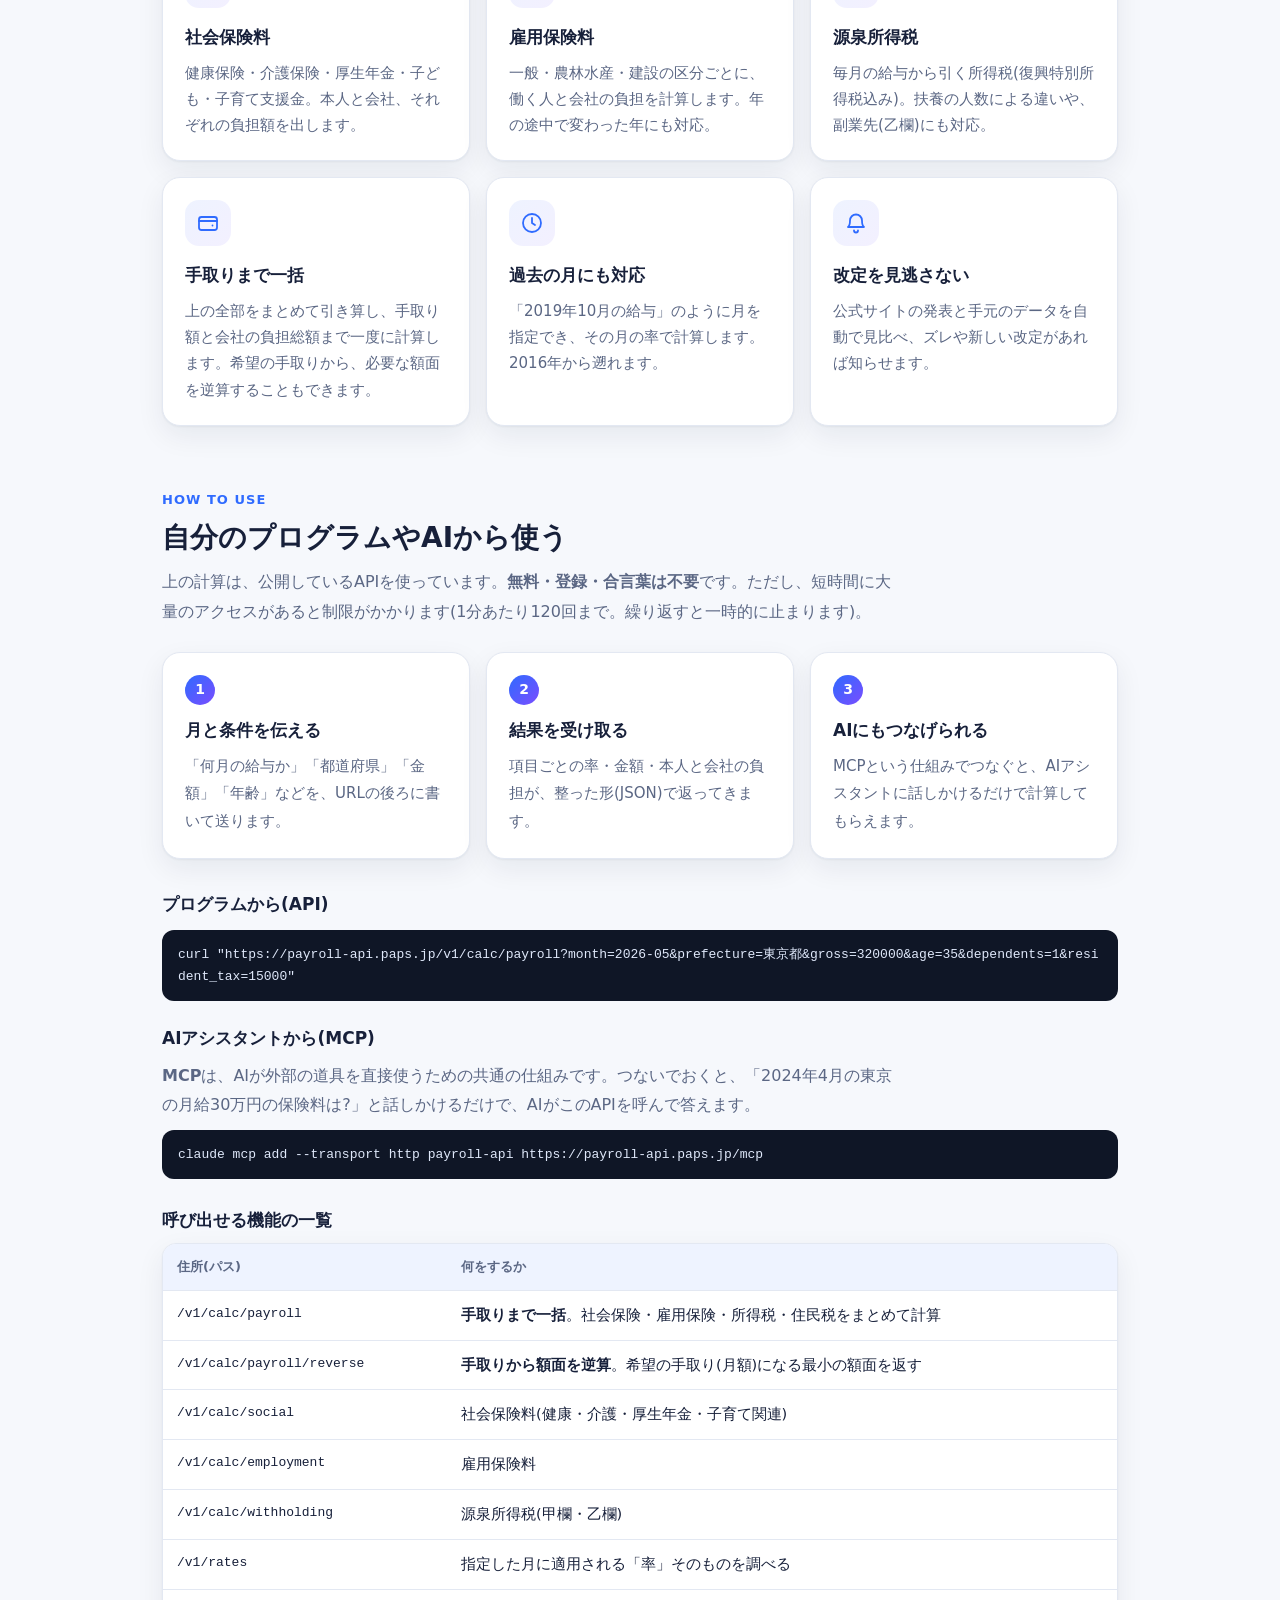
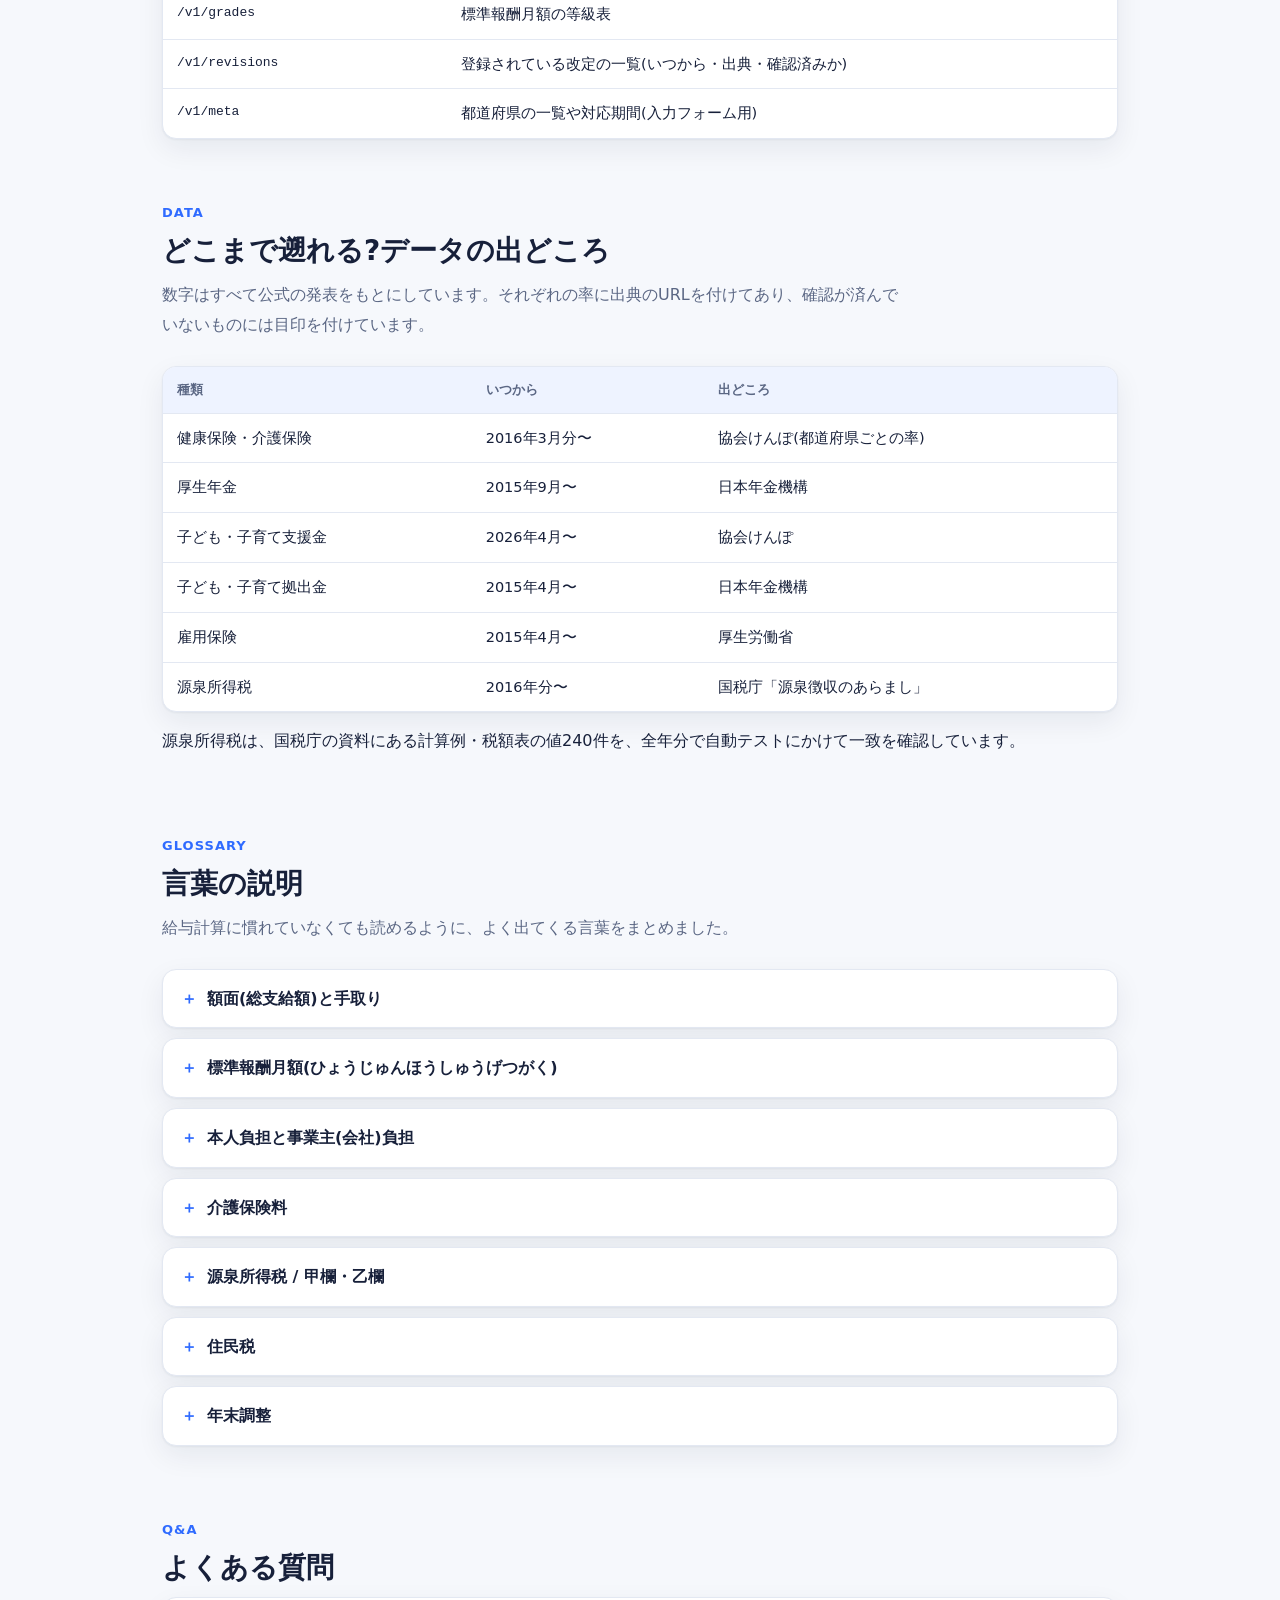
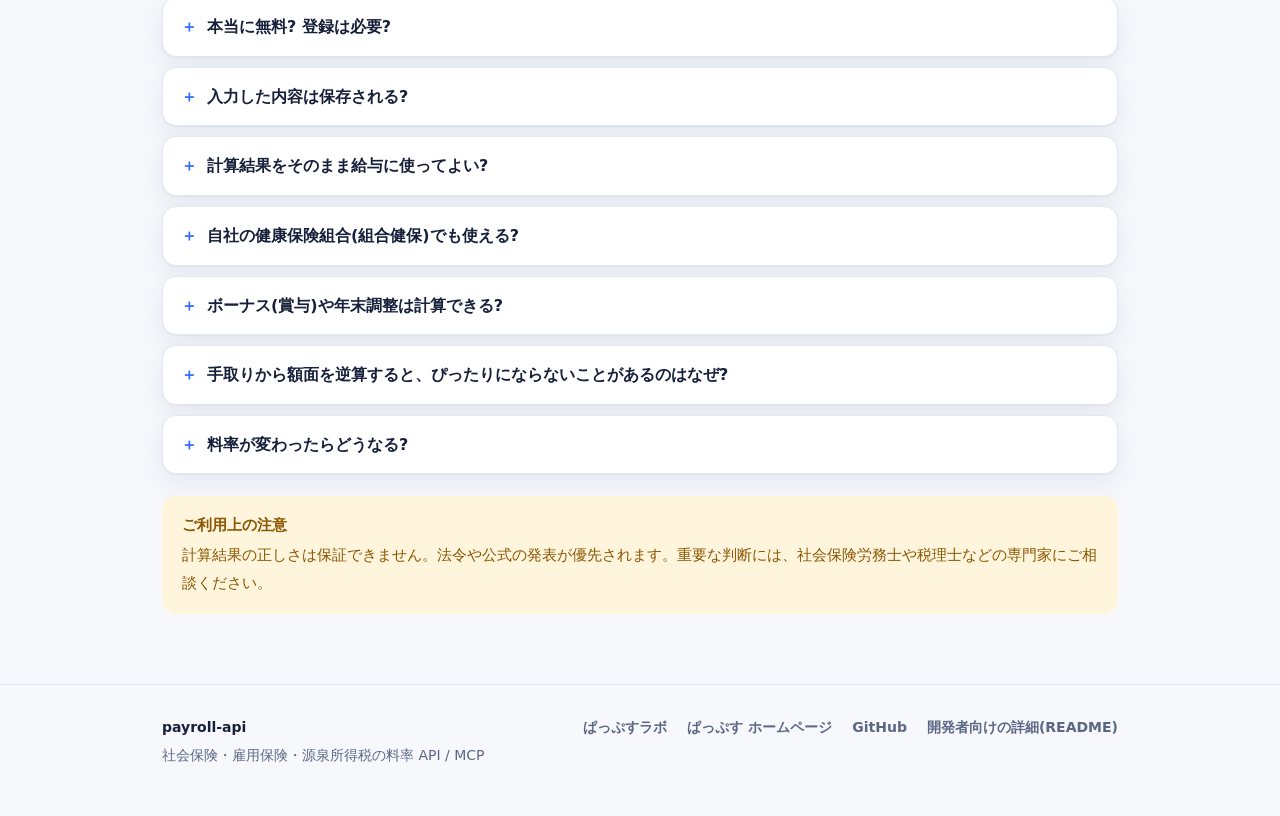
==== commit 521a9909: "Add reverse calculation (take-home -> gross) with tabs, citations of official sources, rename glossa" ====
--- a/docs/index.html
+++ b/docs/index.html
@@ -56,7 +56,14 @@
 .calc{display:grid;grid-template-columns:minmax(0,5fr) minmax(0,6fr);gap:18px;margin-top:26px;align-items:start}
 @media (max-width:860px){.calc{grid-template-columns:1fr}}
 .panel{background:var(--surface);border:1px solid var(--line);border-radius:20px;box-shadow:var(--shadow)}
-.form{padding:22px}
+.form{padding:0;overflow:hidden}
+.fbody{padding:22px}
+.tabs{display:grid;grid-template-columns:1fr 1fr;border-bottom:1px solid var(--line)}
+.tabs button{font:inherit;border:0;background:none;padding:14px 10px 12px;cursor:pointer;color:var(--mut);font-weight:800;font-size:15px;border-bottom:3px solid transparent;line-height:1.4;display:flex;flex-direction:column;align-items:center;gap:1px}
+.tabs button small{font-weight:500;font-size:12px}
+.tabs button:hover{color:var(--fg)}
+.tabs button[aria-selected=true]{color:var(--brand);border-bottom-color:var(--brand);background:linear-gradient(180deg,transparent,var(--soft))}
+.tabs .i{width:20px;height:20px;margin-bottom:2px}
 .form h2{font-size:16px;margin:0 0 14px}
 .f{margin-bottom:16px}
 .f label,.f .lb{display:block;font-size:13px;font-weight:700;margin-bottom:6px}
@@ -113,6 +120,22 @@
 .btn:hover{border-color:var(--brand);color:var(--brand)}
 .btn .i{width:17px;height:17px}
 .btn.p{background:linear-gradient(135deg,var(--brand),var(--brand2));color:#fff;border:0}
+.cite{display:inline-grid;place-items:center;min-width:17px;height:17px;padding:0 5px;margin-left:6px;border-radius:999px;background:var(--soft);color:var(--brand);font-size:11px;font-weight:800;line-height:1;text-decoration:none;vertical-align:2px;border:1px solid color-mix(in srgb,var(--brand) 28%,transparent);font-variant-numeric:tabular-nums}
+.cite:hover{background:var(--brand);color:#fff;border-color:var(--brand)}
+.refs{padding:8px 24px 4px}
+.refs h4{margin:10px 0 4px;font-size:14px;display:flex;align-items:center;gap:8px}
+.refs h4 .i{width:18px;height:18px;color:var(--brand)}
+.refs .lead2{margin:0 0 10px;color:var(--mut);font-size:12.5px;line-height:1.6}
+.refs-grid{display:grid;grid-template-columns:repeat(auto-fit,minmax(min(230px,100%),1fr));gap:10px}
+.src{display:flex;gap:10px;padding:11px 12px;border:1px solid var(--line);border-radius:14px;text-decoration:none;color:var(--fg);background:var(--surface);transition:border-color .15s,box-shadow .15s}
+.src:hover{border-color:var(--brand);box-shadow:0 3px 12px rgba(47,107,255,.14)}
+.src .num{flex:none;width:22px;height:22px;border-radius:50%;background:linear-gradient(135deg,var(--brand),var(--brand2));color:#fff;display:grid;place-items:center;font-size:12px;font-weight:800}
+.src .b{min-width:0;flex:1}
+.src .b b{display:block;font-size:13.5px;line-height:1.5}
+.src .b small{display:block;color:var(--mut);font-size:12px;line-height:1.55;overflow-wrap:anywhere}
+.src .b .host{display:flex;align-items:center;gap:5px;margin-top:3px;color:var(--brand);font-weight:600}
+.src .b .host .i{width:13px;height:13px}
+.src .chk{display:inline-block;margin-left:6px;font-size:11px;font-weight:700;color:var(--warn);background:var(--warnbg);border-radius:999px;padding:0 7px}
 .err{margin:24px;padding:16px;border-radius:14px;background:var(--errbg);color:var(--err);font-size:15px}
 .apibox{margin-top:16px;padding:16px 18px}
 .apibox h3{margin:0 0 4px;font-size:14px;display:flex;align-items:center;gap:8px}
@@ -155,7 +178,7 @@
 .f-links{display:flex;flex-wrap:wrap;gap:8px 20px}
 .f-links a{color:var(--mut);text-decoration:none;font-weight:600}
 .f-links a:hover{color:var(--brand)}
-@media (max-width:560px){.hero{padding-top:36px}h2.t{font-size:24px}.bar nav{gap:14px}.form,.res-top{padding-left:18px;padding-right:18px}.rows,.legend,.foot{padding-left:18px;padding-right:18px}.stack,.co{margin-left:18px;margin-right:18px}}
+@media (max-width:560px){.refs{padding-left:18px;padding-right:18px}.hero{padding-top:36px}h2.t{font-size:24px}.bar nav{gap:14px}.fbody,.res-top{padding-left:18px;padding-right:18px}.rows,.legend,.foot{padding-left:18px;padding-right:18px}.stack,.co{margin-left:18px;margin-right:18px}}
 </style>
 </head>
 <body>
@@ -171,6 +194,10 @@
   <symbol id="i-bell" viewBox="0 0 24 24"><path d="M6 9.5a6 6 0 1 1 12 0c0 5 2 6.5 2 6.5H4s2-1.500 2-6.500z"/><path d="M10 19.5a2 2 0 0 0 4 0"/></symbol>
   <symbol id="i-link" viewBox="0 0 24 24"><path d="M10 14a4 4 0 0 0 5.700 0l3-3a4 4 0 0 0-5.700-5.700l-1 1"/><path d="M14 10a4 4 0 0 0-5.700 0l-3 3a4 4 0 0 0 5.700 5.700l1-1"/></symbol>
   <symbol id="i-code" viewBox="0 0 24 24"><path d="M8.500 8 4 12l4.500 4"/><path d="m15.500 8 4.500 4-4.500 4"/><path d="m13.500 5-3 14"/></symbol>
+  <symbol id="i-down" viewBox="0 0 24 24"><path d="M12 4v13"/><path d="m6.500 11.500 5.500 5.500 5.500-5.500"/><path d="M5 20.500h14"/></symbol>
+  <symbol id="i-up" viewBox="0 0 24 24"><path d="M12 20V7"/><path d="m6.500 12.500 5.500-5.500 5.500 5.500"/><path d="M5 3.500h14"/></symbol>
+  <symbol id="i-book" viewBox="0 0 24 24"><path d="M4 5.500A1.500 1.500 0 0 1 5.500 4H11v15H5.500A1.500 1.500 0 0 0 4 20.500z"/><path d="M20 5.500A1.500 1.500 0 0 0 18.500 4H13v15h5.500a1.500 1.500 0 0 1 1.500 1.500z"/></symbol>
+  <symbol id="i-ext" viewBox="0 0 24 24"><path d="M14 4h6v6"/><path d="m20 4-9 9"/><path d="M18 14v4.500a1.500 1.500 0 0 1-1.500 1.500h-11A1.500 1.500 0 0 1 4 18.500v-11A1.500 1.500 0 0 1 5.500 6H10"/></symbol>
   <symbol id="i-copy" viewBox="0 0 24 24"><rect x="8" y="8" width="12" height="12" rx="2.500"/><path d="M16 8V6.500A2.500 2.500 0 0 0 13.500 4h-7A2.500 2.500 0 0 0 4 6.500v7A2.500 2.500 0 0 0 6.500 16H8"/></symbol>
 </svg>
 
@@ -182,12 +209,17 @@
 <header class="hero" id="top"><div class="wrap">
   <span class="pill">無料・登録なし・2016年からの料率に対応</span>
   <h1>給与の<em>手取り</em>を、<br>入力するだけで自動計算</h1>
-  <p class="lead">月給(または年収)と条件を入れると、健康保険・厚生年金・雇用保険・所得税・住民税を引いた手取りがすぐに分かります。計算には公式の料率を使っています。</p>
+  <p class="lead">月給(または年収)を入れると、健康保険・厚生年金・雇用保険・所得税・住民税を引いた手取りがすぐに分かります。反対に、<b>希望の手取りから必要な額面を逆算</b>することもできます。計算には公式の料率を使っています。</p>
 
   <div class="calc" id="calc">
     <!-- 入力 -->
     <form class="panel form" id="form" autocomplete="off" onsubmit="return false">
-      <h2>条件を入力</h2>
+      <div class="tabs" role="tablist" aria-label="計算の方向">
+        <button type="button" role="tab" id="tFwd" aria-selected="true"><svg class="i"><use href="#i-down"/></svg>額面から手取りを計算<small>給与から引かれる金額を知る</small></button>
+        <button type="button" role="tab" id="tRev" aria-selected="false"><svg class="i"><use href="#i-up"/></svg>手取りから額面を逆算<small>希望の手取りに必要な給与を知る</small></button>
+      </div>
+      <div class="fbody">
+      <h2 id="formTitle">条件を入力</h2>
 
       <div class="f">
         <span class="lb">金額の入力方法</span>
@@ -231,6 +263,7 @@
           <div class="f"><label for="col">この会社での扱い</label><select id="col"><option value="ko">メインの勤め先</option><option value="otsu">副業・掛け持ち先</option></select></div>
         </div>
       </div></details>
+      </div>
     </form>
 
     <!-- 結果 -->
@@ -256,7 +289,7 @@
     <div class="card"><div class="ico"><svg class="i"><use href="#i-heart"/></svg></div><h3>社会保険料</h3><p>健康保険・介護保険・厚生年金・子ども・子育て支援金。本人と会社、それぞれの負担額を出します。</p></div>
     <div class="card"><div class="ico"><svg class="i"><use href="#i-brief"/></svg></div><h3>雇用保険料</h3><p>一般・農林水産・建設の区分ごとに、働く人と会社の負担を計算します。年の途中で変わった年にも対応。</p></div>
     <div class="card"><div class="ico"><svg class="i"><use href="#i-receipt"/></svg></div><h3>源泉所得税</h3><p>毎月の給与から引く所得税(復興特別所得税込み)。扶養の人数による違いや、副業先(乙欄)にも対応。</p></div>
-    <div class="card"><div class="ico"><svg class="i"><use href="#i-wallet"/></svg></div><h3>手取りまで一括</h3><p>上の全部をまとめて引き算し、手取り額と会社の負担総額まで一度に計算します。</p></div>
+    <div class="card"><div class="ico"><svg class="i"><use href="#i-wallet"/></svg></div><h3>手取りまで一括</h3><p>上の全部をまとめて引き算し、手取り額と会社の負担総額まで一度に計算します。希望の手取りから、必要な額面を逆算することもできます。</p></div>
     <div class="card"><div class="ico"><svg class="i"><use href="#i-clock"/></svg></div><h3>過去の月にも対応</h3><p>「2019年10月の給与」のように月を指定でき、その月の率で計算します。2016年から遡れます。</p></div>
     <div class="card"><div class="ico"><svg class="i"><use href="#i-bell"/></svg></div><h3>改定を見逃さない</h3><p>公式サイトの発表と手元のデータを自動で見比べ、ズレや新しい改定があれば知らせます。</p></div>
   </div>
@@ -283,6 +316,7 @@
   <div class="tw"><table>
     <tr><th>住所(パス)</th><th>何をするか</th></tr>
     <tr><td class="k">/v1/calc/payroll</td><td><b>手取りまで一括</b>。社会保険・雇用保険・所得税・住民税をまとめて計算</td></tr>
+    <tr><td class="k">/v1/calc/payroll/reverse</td><td><b>手取りから額面を逆算</b>。希望の手取り(月額)になる最小の額面を返す</td></tr>
     <tr><td class="k">/v1/calc/social</td><td>社会保険料(健康・介護・厚生年金・子育て関連)</td></tr>
     <tr><td class="k">/v1/calc/employment</td><td>雇用保険料</td></tr>
     <tr><td class="k">/v1/calc/withholding</td><td>源泉所得税(甲欄・乙欄)</td></tr>
@@ -311,7 +345,7 @@
 
 <section id="words">
   <div class="eyebrow">GLOSSARY</div>
-  <h2 class="t">むずかしい言葉の説明</h2>
+  <h2 class="t">言葉の説明</h2>
   <p class="sub">給与計算に慣れていなくても読めるように、よく出てくる言葉をまとめました。</p>
   <details class="q"><summary>額面(総支給額)と手取り</summary><p><b>額面</b>は、保険料や税金を引く前の給与の合計です(通勤手当も含みます)。<b>手取り</b>は、そこから保険料・税金を引いて、実際に振り込まれる金額です。</p></details>
   <details class="q"><summary>標準報酬月額(ひょうじゅんほうしゅうげつがく)</summary><p>社会保険料を決めるための「ざっくり月給」です。実際の月給を50段階ほどの区分(等級)に当てはめた金額で、保険料はこの金額に率をかけて出します。</p></details>
@@ -330,6 +364,7 @@
   <details class="q"><summary>計算結果をそのまま給与に使ってよい?</summary><p>あくまで<b>目安</b>です。実際の給与計算では、最新の公式資料(協会けんぽ・日本年金機構・厚生労働省・国税庁)でも確認してください。</p></details>
   <details class="q"><summary>自社の健康保険組合(組合健保)でも使える?</summary><p>いいえ。対象は「協会けんぽ」に加入している会社です。組合健保や共済は率が違うため、対象外です。</p></details>
   <details class="q"><summary>ボーナス(賞与)や年末調整は計算できる?</summary><p>まだできません。毎月の給与に対応しています。年収で入力した場合は、ボーナスなしで12か月に均等に割った計算になります。そのほか、産休・育休中の免除、労災保険、日額表も未対応です。</p></details>
+  <details class="q"><summary>手取りから額面を逆算すると、ぴったりにならないことがあるのはなぜ?</summary><p>社会保険料は、給与を「等級」という段階に当てはめて決まるため、額面を少し上げると保険料が一段上がり、手取りがわずかに減る境目があります。そのため、希望の手取りになる額面が複数あったり、ぴったりにならない場合があります。このページでは、<b>希望以上の手取りになる最小の額面</b>を表示します。</p></details>
   <details class="q"><summary>料率が変わったらどうなる?</summary><p>新しい率を「適用開始月つき」で追加するだけで、過去の月は昔の率のまま、新しい月は新しい率で計算されます。公式サイトとの照合は毎週自動で行い、改定を見つけたら知らせます。</p></details>
 
   <div class="note" style="margin-top:22px"><b>ご利用上の注意</b>計算結果の正しさは保証できません。法令や公式の発表が優先されます。重要な判断には、社会保険労務士や税理士などの専門家にご相談ください。</div>
@@ -357,41 +392,65 @@
   const yen = n => Number(n).toLocaleString('ja-JP');
   const num = s => parseInt(String(s).replace(/[^\d]/g, ''), 10) || 0;
   const COLORS = {net:'var(--c-net)', soc:'var(--c-soc)', emp:'var(--c-emp)', tax:'var(--c-tax)', res:'var(--c-res)'};
-  let mode = 'month', ctl = null, timer = null;
-
-  const MODES = {
-    month: {label:'月給(税金や保険料を引く前の金額)', hint:'交通費(通勤手当)も含めた「総支給額」を入れてください。', min:100000, max:1000000, step:10000, chips:[200000,250000,300000,350000,400000,500000]},
-    year:  {label:'年収(税金や保険料を引く前の金額)', hint:'ボーナスも含めた年間の総額です。ボーナスなしで12か月に均等に割って計算します。', min:2000000, max:12000000, step:100000, chips:[3000000,4000000,5000000,6000000,8000000,10000000]},
+  let tab = 'fwd', mode = 'month', ctl = null, timer = null, last = null;
+
+  // 入力欄の文言・スライダー・クイック選択は「どちらのタブか」×「月 or 年」で変わる
+  const CFG = {
+    fwd: {
+      month: {seg:'月給(額面)', label:'月給(税金や保険料を引く前の金額)', hint:'交通費(通勤手当)も含めた「総支給額」を入れてください。', min:100000, max:1000000, step:10000, chips:[200000,250000,300000,350000,400000,500000]},
+      year:  {seg:'年収', label:'年収(税金や保険料を引く前の金額)', hint:'ボーナスも含めた年間の総額です。ボーナスなしで12か月に均等に割って計算します。', min:2000000, max:12000000, step:100000, chips:[3000000,4000000,5000000,6000000,8000000,10000000]},
+    },
+    rev: {
+      month: {seg:'手取り(月額)', label:'希望する手取り(毎月の振込額)', hint:'税金や保険料を引いたあとに、毎月振り込まれてほしい金額を入れてください。', min:100000, max:800000, step:10000, chips:[150000,200000,250000,300000,350000,400000]},
+      year:  {seg:'手取り年収', label:'希望する手取り年収(1年間の振込額の合計)', hint:'ボーナスなしで12か月に均等に割って、必要な額面を逆算します。', min:2000000, max:10000000, step:100000, chips:[3000000,4000000,5000000,6000000,8000000]},
+    },
   };
-  const chipText = v => (v/10000) + '万円';
-
-  function setMode(m, keepValue) {
+  const cfg = () => CFG[tab][mode];
+  const chipText = v => (v / 10000) + '万円';
+
+  function applyCfg() {
+    const c = cfg();
+    $('mMonth').textContent = CFG[tab].month.seg; $('mYear').textContent = CFG[tab].year.seg;
+    $('mMonth').setAttribute('aria-pressed', mode === 'month'); $('mYear').setAttribute('aria-pressed', mode === 'year');
+    $('amtLabel').textContent = c.label; $('amtHint').textContent = c.hint;
+    $('rng').min = c.min; $('rng').max = c.max; $('rng').step = c.step; $('rng').value = num($('amt').value);
+    $('chips').innerHTML = c.chips.map(v => `<button type="button" class="chip" data-v="${v}">${chipText(v)}</button>`).join('');
+    $('tFwd').setAttribute('aria-selected', tab === 'fwd'); $('tRev').setAttribute('aria-selected', tab === 'rev');
+  }
+
+  function setMode(m) { // 月 ⇄ 年 の切り替え(金額は ×12 / ÷12 で引き継ぐ)
     const cur = num($('amt').value);
     mode = m;
-    const c = MODES[m];
-    $('mMonth').setAttribute('aria-pressed', m === 'month');
-    $('mYear').setAttribute('aria-pressed', m === 'year');
-    $('amtLabel').textContent = c.label; $('amtHint').textContent = c.hint;
-    $('rng').min = c.min; $('rng').max = c.max; $('rng').step = c.step;
-    if (!keepValue) $('amt').value = yen(m === 'year' ? Math.round(cur * 12 / 100000) * 100000 : Math.round(cur / 12 / 10000) * 10000);
-    $('rng').value = num($('amt').value);
-    $('chips').innerHTML = c.chips.map(v => `<button type="button" class="chip" data-v="${v}">${chipText(v)}</button>`).join('');
-  }
+    $('amt').value = yen(m === 'year' ? Math.round(cur * 12 / 100000) * 100000 : Math.round(cur / 12 / 10000) * 10000);
+    applyCfg();
+  }
+
+  function setTab(t) { // 額面→手取り ⇄ 手取り→額面(直前の計算結果の値を引き継ぐ)
+    if (t === tab) return;
+    tab = t;
+    if (last) {
+      const v = t === 'rev' ? last.net : last.gross;
+      $('amt').value = yen(mode === 'year' ? Math.round(v * 12 / 100000) * 100000 : Math.round(v / 10000) * 10000);
+    }
+    applyCfg();
+  }
+
+  const endpoint = () => tab === 'rev' ? '/v1/calc/payroll/reverse' : '/v1/calc/payroll';
 
   function params() {
     const a = num($('amt').value);
-    const gross = mode === 'year' ? Math.round(a / 12) : a;
-    return {
-      month: $('month').value, prefecture: $('pref').value, gross, age: num($('age').value),
-      dependents: num($('dep').value), resident_tax: num($('res').value),
-      non_taxable_commute: Math.min(num($('com').value), gross),
-      industry: $('ind').value, column: $('col').value,
-    };
+    const monthly = mode === 'year' ? Math.round(a / 12) : a;
+    const p = {month: $('month').value, prefecture: $('pref').value};
+    if (tab === 'rev') p.net = monthly; else p.gross = monthly;
+    p.age = num($('age').value); p.dependents = num($('dep').value); p.resident_tax = num($('res').value);
+    p.non_taxable_commute = tab === 'rev' ? num($('com').value) : Math.min(num($('com').value), monthly);
+    p.industry = $('ind').value; p.column = $('col').value;
+    return p;
   }
   const qs = p => Object.entries(p).map(([k, v]) => k + '=' + encodeURIComponent(v)).join('&');
 
   function share() {
-    const s = {m:$('month').value, p:$('pref').value, mode, a:num($('amt').value), age:num($('age').value), d:num($('dep').value),
+    const s = {t:tab, m:$('month').value, p:$('pref').value, mode, a:num($('amt').value), age:num($('age').value), d:num($('dep').value),
                r:num($('res').value), c:num($('com').value), i:$('ind').value, k:$('col').value};
     history.replaceState(null, '', '#' + qs(s));
   }
@@ -401,21 +460,31 @@
     const now = new Date();
     $('month').value = g('m', now.getFullYear() + '-' + String(now.getMonth() + 1).padStart(2, '0'));
     if (h.has('p')) $('pref').value = h.get('p');
-    setMode(g('mode', 'month'), true);
-    $('amt').value = yen(num(g('a', 320000)));
-    $('rng').value = num($('amt').value);
+    tab = g('t', 'fwd') === 'rev' ? 'rev' : 'fwd';
+    mode = g('mode', 'month') === 'year' ? 'year' : 'month';
+    const dflt = tab === 'rev' ? 250000 : 320000;
+    $('amt').value = yen(num(g('a', mode === 'year' ? dflt * 12 : dflt)));
     $('age').value = g('age', 35); $('dep').value = g('d', 1);
     $('res').value = yen(num(g('r', 15000))); $('com').value = yen(num(g('c', 10000)));
     if (h.has('i')) $('ind').value = h.get('i'); if (h.has('k')) $('col').value = h.get('k');
-    setMode(mode, true);
+    applyCfg();
   }
 
   function row(cls, color, name, note, val) {
     return `<div class="r ${cls}">${color ? `<span class="dot" style="--c:${color}"></span>` : ''}<span class="n">${name}${note ? `<small>${note}</small>` : ''}</span><span class="v">${val}</span></div>`;
   }
 
-  function render(r, p) {
+  function render(data, p) {
+    const rev = tab === 'rev';
+    const r = rev ? data.payroll : data;
     const gross = r.gross, net = r.net_pay;
+    last = {gross, net};
+    // 参考文献: 同じ公式ページは1つにまとめて番号を振る(Google の AI 回答の出典のように)
+    const esc = t => String(t).replace(/[&<>"']/g, c => ({'&':'&amp;','<':'&lt;','>':'&gt;','"':'&quot;',"'":'&#39;'}[c]));
+    const srcs = r.sources || [], idx = {}, refs = [];
+    srcs.forEach(x => { if (!(x.url in idx)) { idx[x.url] = refs.length + 1; refs.push({url: x.url, publisher: x.publisher, host: x.host, items: []}); } refs[idx[x.url] - 1].items.push(x); });
+    const cite = key => { const x = srcs.find(y => y.key === key); return x && x.url ? `<a class="cite" href="${esc(x.url)}" target="_blank" rel="noopener" title="${esc(x.publisher + ':' + x.title)}" aria-label="出典${idx[x.url]}">${idx[x.url]}</a>` : ''; };
+    const KEY = {'健康保険':'health','介護保険':'care','子ども・子育て支援金':'child_support','厚生年金':'pension'};
     const soc = r.social_insurance_worker, emp = r.employment_insurance_worker, tax = r.withholding.tax, res = r.resident_tax;
     const pct = v => (gross ? v / gross * 100 : 0);
     const seg = [[net,'net','手取り'],[soc,'soc','社会保険料'],[emp,'emp','雇用保険料'],[tax,'tax','所得税'],[res,'res','住民税']];
@@ -423,29 +492,45 @@
     const legend = seg.map(([v,k,t]) => `<span style="--c:${COLORS[k]}">${t}</span>`).join('');
 
     let subs = '';
-    (r.social ? r.social.items : []).filter(i => i.worker > 0).forEach(i => {
-      subs += row('subr', '', i.name, '', yen(i.worker) + '円');
-    });
-    const yearNote = mode === 'year' ? `年収 ${yen(num($('amt').value))}円 ÷ 12 = 月 ${yen(gross)}円で計算` : '';
+    (r.social ? r.social.items : []).filter(i => i.worker > 0).forEach(i => { subs += row('subr', '', i.name + cite(KEY[i.name]), '', yen(i.worker) + '円'); });
+    const a = num($('amt').value);
+    const yearNote = mode === 'year'
+      ? (rev ? `手取り年収 ${yen(a)}円 ÷ 12 = 月 ${yen(p.net)}円から逆算` : `年収 ${yen(a)}円 ÷ 12 = 月 ${yen(gross)}円で計算`) : '';
     const rows =
       row('', COLORS.net, '手取り', '実際に振り込まれる金額', yen(net) + '円') +
       row('', COLORS.soc, '社会保険料(本人分)', r.social && r.social.care_applies ? '介護保険を含む(40〜64歳)' : '健康保険・厚生年金など', yen(soc) + '円') + subs +
-      row('', COLORS.emp, '雇用保険料(本人分)', r.employment ? '給与の ' + (r.employment.worker.per_mille / 10) + '%' : '', yen(emp) + '円') +
-      row('', COLORS.tax, '所得税(源泉徴収)', '社会保険料などを引いた ' + yen(r.amount_after_social_insurance) + '円が対象', yen(tax) + '円') +
+      row('', COLORS.emp, '雇用保険料(本人分)' + cite('employment'), r.employment ? '給与の ' + (r.employment.worker.per_mille / 10) + '%' : '', yen(emp) + '円') +
+      row('', COLORS.tax, '所得税(源泉徴収)' + cite('withholding'), '社会保険料などを引いた ' + yen(r.amount_after_social_insurance) + '円が対象', yen(tax) + '円') +
       row('', COLORS.res, '住民税', res ? '入力いただいた金額' : '未入力(0円で計算)', yen(res) + '円') +
       row('tot', '', '総支給額(額面)', yearNote, yen(gross) + '円');
 
     const burden = r.employer_insurance_burden;
     const unv = ((r.social && r.social.unverified_rate_kinds) || []).filter(k => k !== 'grade_table');
     const warn = unv.length ? '・一部の率は公式での再確認中です' : '';
+    const ym = p.month.replace('-', '年') + '月';
+    const top = rev
+      ? `<small>${ym} · 手取り ${yen(p.net)}円 にするために必要な額面(月額)</small>
+        <div class="net">${yen(gross)}<small>円</small></div>
+        <div class="rate-line">年収の目安 約${yen(gross * 12)}円(ボーナスなし) · 手取りは額面の <b>${pct(net).toFixed(1)}%</b></div>`
+      : `<small>${ym}の手取り${mode === 'year' ? '(月額)' : ''}</small>
+        <div class="net">${yen(net)}<small>円</small></div>
+        <div class="rate-line">額面の <b>${pct(net).toFixed(1)}%</b> · 年間の目安 約${yen(net * 12)}円(ボーナスなし)</div>`;
+    const inexact = rev && !data.exact
+      ? `<div class="co" style="margin-bottom:6px"><b>手取りは希望額ぴったりにならず、${yen(net)}円になります。</b> 社会保険料が等級の段階で変わるため、希望額以上になる最小の額面を表示しています。</div>` : '';
+    const refsHtml = refs.length ? `<div class="refs"><h4><svg class="i"><use href="#i-book"/></svg>参考にした公式情報</h4>
+        <p class="lead2">この計算で使った率の出どころです。番号をクリックすると公式ページが開きます。</p>
+        <div class="refs-grid">${refs.map((f, n) => `<a class="src" href="${esc(f.url)}" target="_blank" rel="noopener">
+          <span class="num">${n + 1}</span><span class="b"><b>${esc(f.publisher)}${f.items.some(x => !x.verified) ? '<span class="chk">確認中</span>' : ''}</b>
+          ${f.items.map(x => `<small>${esc(x.title)}</small>`).join('')}
+          <small class="host"><svg class="i"><use href="#i-ext"/></svg>${esc(f.host)}</small></span></a>`).join('')}</div></div>` : '';
     $('result').innerHTML = `
-      <div class="res-top"><small>${p.month.replace('-', '年')}月の手取り${mode === 'year' ? '(月額)' : ''}</small>
-        <div class="net">${yen(net)}<small>円</small></div>
-        <div class="rate-line">額面の <b>${pct(net).toFixed(1)}%</b> · 年間の目安 約${yen(net * 12)}円(ボーナスなし)</div></div>
+      <div class="res-top">${top}</div>
       <div class="stack" role="img" aria-label="額面の内訳">${bar}</div>
       <div class="legend">${legend}</div>
       <div class="rows">${rows}</div>
-      <div class="co"><b>会社の負担は、これとは別に ${yen(burden)}円。</b> 会社は社会保険料・雇用保険料を負担しています。会社が実際に払う人件費は「額面 + この金額」で <b>${yen(gross + burden)}円</b> です。</div>
+      ${inexact}
+      <div class="co"><b>会社の負担は、これとは別に ${yen(burden)}円。</b> 会社は社会保険料・雇用保険料を負担しています。会社が実際に払う人件費は「額面 + この金額」で <b>${yen(gross + burden)}円</b> です。${cite('child_contribution') ? `子ども・子育て拠出金は会社だけが負担します${cite('child_contribution')}。` : ''}</div>
+      ${refsHtml}
       <div class="foot"><span>計算結果は目安です${warn}。</span><button class="btn" id="cpLink" type="button"><svg class="i"><use href="#i-link"/></svg>この条件のリンクをコピー</button></div>`;
     $('cpLink').onclick = e => copy(location.href, e.currentTarget, 'リンクをコピーしました');
   }
@@ -456,15 +541,15 @@
 
   async function run() {
     const p = params();
-    $('curl').firstChild.textContent = `curl "${API}/v1/calc/payroll?${qs(p)}"`;
+    $('curl').firstChild.textContent = `curl "${API}${endpoint()}?${qs(p)}"`;
     share();
-    if (!p.gross) { showError('金額を入力してください。'); return; }
+    if (!(p.gross || p.net)) { showError('金額を入力してください。'); return; }
     if (p.month && p.month < $('month').min) { showError(($('month').min.replace('-', '年')) + '月より前のデータはありません。それ以降の月を選んでください。'); return; }
     if (ctl) ctl.abort();
     ctl = new AbortController();
     $('result').classList.add('loading');
     try {
-      const resp = await fetch(`${API}/v1/calc/payroll?${qs(p)}`, {signal: ctl.signal});
+      const resp = await fetch(`${API}${endpoint()}?${qs(p)}`, {signal: ctl.signal});
       const data = await resp.json().catch(() => ({}));
       if (resp.status === 429) return showError(data.error || 'アクセスが多すぎます。しばらく待ってからお試しください。');
       if (!resp.ok) return showError(data.error || '入力を確認してください。');
@@ -493,6 +578,8 @@
   $('depP').onclick = () => { $('dep').value = Math.min(20, num($('dep').value) + 1); later(); };
   $('mMonth').onclick = () => { if (mode !== 'month') { setMode('month'); later(); } };
   $('mYear').onclick = () => { if (mode !== 'year') { setMode('year'); later(); } };
+  $('tFwd').onclick = () => { setTab('fwd'); run(); };
+  $('tRev').onclick = () => { setTab('rev'); run(); };
   $('cpCurl').onclick = e => copy($('curl').textContent, e.currentTarget, 'コピーしました');
 
   // 都道府県・事業区分は API から取得
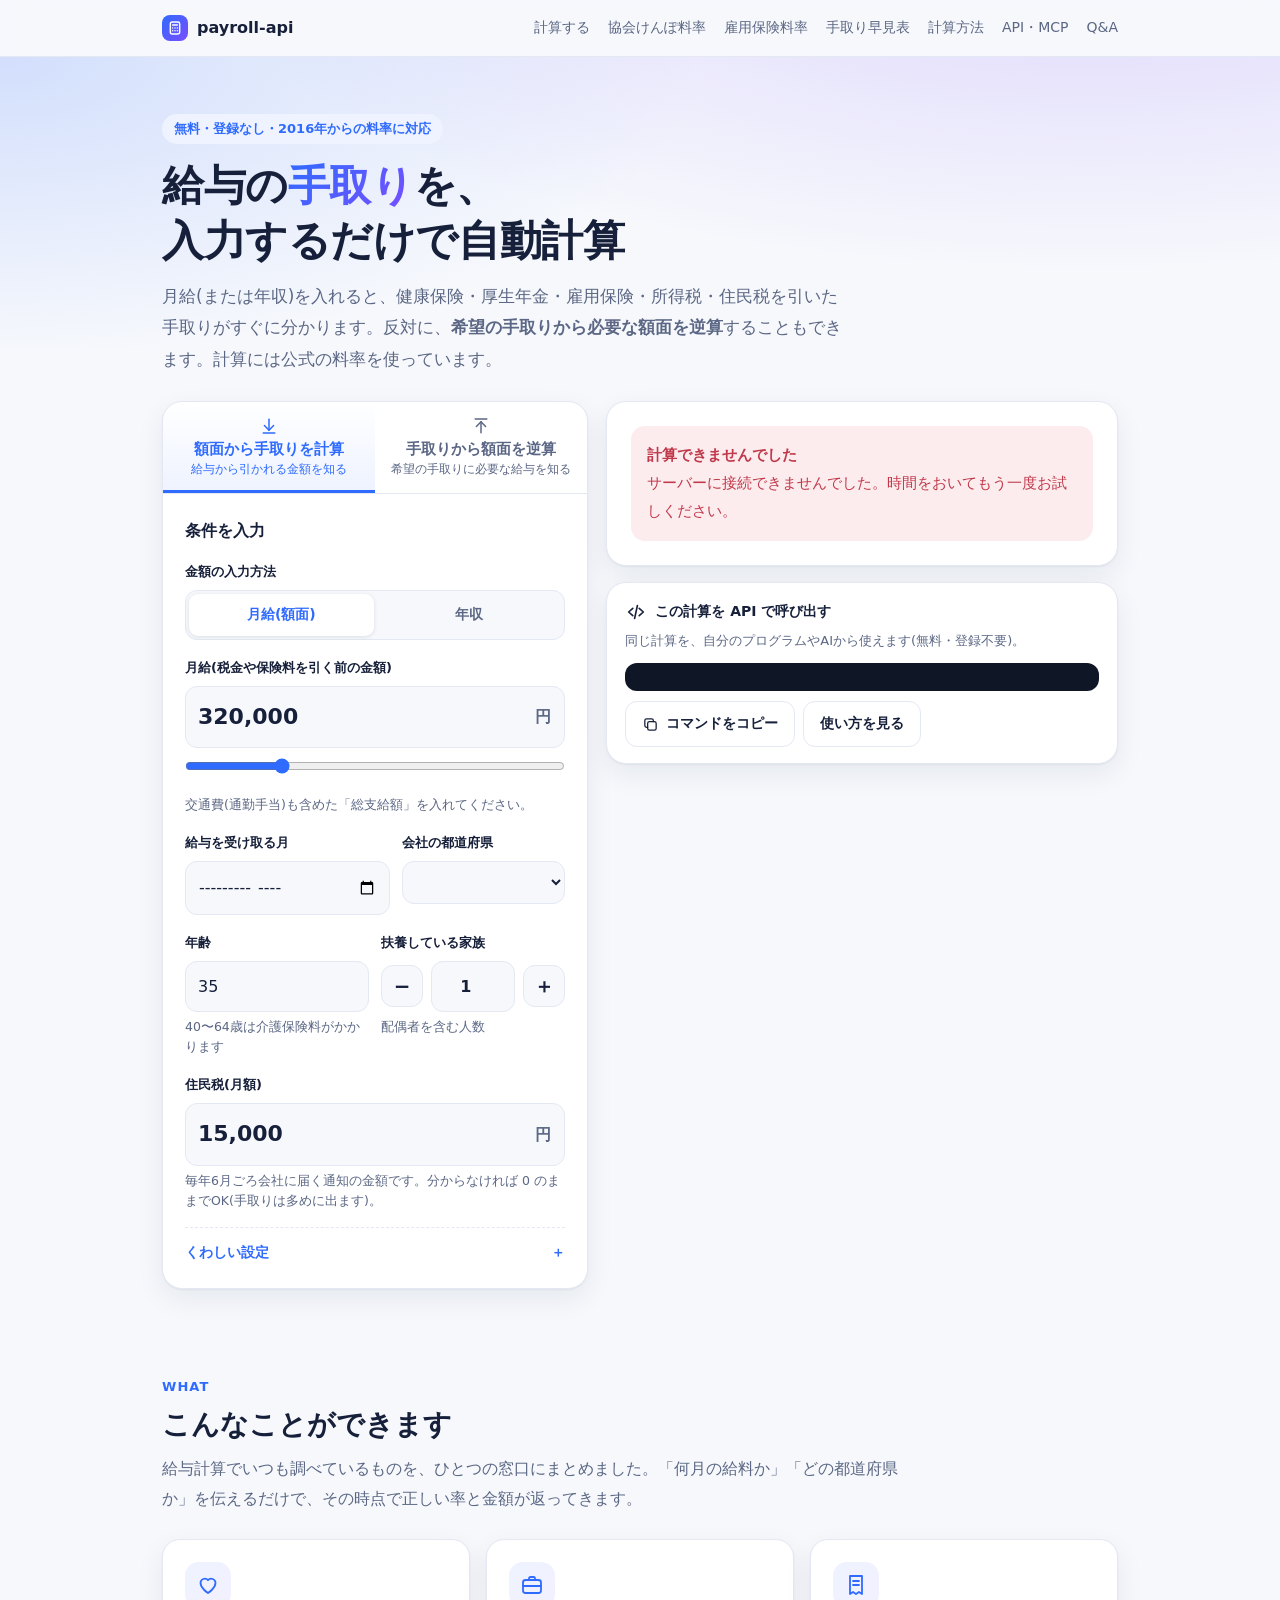
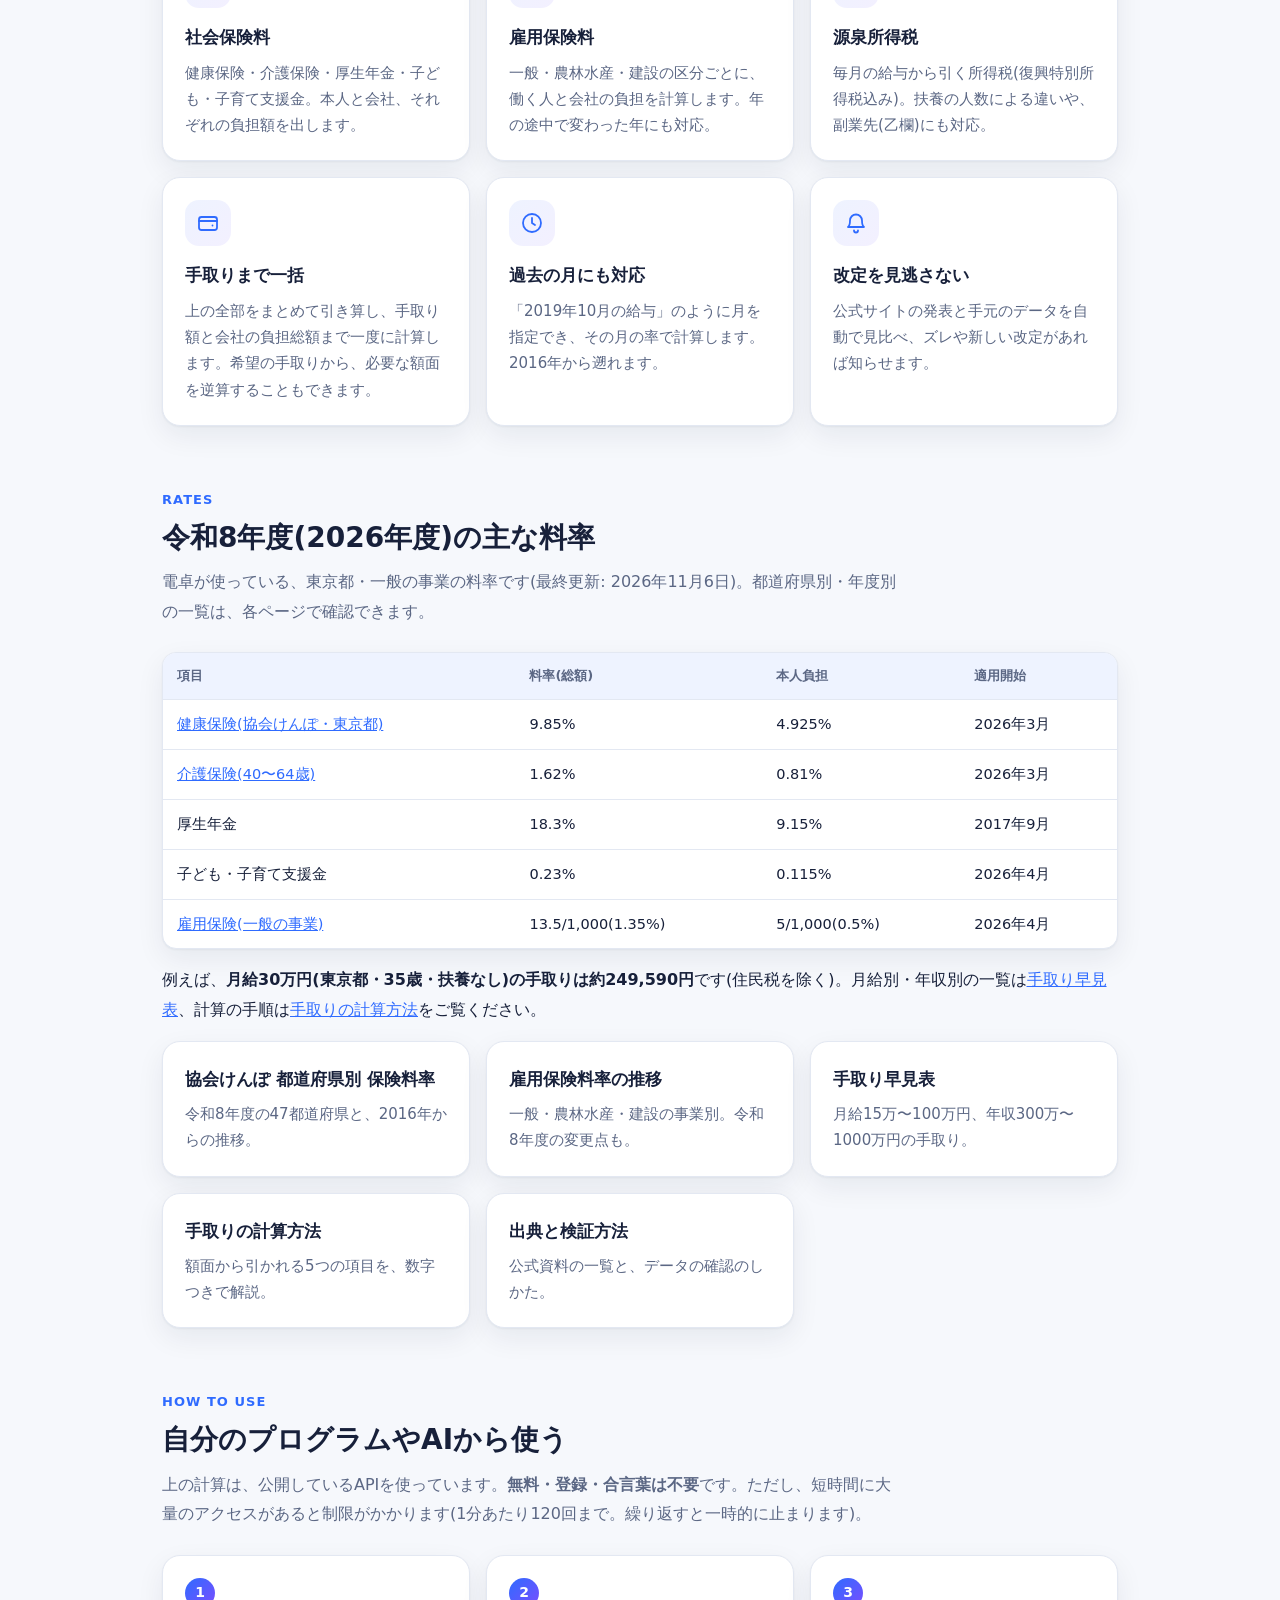
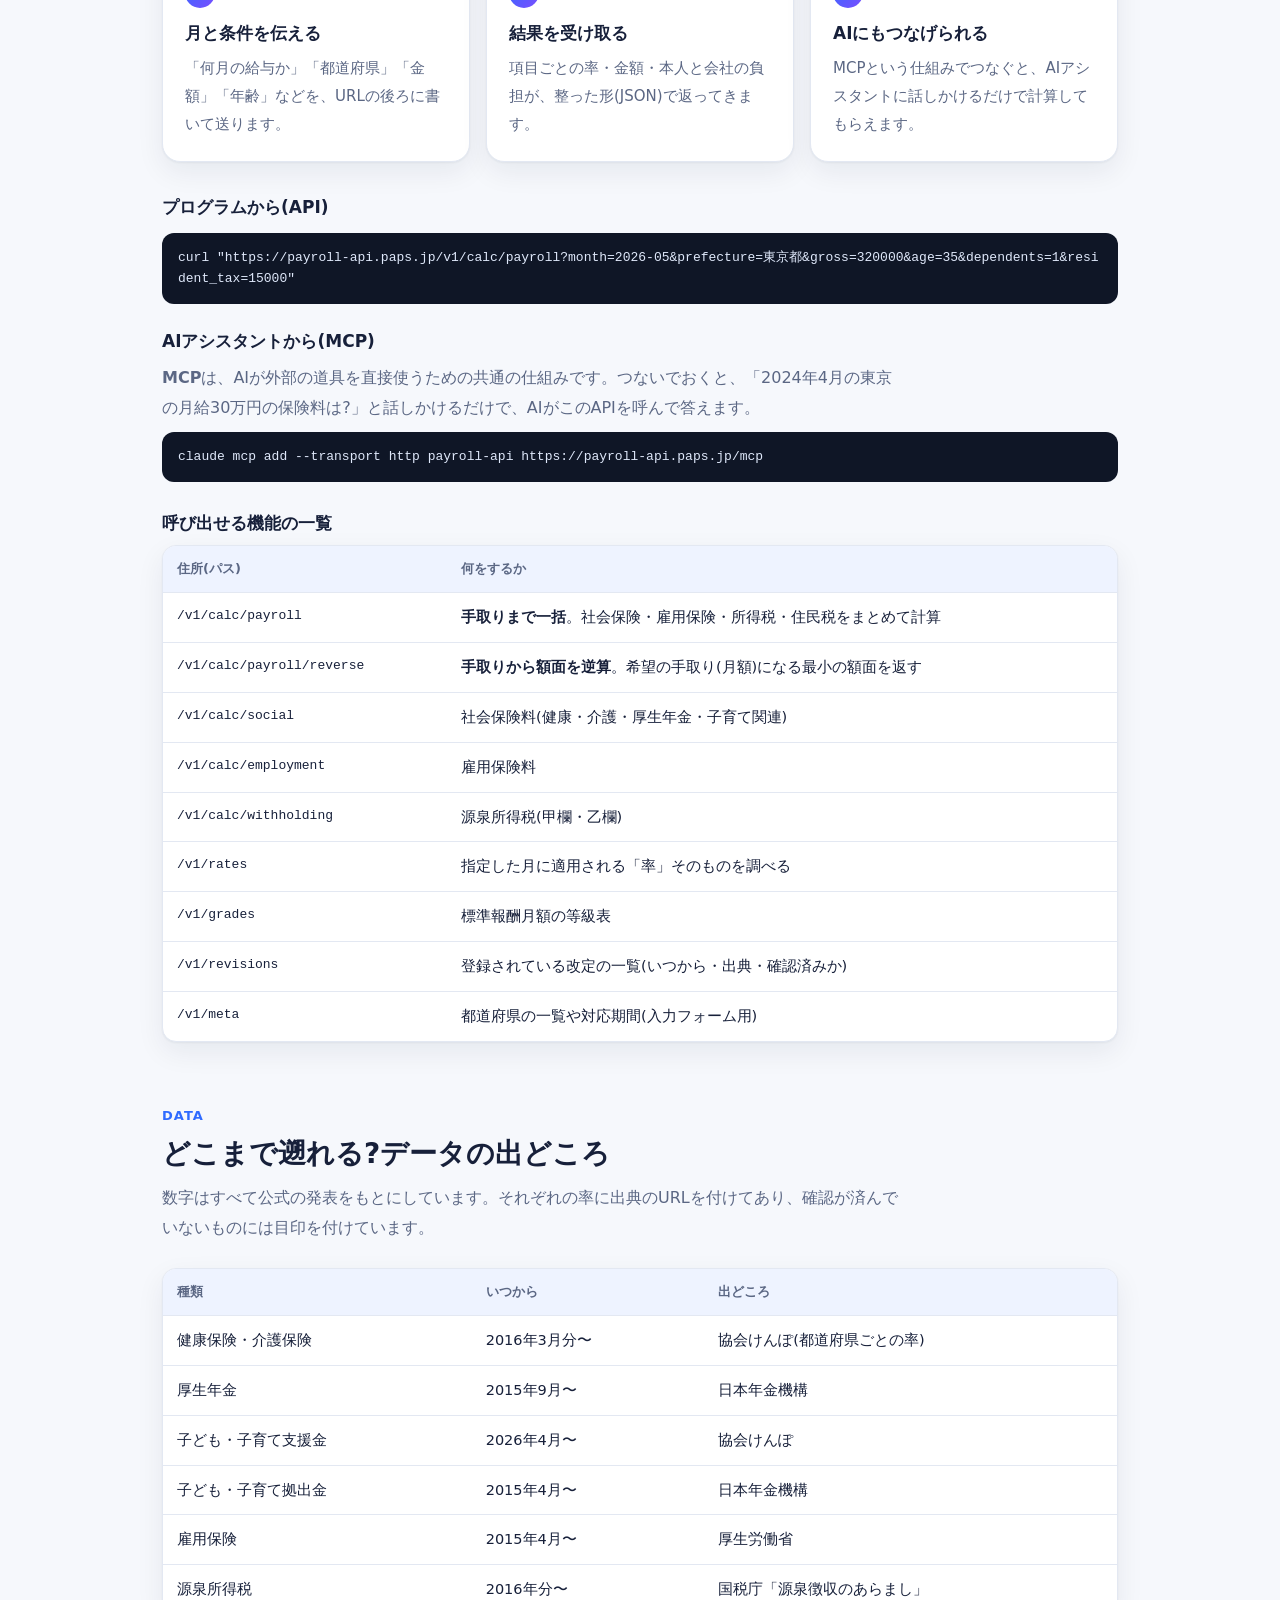
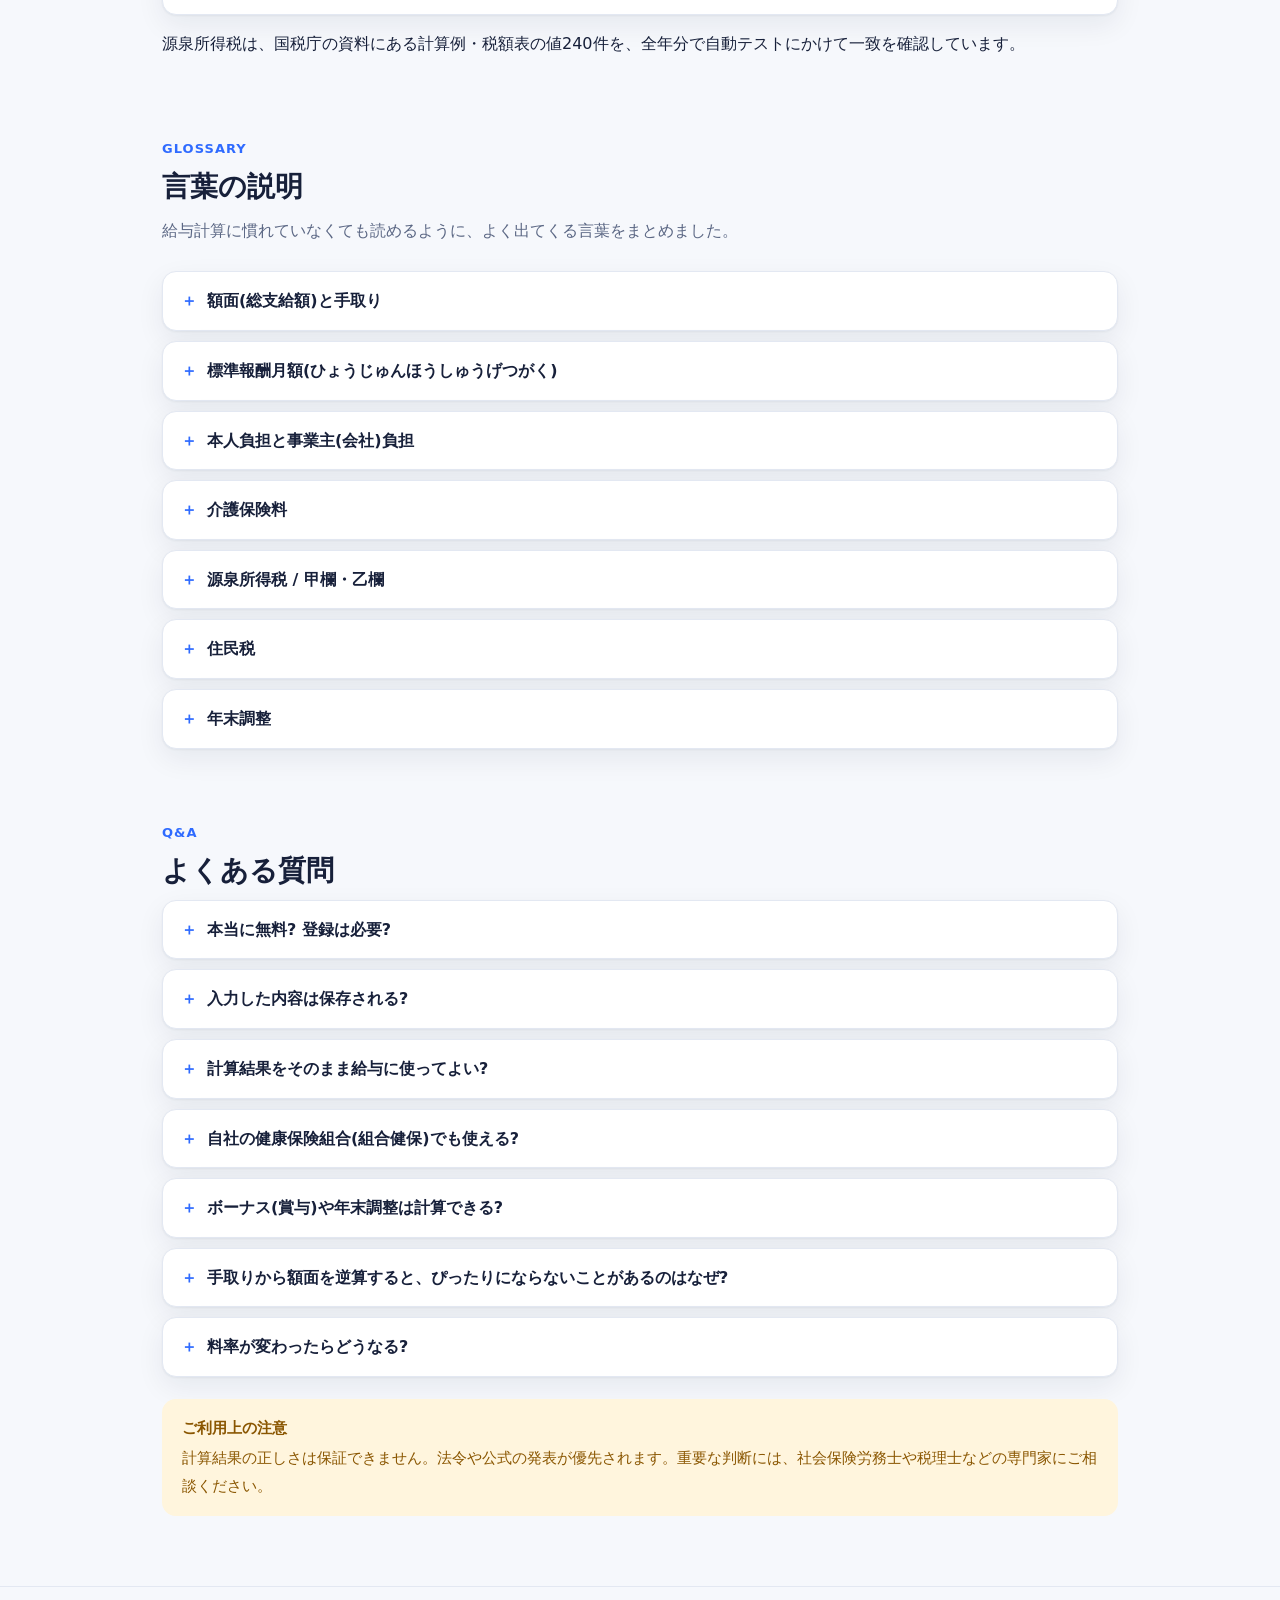
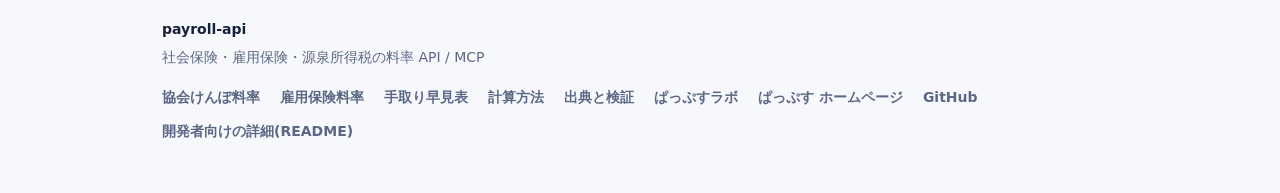
==== commit 108d06eb: "SEO: generate crawlable pages (kenpo, koyo, tedori, how-to, sources), structured data, sitemap" ====
--- a/docs/index.html
+++ b/docs/index.html
@@ -3,14 +3,15 @@
 <head>
 <meta charset="utf-8">
 <meta name="viewport" content="width=device-width, initial-scale=1">
-<title>payroll-api — 給与の手取りを、正しい率で自動計算</title>
+<title>手取り計算(額面⇔手取り)社会保険料・所得税を自動計算【令和8年度・2016年〜】| payroll-api</title>
 <meta property="og:type" content="website">
-<meta property="og:title" content="payroll-api — 給与の手取りを、正しい率で自動計算">
+<meta property="og:title" content="手取り計算(額面⇔手取り)社会保険料・所得税を自動計算 | payroll-api">
 <meta property="og:description" content="月給や年収を入力するだけで、社会保険料・雇用保険料・所得税を引いた手取りを自動計算。2016年からの料率に対応。">
 <meta property="og:url" content="https://paps-jp.github.io/payroll-api/">
 <meta property="og:image" content="https://paps-jp.github.io/payroll-api/images/calculator-result.jpg">
 <meta name="twitter:card" content="summary_large_image">
-<meta name="description" content="月給や年収を入力するだけで、社会保険料・雇用保険料・所得税を引いた手取りを自動計算。2016年からの料率に対応。プログラムやAIから使えるAPI付き。">
+<meta name="description" content="月給・年収から手取りを自動計算。希望の手取りから必要な額面の逆算もできます。協会けんぽ・厚生年金・雇用保険・所得税(令和8年度、2016年から)に対応。無料・登録不要、API/MCPあり。">
+<link rel="canonical" href="https://paps-jp.github.io/payroll-api/">
 <style>
 :root{
   --bg:#f6f8fc;--surface:#fff;--fg:#17203a;--mut:#5b6784;--line:#e3e8f2;
@@ -180,6 +181,10 @@
 .f-links a:hover{color:var(--brand)}
 @media (max-width:560px){.refs{padding-left:18px;padding-right:18px}.hero{padding-top:36px}h2.t{font-size:24px}.bar nav{gap:14px}.fbody,.res-top{padding-left:18px;padding-right:18px}.rows,.legend,.foot{padding-left:18px;padding-right:18px}.stack,.co{margin-left:18px;margin-right:18px}}
 </style>
+<!--LD:START-->
+<script type="application/ld+json">{"@context":"https://schema.org","@type":"WebApplication","name":"手取り計算(額面⇔手取り)| payroll-api","url":"https://paps-jp.github.io/payroll-api/","applicationCategory":"BusinessApplication","operatingSystem":"Web","inLanguage":"ja","isAccessibleForFree":true,"offers":{"@type":"Offer","price":"0","priceCurrency":"JPY"},"description":"月給や年収から、社会保険料・雇用保険料・所得税・住民税を引いた手取りを自動計算。希望の手取りから必要な額面を逆算することもできます。2016年からの公式料率に対応。","image":"https://paps-jp.github.io/payroll-api/images/calculator-result.jpg","dateModified":"2026-11-06","publisher":{"@type":"Organization","name":"ぱっぷすラボ(PAPS-Lab)","url":"https://paps-jp.github.io/"}}</script>
+<script type="application/ld+json">{"@context":"https://schema.org","@type":"WebSite","name":"payroll-api","url":"https://paps-jp.github.io/payroll-api/","inLanguage":"ja","publisher":{"@type":"Organization","name":"ぱっぷすラボ(PAPS-Lab)","url":"https://paps-jp.github.io/"}}</script>
+<!--LD:END-->
 </head>
 <body>
 
@@ -203,7 +208,7 @@
 
 <div class="bar"><div class="wrap">
   <a class="logo" href="#top"><b><svg class="i"><use href="#i-calc"/></svg></b>payroll-api</a>
-  <nav><a href="#calc">計算する</a><a href="#what">できること</a><a href="#start">使い方</a><a href="#data">データ</a><a href="#words">用語</a><a href="#faq">Q&amp;A</a><a href="https://github.com/paps-jp/payroll-api">GitHub</a></nav>
+  <nav><a href="#calc">計算する</a><a href="kenpo/">協会けんぽ料率</a><a href="koyo/">雇用保険料率</a><a href="tedori/">手取り早見表</a><a href="how-to/">計算方法</a><a href="#start">API・MCP</a><a href="#faq">Q&amp;A</a></nav>
 </div></div>
 
 <header class="hero" id="top"><div class="wrap">
@@ -294,6 +299,30 @@
     <div class="card"><div class="ico"><svg class="i"><use href="#i-bell"/></svg></div><h3>改定を見逃さない</h3><p>公式サイトの発表と手元のデータを自動で見比べ、ズレや新しい改定があれば知らせます。</p></div>
   </div>
 </section>
+
+<!--SEO:START-->
+<section id="rates-now">
+  <div class="eyebrow">RATES</div>
+  <h2 class="t">令和8年度(2026年度)の主な料率</h2>
+  <p class="sub">電卓が使っている、東京都・一般の事業の料率です(最終更新: 2026年11月6日)。都道府県別・年度別の一覧は、各ページで確認できます。</p>
+  <div class="tw"><table>
+    <tr><th>項目</th><th>料率(総額)</th><th>本人負担</th><th>適用開始</th></tr>
+    <tr><td><a href="kenpo/">健康保険(協会けんぽ・東京都)</a></td><td>9.85%</td><td>4.925%</td><td>2026年3月</td></tr>
+    <tr><td><a href="kenpo/#care">介護保険(40〜64歳)</a></td><td>1.62%</td><td>0.81%</td><td>2026年3月</td></tr>
+    <tr><td>厚生年金</td><td>18.3%</td><td>9.15%</td><td>2017年9月</td></tr>
+    <tr><td>子ども・子育て支援金</td><td>0.23%</td><td>0.115%</td><td>2026年4月</td></tr>
+    <tr><td><a href="koyo/">雇用保険(一般の事業)</a></td><td>13.5/1,000(1.35%)</td><td>5/1,000(0.5%)</td><td>2026年4月</td></tr>
+  </table></div>
+  <p>例えば、<b>月給30万円(東京都・35歳・扶養なし)の手取りは約249,590円</b>です(住民税を除く)。月給別・年収別の一覧は<a href="tedori/">手取り早見表</a>、計算の手順は<a href="how-to/">手取りの計算方法</a>をご覧ください。</p>
+  <div class="grid">
+    <a class="card" href="kenpo/" style="text-decoration:none;color:inherit"><h3>協会けんぽ 都道府県別 保険料率</h3><p>令和8年度の47都道府県と、2016年からの推移。</p></a>
+    <a class="card" href="koyo/" style="text-decoration:none;color:inherit"><h3>雇用保険料率の推移</h3><p>一般・農林水産・建設の事業別。令和8年度の変更点も。</p></a>
+    <a class="card" href="tedori/" style="text-decoration:none;color:inherit"><h3>手取り早見表</h3><p>月給15万〜100万円、年収300万〜1000万円の手取り。</p></a>
+    <a class="card" href="how-to/" style="text-decoration:none;color:inherit"><h3>手取りの計算方法</h3><p>額面から引かれる5つの項目を、数字つきで解説。</p></a>
+    <a class="card" href="sources/" style="text-decoration:none;color:inherit"><h3>出典と検証方法</h3><p>公式資料の一覧と、データの確認のしかた。</p></a>
+  </div>
+</section>
+<!--SEO:END-->
 
 <section id="start">
   <div class="eyebrow">HOW TO USE</div>
@@ -378,6 +407,11 @@
     <span>社会保険・雇用保険・源泉所得税の料率 API / MCP</span>
   </div>
   <nav class="f-links" aria-label="関連リンク">
+    <a href="kenpo/">協会けんぽ料率</a>
+    <a href="koyo/">雇用保険料率</a>
+    <a href="tedori/">手取り早見表</a>
+    <a href="how-to/">計算方法</a>
+    <a href="sources/">出典と検証</a>
     <a href="https://paps-jp.github.io/">ぱっぷすラボ</a>
     <a href="https://www.paps.jp">ぱっぷす ホームページ</a>
     <a href="https://github.com/paps-jp/payroll-api">GitHub</a>
